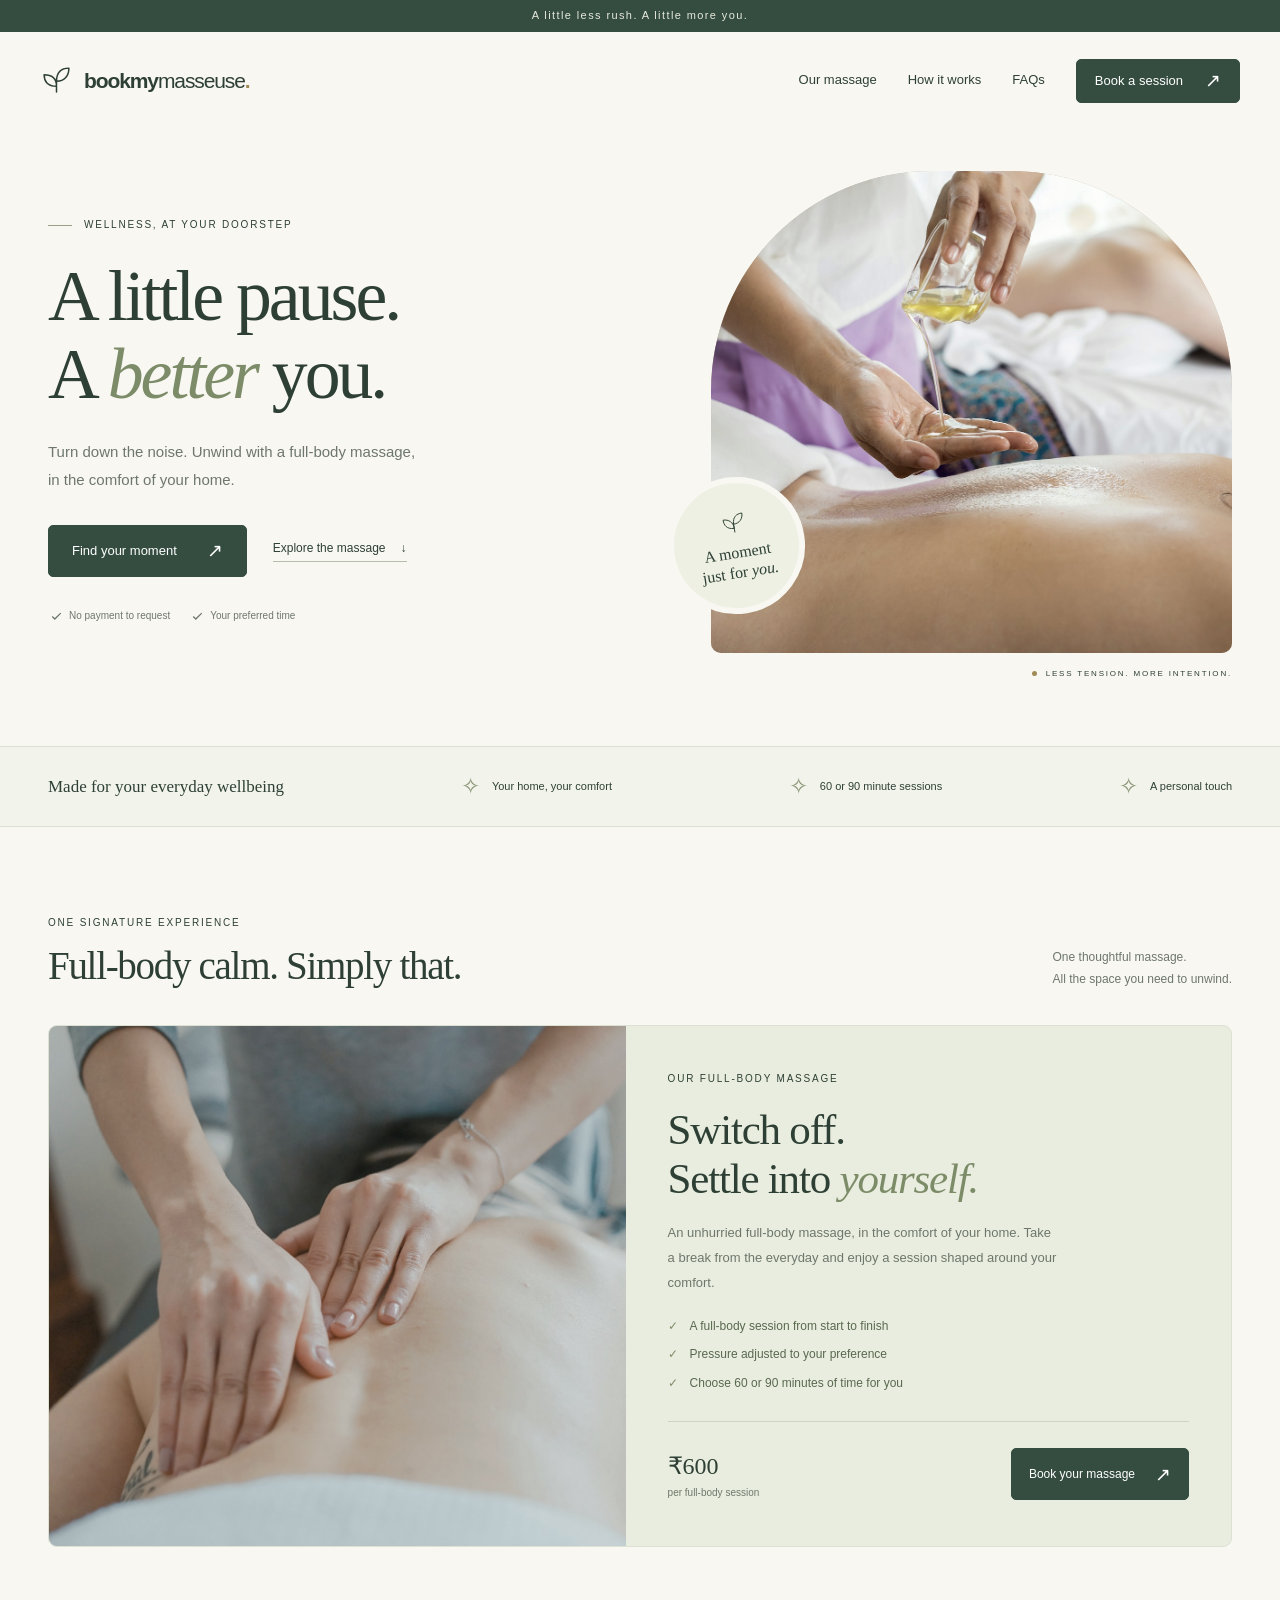
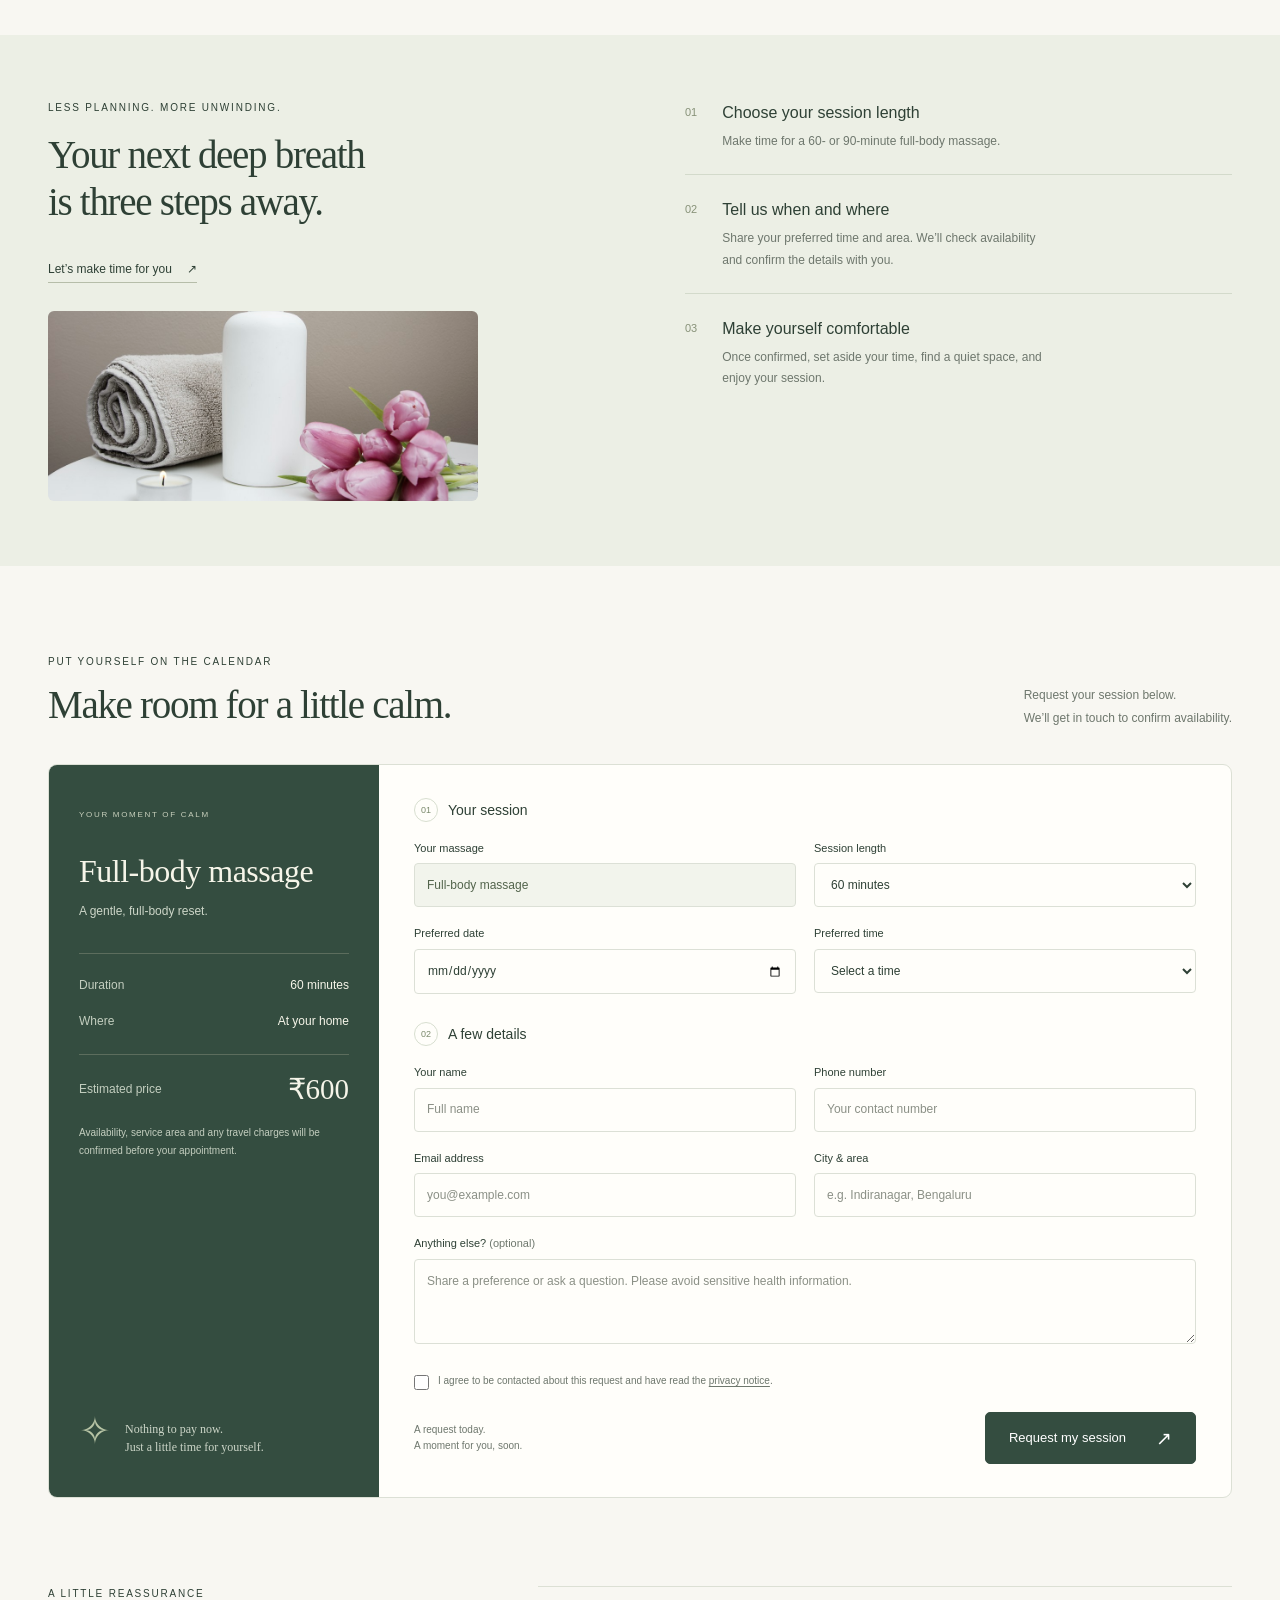
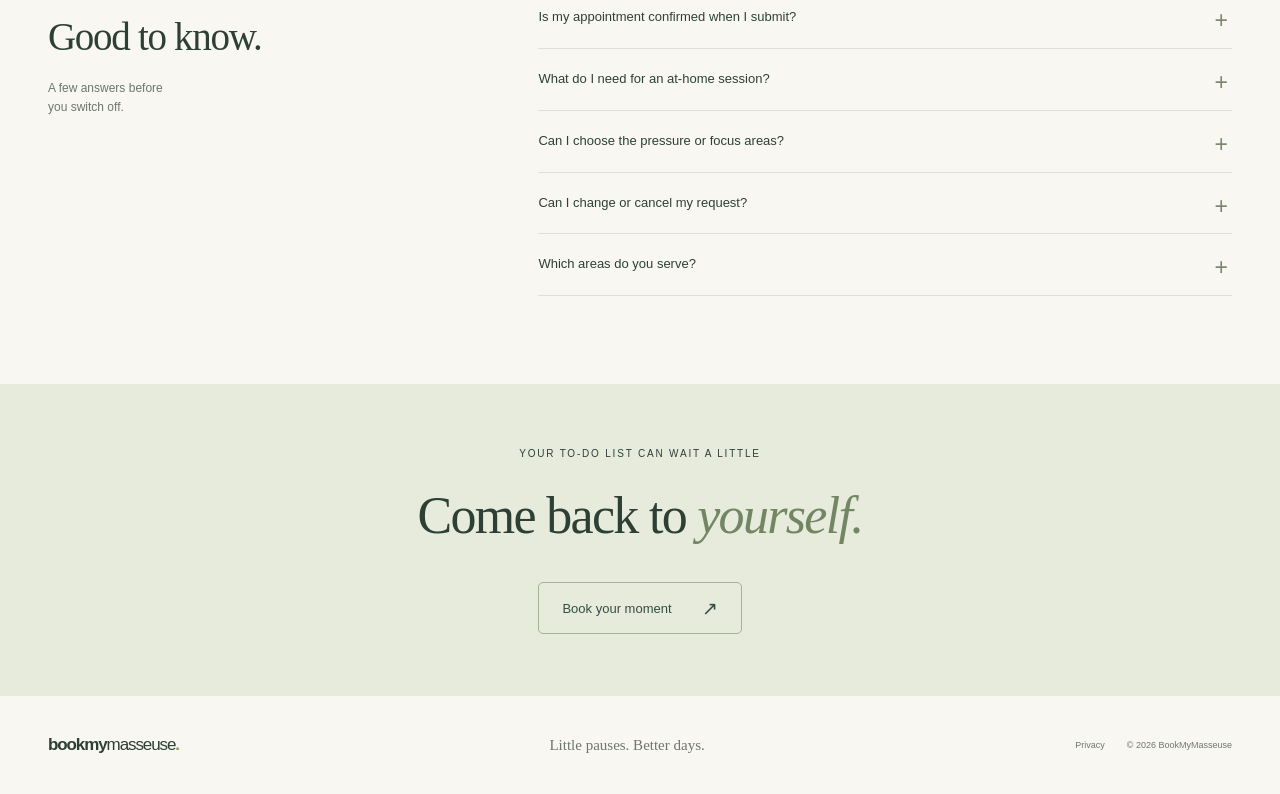
==== index.html @ 455a2125 "Initial commit via Netlify [skip ci]" ====
<!doctype html>
<html lang="en">
<head>
  <meta charset="utf-8">
  <meta name="viewport" content="width=device-width, initial-scale=1">
  <meta name="theme-color" content="#344d40">
  <meta name="description" content="Make room for a little calm. Enjoy a relaxing full-body massage and request an at-home appointment with BookMyMasseuse.">
  <title>BookMyMasseuse — Make time for yourself</title>
  <link rel="icon" href="assets/favicon.svg" type="image/svg+xml">
  <link rel="stylesheet" href="styles.css">
  <script src="script.js" defer></script>
</head>
<body>
  <a class="skip-link" href="#main">Skip to content</a>
  <div class="announcement">A little less rush. A little more you.</div>
  <header class="site-header">
    <a class="brand" href="./" aria-label="BookMyMasseuse home">
      <svg class="brand-mark" viewBox="0 0 40 40" fill="none" aria-hidden="true"><path d="M20 34V18m0 9C9 27 5 21 5 13c9 0 15 4 15 14Zm0-6C20 10 26 5 35 5c0 9-5 16-15 16Z" stroke="currentColor" stroke-width="1.8" stroke-linecap="round" stroke-linejoin="round"/></svg>
      <span>bookmy<span class="brand-light">masseuse</span><span class="brand-dot">.</span></span>
    </a>
    <button class="menu-toggle" aria-controls="navigation" aria-expanded="false" aria-label="Open navigation"><span></span><span></span></button>
    <nav id="navigation" aria-label="Main navigation">
      <a href="#services">Our massage</a><a href="#how-it-works">How it works</a><a href="#questions">FAQs</a>
      <a class="button button-small" href="#booking">Book a session <span aria-hidden="true">↗</span></a>
    </nav>
  </header>
  <main id="main">
    <section class="hero container" aria-labelledby="hero-title">
      <div class="hero-copy">
        <p class="eyebrow"><span class="little-line"></span> WELLNESS, AT YOUR DOORSTEP</p>
        <h1 id="hero-title">A little pause.<br>A <em>better</em> you.</h1>
        <p class="hero-description">Turn down the noise. Unwind with a full-body massage, in the comfort of your home.</p>
        <div class="hero-actions"><a class="button" href="#booking">Find your moment <span aria-hidden="true">↗</span></a><a class="text-link" href="#services">Explore the massage <span aria-hidden="true">↓</span></a></div>
        <div class="hero-notes"><span><svg viewBox="0 0 20 20" fill="none" aria-hidden="true"><path d="m5 10 3 3 7-7" stroke="currentColor" stroke-width="1.5"/></svg>No payment to request</span><span><svg viewBox="0 0 20 20" fill="none" aria-hidden="true"><path d="m5 10 3 3 7-7" stroke="currentColor" stroke-width="1.5"/></svg>Your preferred time</span></div>
      </div>
      <div class="hero-visual">
        <div class="image-frame"><img src="assets/massage.jpg" alt="A relaxing back massage in a warmly lit spa setting" width="1600" height="1067" fetchpriority="high"></div>
        <div class="calm-badge"><svg viewBox="0 0 40 40" fill="none" aria-hidden="true"><path d="M20 32V17m0 9C9 26 6 19 6 12c8 0 14 5 14 14Zm0-6C20 10 26 6 34 6c0 8-5 14-14 14Z" stroke="currentColor" stroke-width="1.3"/></svg><span>A moment<br>just for <em>you.</em></span></div>
        <div class="photo-caption"><span class="caption-dot"></span> LESS TENSION. MORE INTENTION.</div>
      </div>
    </section>
    <section class="benefits" aria-label="What to expect"><div class="container benefits-inner"><span>Made for your everyday wellbeing</span><p><span aria-hidden="true">✧</span> Your home, your comfort</p><p><span aria-hidden="true">✧</span> 60 or 90 minute sessions</p><p><span aria-hidden="true">✧</span> A personal touch</p></div></section>
    <section id="services" class="section container" aria-labelledby="services-title">
      <div class="section-heading"><div><p class="eyebrow">ONE SIGNATURE EXPERIENCE</p><h2 id="services-title">Full-body calm. Simply that.</h2></div><p>One thoughtful massage.<br>All the space you need to unwind.</p></div>
      <article class="signature-card">
        <div class="signature-image"><img src="assets/full-body-massage.jpg" alt="Therapist giving a hands-on back massage" width="1200" height="1800" loading="lazy"></div>
        <div class="signature-copy"><p class="eyebrow">OUR FULL-BODY MASSAGE</p><h3>Switch off.<br>Settle into <em>yourself.</em></h3><p>An unhurried full-body massage, in the comfort of your home. Take a break from the everyday and enjoy a session shaped around your comfort.</p><ul class="signature-details"><li>A full-body session from start to finish</li><li>Pressure adjusted to your preference</li><li>Choose 60 or 90 minutes of time for you</li></ul><div class="signature-booking"><div><span><strong data-massage-price>₹600</strong></span><small>per full-body session</small></div><a href="#booking" class="button">Book your massage <span aria-hidden="true">↗</span></a></div></div>
      </article>
    </section>
    <section id="how-it-works" class="how-section" aria-labelledby="how-title"><div class="container how-layout">
      <div class="how-intro"><p class="eyebrow">LESS PLANNING. MORE UNWINDING.</p><h2 id="how-title">Your next deep breath<br>is three steps away.</h2><a class="text-link" href="#booking">Let’s make time for you <span aria-hidden="true">↗</span></a><img class="how-photo" src="assets/spa-ritual.jpg" alt="Fresh towels, a candle and flowers beside massage lotion" width="1000" height="667" loading="lazy"></div>
      <div class="steps"><article><span>01</span><div><h3>Choose your session length</h3><p>Make time for a 60- or 90-minute full-body massage.</p></div></article><article><span>02</span><div><h3>Tell us when and where</h3><p>Share your preferred time and area. We’ll check availability and confirm the details with you.</p></div></article><article><span>03</span><div><h3>Make yourself comfortable</h3><p>Once confirmed, set aside your time, find a quiet space, and enjoy your session.</p></div></article></div>
    </div></section>
    <section id="booking" class="section container" aria-labelledby="booking-title">
      <div class="section-heading booking-heading"><div><p class="eyebrow">PUT YOURSELF ON THE CALENDAR</p><h2 id="booking-title">Make room for a little calm.</h2></div><p>Request your session below.<br>We’ll get in touch to confirm availability.</p></div>
      <div class="booking-layout">
        <aside class="booking-summary" aria-label="Session summary"><div><span class="summary-label">YOUR MOMENT OF CALM</span><h3 id="summary-service">Full-body massage</h3><p id="summary-description">A gentle, full-body reset.</p><div class="summary-rule"></div><dl><div><dt>Duration</dt><dd id="summary-duration">60 minutes</dd></div><div><dt>Where</dt><dd>At your home</dd></div><div><dt>Estimated price</dt><dd id="summary-price">₹600</dd></div></dl><p class="summary-footnote">Availability, service area and any travel charges will be confirmed before your appointment.</p></div><div class="summary-bottom"><span aria-hidden="true">✧</span><p>Nothing to pay now.<br>Just a little time for yourself.</p></div></aside>
        <form id="booking-form" name="massage-booking" method="POST" action="/thank-you.html" data-netlify="true" netlify-honeypot="bot-field">
          <input type="hidden" name="form-name" value="massage-booking">
          <input type="hidden" name="estimated-price" id="estimated-price" value="INR 600">
          <p class="hidden" aria-hidden="true"><label>Leave this empty <input name="bot-field" tabindex="-1" autocomplete="off"></label></p>
          <fieldset><legend><span>01</span> Your session</legend><div class="form-grid">
            <div class="field"><label for="service">Your massage</label><input id="service" name="service" value="Full-body massage" readonly></div>
            <div class="field"><label for="duration">Session length</label><select id="duration" name="duration" required><option value="60">60 minutes</option><option value="90">90 minutes</option></select></div>
            <div class="field"><label for="date">Preferred date</label><input id="date" name="preferred-date" type="date" required></div>
            <div class="field"><label for="time">Preferred time</label><select id="time" name="preferred-time" required><option value="">Select a time</option><option>9:00 AM</option><option>10:30 AM</option><option>12:00 PM</option><option>1:30 PM</option><option>3:00 PM</option><option>4:30 PM</option><option>6:00 PM</option><option>7:30 PM</option></select></div>
          </div></fieldset>
          <fieldset><legend><span>02</span> A few details</legend><div class="form-grid">
            <div class="field"><label for="name">Your name</label><input id="name" name="name" autocomplete="name" placeholder="Full name" maxlength="100" required></div>
            <div class="field"><label for="phone">Phone number</label><input id="phone" name="phone" type="tel" autocomplete="tel" placeholder="Your contact number" pattern="(?=.*[0-9])[+0-9\(\) .\-]{7,25}" maxlength="25" title="Use 7–25 characters: numbers, spaces, +, parentheses or hyphens." required></div>
            <div class="field"><label for="email">Email address</label><input id="email" name="email" type="email" autocomplete="email" placeholder="you@example.com" maxlength="150" required></div>
            <div class="field"><label for="area">City &amp; area</label><input id="area" name="area" autocomplete="address-level2" placeholder="e.g. Indiranagar, Bengaluru" maxlength="150" required></div>
            <div class="field field-full"><label for="notes">Anything else? <span>(optional)</span></label><textarea id="notes" name="notes" placeholder="Share a preference or ask a question. Please avoid sensitive health information." rows="3" maxlength="1000"></textarea></div>
          </div></fieldset>
          <label class="consent"><input type="checkbox" id="consent" name="contact-consent" value="yes" required><span>I agree to be contacted about this request and have read the <a href="privacy.html">privacy notice</a>.</span></label>
          <p class="form-status" id="form-status" role="status" aria-live="polite" hidden></p>
          <div class="form-submit"><p>A request today.<br>A moment for you, soon.</p><button class="button" type="submit" id="submit-booking">Request my session <span aria-hidden="true">↗</span></button></div>
          <noscript><p class="form-help">A full-body massage is ₹600 for either session length. Your final quote will be confirmed with you.</p></noscript>
        </form>
      </div>
    </section>
    <section id="questions" class="faq-section section container" aria-labelledby="faq-title"><div><p class="eyebrow">A LITTLE REASSURANCE</p><h2 id="faq-title">Good to know.</h2><p>A few answers before<br>you switch off.</p></div><div class="faqs">
      <details><summary>Is my appointment confirmed when I submit?</summary><p>Your form sends a booking request. We’ll contact you to confirm the therapist, service area, time and final price before the appointment is booked.</p></details>
      <details><summary>What do I need for an at-home session?</summary><p>A quiet, comfortable space with room to move around. We’ll confirm what equipment and supplies are included, and what you need to prepare, when arranging your session.</p></details>
      <details><summary>Can I choose the pressure or focus areas?</summary><p>Yes. Share your preferences when we confirm your appointment, and discuss comfortable pressure with your therapist before the session begins.</p></details>
      <details><summary>Can I change or cancel my request?</summary><p>Yes. Reply to the team using the contact details provided when we reach out. Any cancellation terms will be shared before you confirm your appointment.</p></details>
      <details><summary>Which areas do you serve?</summary><p>Add your city and area to the booking form. We’ll confirm whether a therapist is available at your location before accepting your appointment.</p></details>
    </div></section>
    <section class="closing"><p class="eyebrow">YOUR TO-DO LIST CAN WAIT A LITTLE</p><h2>Come back to <em>yourself.</em></h2><a class="button button-cream" href="#booking">Book your moment <span aria-hidden="true">↗</span></a></section>
  </main>
  <footer class="site-footer container"><a class="brand" href="./">bookmy<span class="brand-light">masseuse</span><span class="brand-dot">.</span></a><p>Little pauses. Better days.</p><div><a href="privacy.html">Privacy</a><span>© <span data-year>2026</span> BookMyMasseuse</span></div></footer>
</body>
</html>
---- styles.css ----
@charset "UTF-8";
:root{--cream:#f8f7f2;--paper:#fffefa;--ink:#2e4035;--green:#344d40;--muted:#6e776d;--line:#dce0d5;--sage:#e8eddf;--serif:Georgia,'Times New Roman',serif;--sans:Arial,Helvetica,sans-serif}
*{box-sizing:border-box}html{scroll-behavior:smooth;scroll-padding-top:100px}body{margin:0;background:var(--cream);color:var(--ink);font-family:var(--sans);font-size:15px;line-height:1.6;-webkit-font-smoothing:antialiased}a{color:inherit}button,input,select,textarea{font:inherit}button,a,input,select,textarea,summary{-webkit-tap-highlight-color:transparent}button{cursor:pointer}img{max-width:100%;display:block}a{text-decoration:none}button:focus-visible,a:focus-visible,summary:focus-visible{outline:3px solid #9c662f;outline-offset:5px}input:focus-visible,select:focus-visible,textarea:focus-visible{outline:2px solid #758a6a;outline-offset:2px}h1,h2,h3,p{margin:0}h1,h2,h3{font-weight:400}h1,h2{font-family:var(--serif)}em{font-weight:400}::selection{background:#d7dfc9}.container{width:min(1200px,calc(100% - 96px));margin-inline:auto}.announcement{background:var(--green);color:#e8eadc;text-align:center;font-size:11px;letter-spacing:1.4px;padding:7px 20px}.site-header{width:min(1320px,calc(100% - 80px));margin:auto;height:98px;display:flex;align-items:center;justify-content:space-between;gap:24px}.brand{display:flex;align-items:center;font-size:21px;font-weight:600;letter-spacing:-1.1px;white-space:nowrap}.brand-mark{width:33px;height:39px;margin-right:11px}.brand-light{font-weight:400}.brand-dot{color:#a08a56}.site-header nav{display:flex;align-items:center;gap:31px}.site-header nav>a:not(.button){font-size:13px}.site-header nav>a:not(.button):hover,.site-footer a:hover{text-decoration:underline;text-underline-offset:6px}.button{display:inline-flex;align-items:center;justify-content:space-between;gap:30px;min-height:52px;padding:14px 23px;background:var(--green);color:white;border:1px solid var(--green);border-radius:5px;font-size:13px;font-weight:500;line-height:1.5;transition:background .2s,transform .2s}.button:hover{background:#223a2d;transform:translateY(-2px)}.button:disabled{opacity:.7;cursor:wait;transform:none}.button span{font-size:19px;font-weight:400;line-height:1}.button-small{min-height:44px;padding:10px 18px;gap:22px}.menu-toggle{display:none}.hero{display:grid;grid-template-columns:1.06fr 1fr;gap:70px;align-items:center;padding-top:32px;padding-bottom:66px}.eyebrow{font-size:10px;font-weight:500;letter-spacing:1.8px;line-height:1.6}.hero-copy>.eyebrow{display:flex;align-items:center;gap:12px}.little-line{height:1px;background:#9b9f84;width:24px}.hero h1{font-size:clamp(55px,5.6vw,80px);line-height:1.08;letter-spacing:-3px;margin:25px 0 25px}.hero h1 em{color:#7d8c68}.hero-description{max-width:370px;color:var(--muted);font-size:15px;line-height:1.85}.hero-actions{display:flex;align-items:center;gap:26px;margin-top:31px}.text-link{display:inline-flex;align-items:center;gap:15px;font-size:12px;border-bottom:1px solid #b6bda9;padding-bottom:3px}.text-link:hover{border-color:var(--ink)}.hero-notes{display:flex;gap:19px;margin-top:31px;color:var(--muted);font-size:10px}.hero-notes>span{display:flex;align-items:center;gap:4px}.hero-notes svg{width:17px;height:17px}.hero-visual{position:relative;padding:9px 0 0 20px}.image-frame{height:482px;overflow:hidden;border-radius:220px 220px 10px 10px;background:#c3b7a4}.image-frame img{width:100%;height:100%;object-fit:cover;object-position:56% center;filter:saturate(.65)}.calm-badge{position:absolute;left:-23px;bottom:66px;background:#edf0e3;border:6px solid var(--cream);border-radius:80px;width:137px;height:137px;display:flex;flex-direction:column;align-items:center;justify-content:center;transform:rotate(-9deg);text-align:center}.calm-badge svg{width:28px;height:30px;margin-bottom:4px}.calm-badge span{font-family:var(--serif);font-size:16px;line-height:1.2}.photo-caption{display:flex;align-items:center;justify-content:flex-end;gap:9px;font-size:8px;letter-spacing:1.8px;padding-top:15px}.caption-dot{width:5px;height:5px;border-radius:100%;background:#a08a56}.benefits{border-top:1px solid var(--line);border-bottom:1px solid var(--line);background:#f2f3eb}.benefits-inner{display:flex;justify-content:space-between;align-items:center;gap:20px;min-height:79px}.benefits-inner>span{font-family:var(--serif);font-size:17px}.benefits p{font-size:11px;display:flex;gap:12px;align-items:center}.benefits p>span{font-size:23px;color:#8b9678}.section{padding-block:88px}.section-heading{display:flex;align-items:flex-end;justify-content:space-between;gap:24px;margin-bottom:35px}.section-heading h2,.how-intro h2,.faq-section h2{font-size:39px;line-height:1.2;letter-spacing:-1.3px;margin-top:12px}.section-heading>p{color:var(--muted);font-size:12px;line-height:1.85}.how-section{background:#ecefe5;padding-block:65px}.how-layout{display:grid;grid-template-columns:1fr 1fr;gap:90px}.how-intro h2{margin:16px 0 30px}.steps article{display:flex;gap:25px;border-bottom:1px solid #d3dacb;padding:22px 0}.steps article:first-child{padding-top:0}.steps article:last-child{padding-bottom:0;border:0}.steps article>span{font-size:11px;color:#879178;padding-top:4px}.steps h3{font-size:16px;margin-bottom:5px}.steps p{font-size:12px;color:var(--muted);line-height:1.8;max-width:330px}.booking-layout{display:grid;grid-template-columns:330px 1fr;border:1px solid var(--line);border-radius:9px;overflow:hidden;background:var(--paper)}.booking-summary{padding:35px 30px;background:var(--green);color:#f6f5e9;display:flex;flex-direction:column;justify-content:space-between}.summary-label{font-size:8px;letter-spacing:1.7px;color:#c8d0bc}.booking-summary h3{font-size:32px;font-family:var(--serif);line-height:1.2;margin-top:28px;letter-spacing:-.5px}.booking-summary>div>p:not(.summary-footnote){font-size:12px;color:#cdd6c8;margin-top:12px}.summary-rule{height:1px;background:#5c6d5d;margin:32px 0 22px}.booking-summary dl{margin:0}.booking-summary dl>div{display:flex;justify-content:space-between;gap:10px;font-size:12px;margin-bottom:16px}.booking-summary dt{color:#c3cebf}.booking-summary dd{margin:0;text-align:right}.booking-summary dl>div:last-child{border-top:1px solid #5c6d5d;padding-top:20px;margin-top:23px;align-items:center}.booking-summary dl>div:last-child dd{font-family:var(--serif);font-size:29px;line-height:1}.summary-footnote{font-size:10px;line-height:1.8;color:#c4cebf;margin-top:20px}.summary-bottom{display:flex;align-items:center;gap:14px;margin-top:50px}.summary-bottom>span{font-size:38px;color:#b7c4a5}.summary-bottom p{font-family:var(--serif);font-size:16px;line-height:1.5}#booking-form{padding:33px 35px}fieldset{border:0;padding:0;margin:0 0 28px;min-width:0}legend{padding:0;margin-bottom:18px;font-size:14px;width:100%;display:flex;align-items:center;gap:10px}legend>span{font-size:9px;border:1px solid #d8dfd0;border-radius:50%;width:24px;height:24px;display:inline-grid;place-items:center;color:#7a896c}.form-grid{display:grid;grid-template-columns:1fr 1fr;gap:18px}.field{display:flex;flex-direction:column;gap:6px;min-width:0}.field label{font-size:11px}.field label span{color:var(--muted)}.field input,.field select,.field textarea{width:100%;max-width:100%;border:1px solid #dce0d6;border-radius:4px;background:#fffefa;color:var(--ink);padding:11px 12px;font-size:12px;min-height:44px}.field input::placeholder,.field textarea::placeholder{color:#8b9086;opacity:1}.field textarea{resize:vertical;line-height:1.7}.field-full{grid-column:1/-1}.consent{display:flex;align-items:flex-start;gap:9px;color:var(--muted);font-size:10px;line-height:1.7}.consent input{accent-color:var(--green);margin:3px 0 0;min-width:15px;height:15px}.consent a{text-decoration:underline;text-underline-offset:2px}.form-submit{display:flex;align-items:center;justify-content:space-between;gap:18px;margin-top:22px}.form-submit>p{font-size:10px;color:var(--muted);line-height:1.6}.form-status{background:#f4ead8;color:#634921;border:1px solid #e6cda9;border-radius:4px;padding:12px;font-size:12px;line-height:1.7;margin-top:20px}.form-help{font-size:11px;color:var(--muted);margin-top:15px}.hidden,[hidden]{display:none!important}.faq-section{display:grid;grid-template-columns:1fr 1.65fr;gap:70px;padding-top:0}.faq-section>div>p:last-child{font-size:12px;color:var(--muted);margin-top:18px}.faqs details{border-bottom:1px solid var(--line)}.faqs details:first-child{border-top:1px solid var(--line)}summary{list-style:none;cursor:pointer;font-size:13px;padding:20px 30px 20px 0;position:relative}summary::-webkit-details-marker{display:none}summary:after{content:'+';position:absolute;right:4px;top:15px;font-size:23px;font-weight:300;color:#7b886e}details[open] summary:after{content:'−'}.faqs details p{font-size:12px;color:var(--muted);line-height:1.9;padding:0 26px 20px 0;max-width:570px}.closing{text-align:center;background:#e6ebdc;padding:62px 24px}.closing h2{font-size:52px;letter-spacing:-1.7px;margin:12px 0 25px}.closing h2 em{color:#738663}.button-cream{background:transparent;color:var(--green);border-color:#a4b296}.button-cream:hover{background:var(--green);color:white}.site-footer{padding-block:35px;display:flex;justify-content:space-between;align-items:center;gap:20px}.site-footer .brand{font-size:17px}.site-footer p{font-family:var(--serif);font-size:15px;color:var(--muted)}.site-footer>div{display:flex;gap:22px;font-size:9px;color:var(--muted)}.skip-link{position:absolute;left:16px;top:-100px;z-index:10;background:var(--paper);padding:12px}.skip-link:focus{top:12px}.legal-page{max-width:720px;padding:65px 0 100px}.legal-page h1{font-size:48px;line-height:1.15;margin:15px 0 25px;letter-spacing:-1.5px}.legal-page h2{font-size:25px;margin:30px 0 10px}.legal-page p{font-size:14px;color:var(--muted);margin-bottom:15px}.legal-page .button{margin-top:20px}.success-symbol{height:65px;width:65px;display:grid;place-items:center;background:var(--sage);border-radius:50%;font-size:30px;margin-bottom:30px}
@media(min-width:1500px){.hero{padding-top:45px;padding-bottom:80px}.image-frame{height:530px}.hero h1{font-size:84px}}
@media(max-width:1100px){.container{width:calc(100% - 64px)}.hero{gap:35px}.hero h1{font-size:64px}.hero-actions{gap:18px;flex-wrap:wrap}.image-frame{height:450px}.booking-layout{grid-template-columns:285px 1fr}.booking-summary{padding:30px 25px}#booking-form{padding:30px 25px}.how-layout{gap:50px}.benefits-inner>span{font-size:15px}.benefits p{font-size:10px;gap:6px}.site-header nav{gap:22px}.site-footer{flex-wrap:wrap}.hero-notes{gap:10px;font-size:9px}}
@media(max-width:800px){.container{width:calc(100% - 40px)}.site-header{width:calc(100% - 40px);height:80px}.brand{font-size:19px}.brand-mark{width:29px;margin-right:8px}.menu-toggle{display:flex;flex-direction:column;justify-content:center;gap:6px;width:42px;height:42px;padding:9px;border:1px solid #d0d9c8;border-radius:5px;background:transparent}.menu-toggle span{display:block;width:22px;height:1px;background:var(--green)}.site-header nav{display:none;position:absolute;left:20px;right:20px;top:104px;z-index:5;background:var(--paper);border:1px solid var(--line);border-radius:6px;padding:22px;box-shadow:0 12px 30px #2e403514;align-items:stretch}.site-header nav.open{display:flex;flex-direction:column;gap:20px}.hero{gap:25px;padding-top:18px;padding-bottom:40px}.hero h1{font-size:52px;letter-spacing:-2px;margin:20px 0}.hero-description{font-size:13px}.hero-actions{margin-top:24px;gap:18px}.hero-actions .button{padding:12px 16px;gap:20px;min-height:48px;font-size:12px}.hero-actions .text-link{font-size:11px}.hero-notes{flex-direction:column;gap:6px;margin-top:20px}.image-frame{height:400px}.hero-visual{padding-left:5px}.calm-badge{width:110px;height:110px;left:-12px;bottom:50px}.calm-badge span{font-size:14px}.photo-caption{font-size:6px;letter-spacing:1.2px}.benefits-inner{display:grid;grid-template-columns:1fr 1fr;padding-block:18px;gap:7px 20px}.benefits-inner>span{font-size:16px}.section{padding-block:60px}.section-heading h2,.how-intro h2,.faq-section h2{font-size:33px}.section-heading>p{font-size:11px}.how-layout{grid-template-columns:1fr;gap:34px}.how-intro h2 br{display:none}.how-intro h2{margin-bottom:20px}.steps p{max-width:none}.how-section{padding-block:50px}.booking-heading{display:block}.booking-heading>p{margin-top:15px}.booking-heading>p br{display:none}.booking-layout{grid-template-columns:1fr}.booking-summary{padding:27px;display:block}.booking-summary h3{margin-top:13px;font-size:29px}.booking-summary .summary-rule{margin:20px 0}.booking-summary dl{display:flex;gap:25px;justify-content:space-between;flex-wrap:wrap}.booking-summary dl>div{display:block;margin:0}.booking-summary dd{text-align:left;margin-top:5px}.booking-summary dl>div:last-child{margin:0;padding:0;border:0}.booking-summary dl>div:last-child dd{font-size:25px}.summary-footnote{max-width:480px;margin-top:20px}.summary-bottom{display:none}.faq-section{grid-template-columns:1fr 1.5fr;gap:30px;padding-top:0}.closing h2{font-size:42px}.site-footer p{display:none}}
@media(max-width:560px){.announcement{font-size:9px;padding:6px 10px}.hero{grid-template-columns:1fr;gap:30px;padding-top:22px}.hero h1{font-size:63px;max-width:400px}.hero-description{max-width:330px;font-size:14px}.hero-actions{flex-wrap:nowrap;gap:25px}.hero-notes{flex-direction:row;gap:16px;font-size:9px;margin-top:22px}.hero-visual{width:100%;padding:0 12px 0 26px;max-width:430px;margin:0 auto}.image-frame{height:360px;border-radius:180px 180px 8px 8px}.image-frame img{object-position:60% center}.calm-badge{left:0;bottom:50px;width:116px;height:116px}.photo-caption{font-size:7px}.benefits-inner{gap:10px 15px}.benefits-inner>span{font-size:15px;grid-column:1/-1;margin-bottom:5px}.benefits p{font-size:10px}.benefits p:last-child{grid-column:1/-1}.section-heading{display:block;margin-bottom:26px}.section-heading h2,.how-intro h2,.faq-section h2{font-size:34px}.section-heading>p{font-size:12px;margin-top:15px}.section-heading>p br{display:none}.how-intro .eyebrow{font-size:9px}.how-intro h2{line-height:1.25}.steps article{gap:18px}.booking-summary{padding:25px 22px}.booking-summary dl{gap:18px}.booking-summary dl>div{font-size:11px}.booking-summary dl>div:last-child dd{font-size:24px}#booking-form{padding:26px 21px}.form-grid{gap:16px 12px}.field input,.field select,.field textarea{font-size:16px;padding:11px 9px}.field label{font-size:10px}.field input::placeholder,.field textarea::placeholder{font-size:12px}.field:has(#name),.field:has(#email),.field:has(#phone),.field:has(#area){grid-column:1/-1}.consent{font-size:10px;gap:8px}.form-submit{align-items:stretch;flex-direction:column}.form-submit>p{display:none}.form-submit .button{width:100%}.faq-section{grid-template-columns:1fr;gap:25px}.faq-section>div>p:last-child br{display:none}.faqs summary{font-size:12px;padding-right:25px}.closing{padding:50px 20px}.closing .eyebrow{font-size:8px}.closing h2{font-size:37px}.site-footer{flex-direction:column;align-items:flex-start;gap:15px;padding-block:28px}.site-footer>div{justify-content:space-between;width:100%;font-size:9px}.legal-page{padding-top:35px}.legal-page h1{font-size:39px}}
@media(prefers-reduced-motion:reduce){html{scroll-behavior:auto}*,*:before,*:after{animation:none!important;transition:none!important}}

/* One signature massage, with photography taking the place of service cards. */
.signature-card{display:grid;grid-template-columns:1fr 1.05fr;background:#e9eddf;border:1px solid #dce1d4;border-radius:9px;overflow:hidden}
.signature-image{min-height:440px;position:relative;background:#d7dcd1}
.signature-image img{position:absolute;width:100%;height:100%;object-fit:cover;object-position:center 55%;filter:saturate(.65)}
.signature-copy{padding:45px 42px;align-self:center}
.signature-copy h3{font-family:var(--serif);font-size:43px;line-height:1.14;letter-spacing:-1.2px;margin:18px 0}
.signature-copy h3 em{color:#7d8c68}
.signature-copy>p:not(.eyebrow){font-size:13px;line-height:1.9;color:var(--muted);max-width:390px}
.signature-details{list-style:none;padding:0;margin:22px 0 28px;font-size:12px;color:#59684f}
.signature-details li{position:relative;padding-left:22px;margin:9px 0}
.signature-details li:before{content:'✓';position:absolute;left:0;color:#7d8c68}
.signature-booking{display:flex;gap:20px;justify-content:space-between;align-items:center;border-top:1px solid #cdd3c2;padding-top:25px}
.signature-booking>div{font-size:11px;white-space:nowrap}
.signature-booking strong{font-size:24px;font-weight:400;font-family:var(--serif)}
.signature-booking small{display:block;font-size:10px;color:var(--muted)}
.signature-booking .button{gap:20px;padding:13px 17px;font-size:12px}
.how-photo{width:100%;max-width:430px;height:190px;object-fit:cover;object-position:center 64%;border-radius:6px;margin-top:28px;filter:saturate(.65)}
.field input[readonly]{background:#f2f4ec;color:#53644c;cursor:default}
@media(max-width:1100px){.signature-copy{padding:32px 28px}.signature-copy h3{font-size:38px}.signature-booking{gap:14px;flex-wrap:wrap}}
@media(max-width:800px){.signature-copy{padding:30px 25px}.signature-copy h3{font-size:34px}.signature-image{min-height:470px}.how-photo{max-width:none;height:240px}.signature-booking .button{width:100%}}
@media(max-width:560px){.signature-card{grid-template-columns:1fr}.signature-image{min-height:300px}.signature-image img{object-position:center 57%}.signature-copy{padding:30px 24px}.signature-copy h3{font-size:38px}.signature-copy>p:not(.eyebrow){font-size:12px}.signature-details{font-size:11px}.signature-booking{gap:20px}.signature-booking .button{width:auto}.signature-booking strong{font-size:25px}.how-photo{height:205px}}
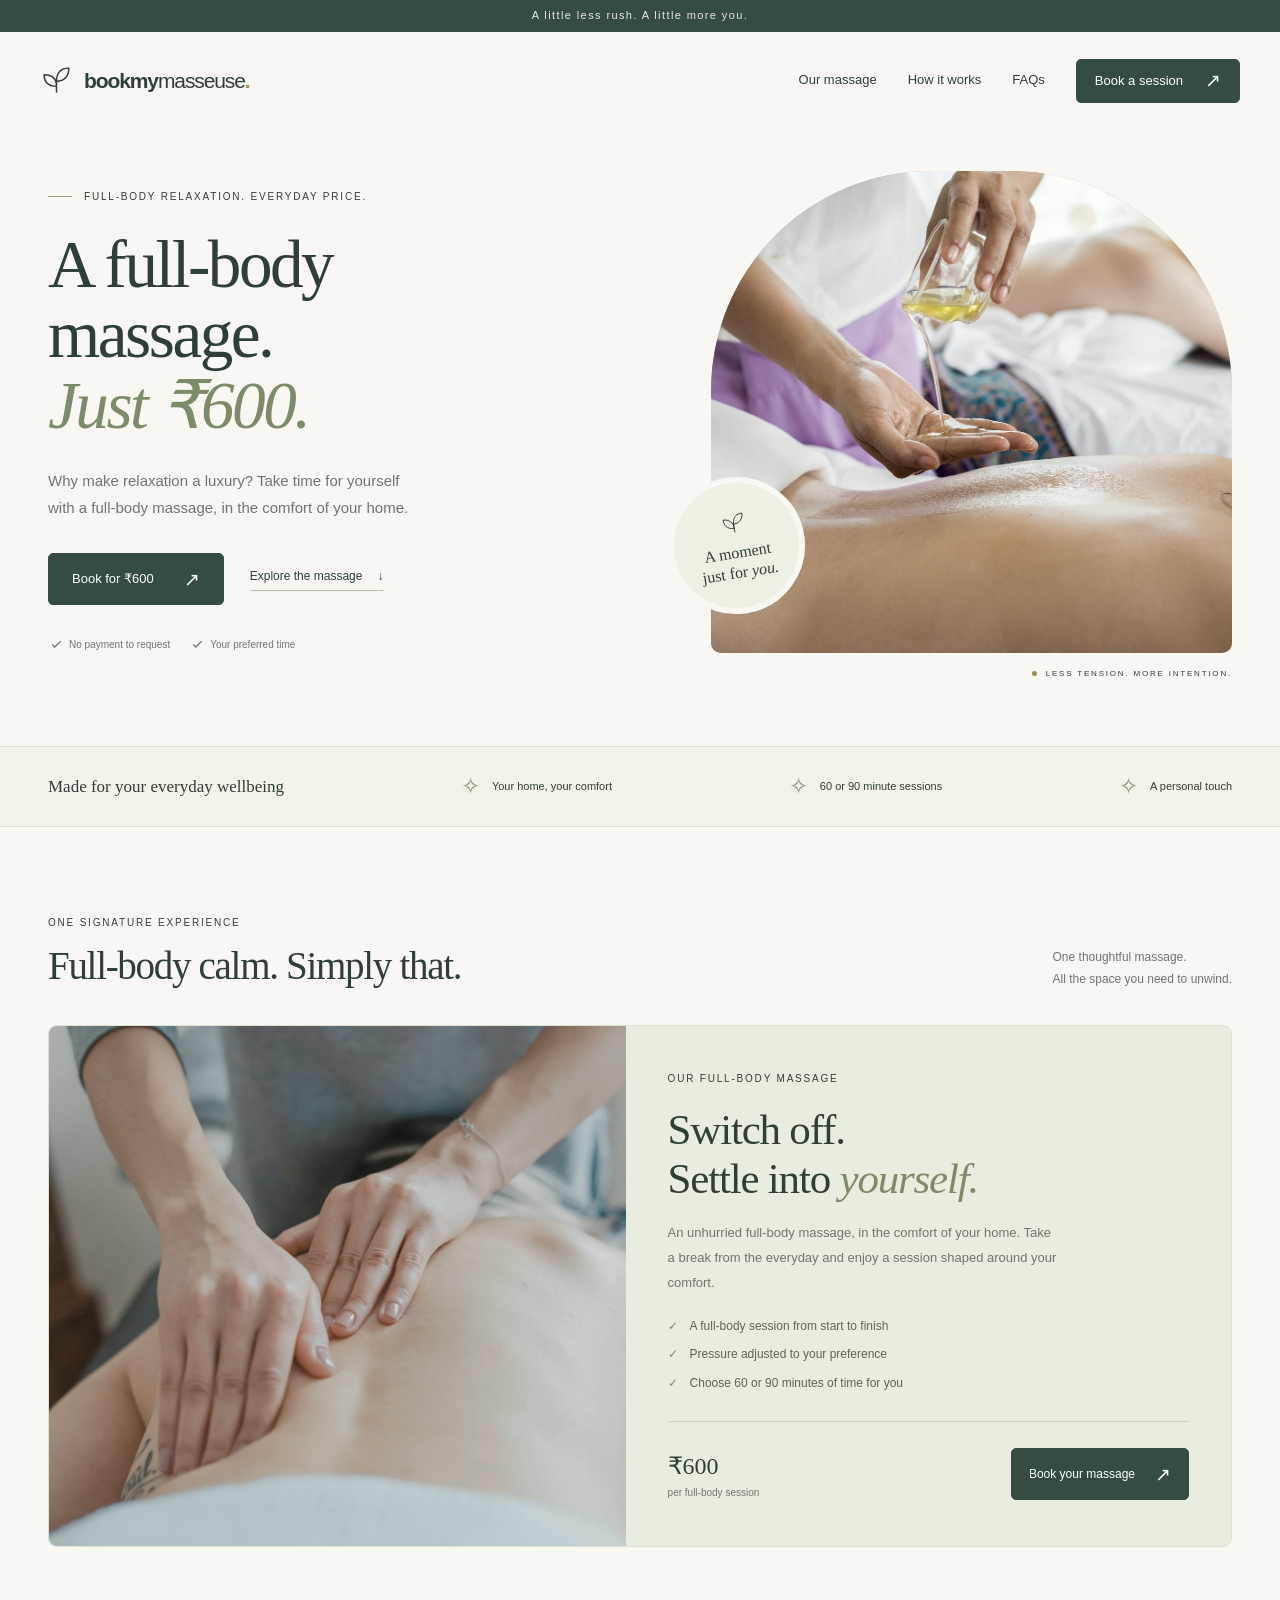
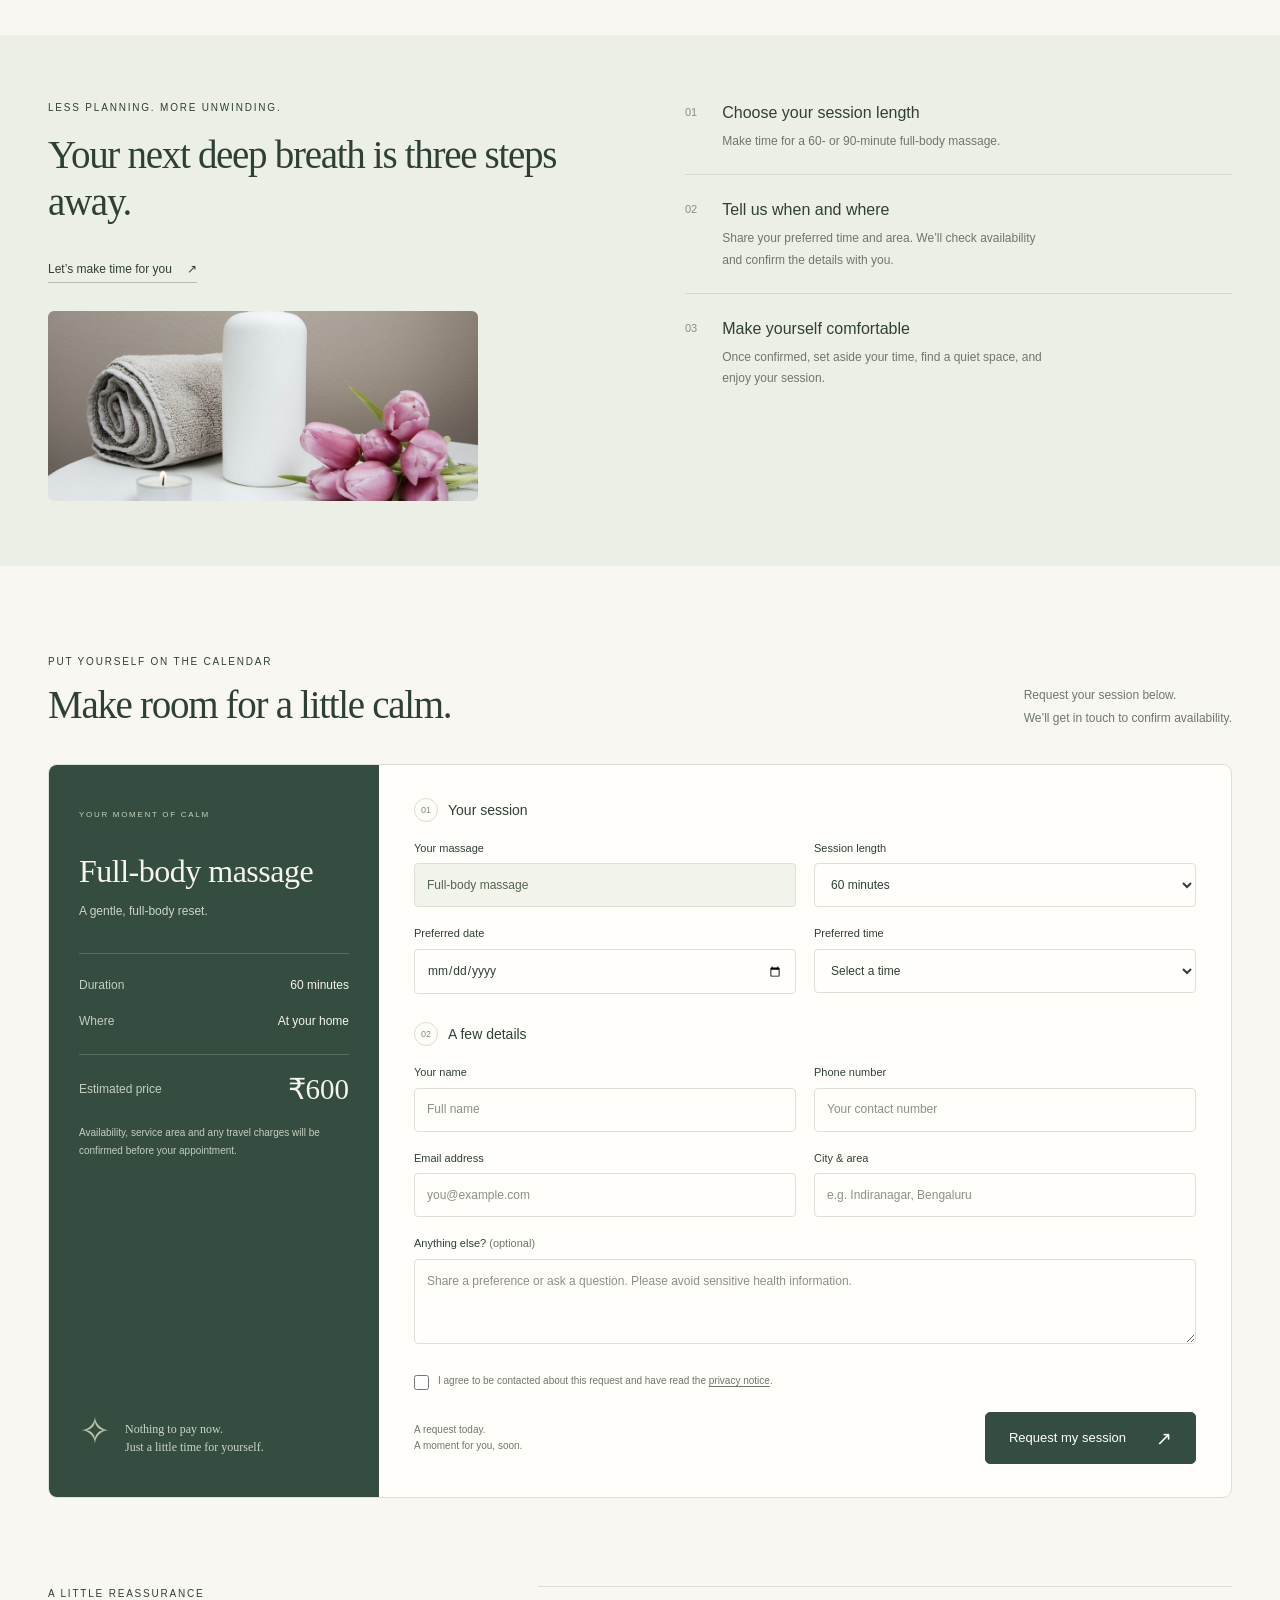
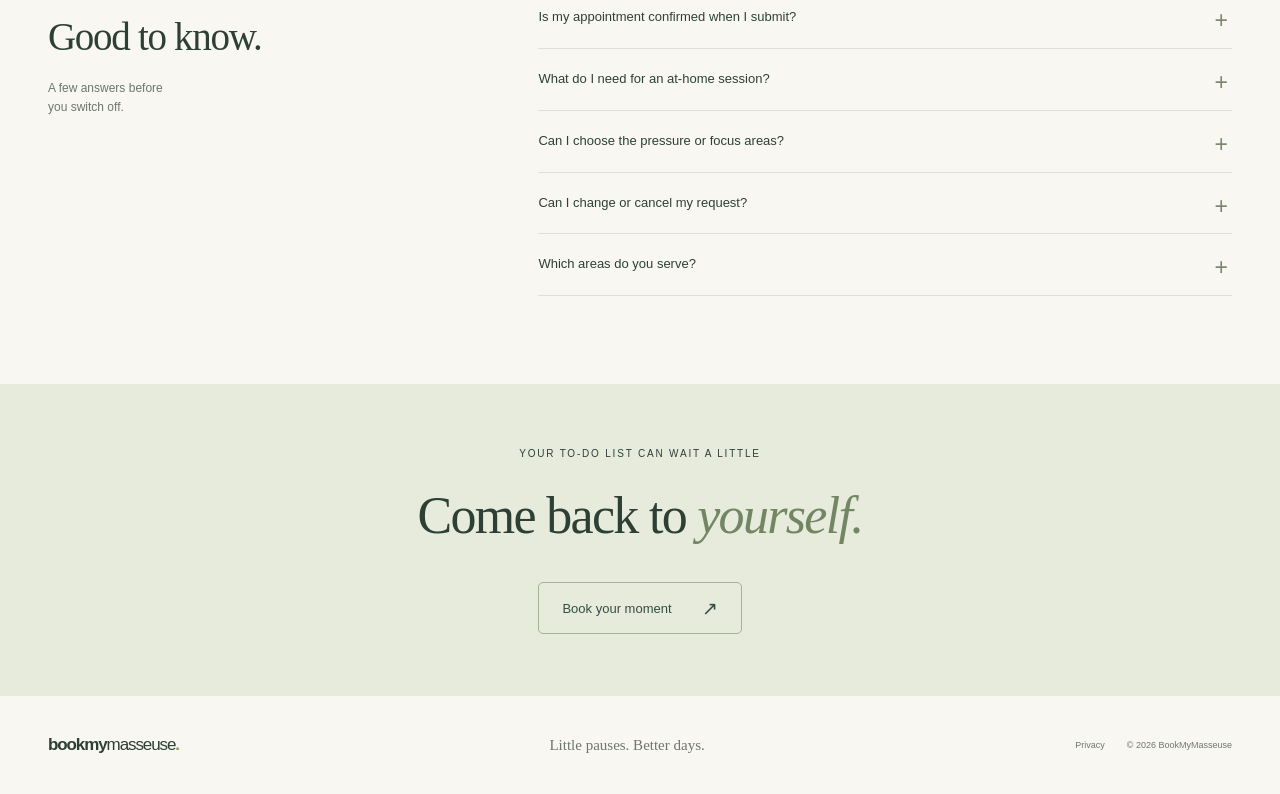
==== commit 472ba471: "Lead with ₹600 full-body massage offer and fix heading spacing" ====
--- a/index.html
+++ b/index.html
@@ -27,10 +27,10 @@
   <main id="main">
     <section class="hero container" aria-labelledby="hero-title">
       <div class="hero-copy">
-        <p class="eyebrow"><span class="little-line"></span> WELLNESS, AT YOUR DOORSTEP</p>
-        <h1 id="hero-title">A little pause.<br>A <em>better</em> you.</h1>
-        <p class="hero-description">Turn down the noise. Unwind with a full-body massage, in the comfort of your home.</p>
-        <div class="hero-actions"><a class="button" href="#booking">Find your moment <span aria-hidden="true">↗</span></a><a class="text-link" href="#services">Explore the massage <span aria-hidden="true">↓</span></a></div>
+        <p class="eyebrow"><span class="little-line"></span> FULL-BODY RELAXATION. EVERYDAY PRICE.</p>
+        <h1 id="hero-title">A full-body<br> massage.<br> <em>Just ₹600.</em></h1>
+        <p class="hero-description">Why make relaxation a luxury? Take time for yourself with a full-body massage, in the comfort of your home.</p>
+        <div class="hero-actions"><a class="button" href="#booking">Book for ₹600 <span aria-hidden="true">↗</span></a><a class="text-link" href="#services">Explore the massage <span aria-hidden="true">↓</span></a></div>
         <div class="hero-notes"><span><svg viewBox="0 0 20 20" fill="none" aria-hidden="true"><path d="m5 10 3 3 7-7" stroke="currentColor" stroke-width="1.5"/></svg>No payment to request</span><span><svg viewBox="0 0 20 20" fill="none" aria-hidden="true"><path d="m5 10 3 3 7-7" stroke="currentColor" stroke-width="1.5"/></svg>Your preferred time</span></div>
       </div>
       <div class="hero-visual">
@@ -48,7 +48,7 @@
       </article>
     </section>
     <section id="how-it-works" class="how-section" aria-labelledby="how-title"><div class="container how-layout">
-      <div class="how-intro"><p class="eyebrow">LESS PLANNING. MORE UNWINDING.</p><h2 id="how-title">Your next deep breath<br>is three steps away.</h2><a class="text-link" href="#booking">Let’s make time for you <span aria-hidden="true">↗</span></a><img class="how-photo" src="assets/spa-ritual.jpg" alt="Fresh towels, a candle and flowers beside massage lotion" width="1000" height="667" loading="lazy"></div>
+      <div class="how-intro"><p class="eyebrow">LESS PLANNING. MORE UNWINDING.</p><h2 id="how-title">Your next deep breath is three steps away.</h2><a class="text-link" href="#booking">Let’s make time for you <span aria-hidden="true">↗</span></a><img class="how-photo" src="assets/spa-ritual.jpg" alt="Fresh towels, a candle and flowers beside massage lotion" width="1000" height="667" loading="lazy"></div>
       <div class="steps"><article><span>01</span><div><h3>Choose your session length</h3><p>Make time for a 60- or 90-minute full-body massage.</p></div></article><article><span>02</span><div><h3>Tell us when and where</h3><p>Share your preferred time and area. We’ll check availability and confirm the details with you.</p></div></article><article><span>03</span><div><h3>Make yourself comfortable</h3><p>Once confirmed, set aside your time, find a quiet space, and enjoy your session.</p></div></article></div>
     </div></section>
     <section id="booking" class="section container" aria-labelledby="booking-title">
--- a/styles.css
+++ b/styles.css
@@ -28,3 +28,7 @@
 @media(max-width:1100px){.signature-copy{padding:32px 28px}.signature-copy h3{font-size:38px}.signature-booking{gap:14px;flex-wrap:wrap}}
 @media(max-width:800px){.signature-copy{padding:30px 25px}.signature-copy h3{font-size:34px}.signature-image{min-height:470px}.how-photo{max-width:none;height:240px}.signature-booking .button{width:100%}}
 @media(max-width:560px){.signature-card{grid-template-columns:1fr}.signature-image{min-height:300px}.signature-image img{object-position:center 57%}.signature-copy{padding:30px 24px}.signature-copy h3{font-size:38px}.signature-copy>p:not(.eyebrow){font-size:12px}.signature-details{font-size:11px}.signature-booking{gap:20px}.signature-booking .button{width:auto}.signature-booking strong{font-size:25px}.how-photo{height:205px}}
+
+.hero h1{font-size:clamp(48px,5.25vw,74px);line-height:1.05;letter-spacing:-2.5px}
+@media(max-width:800px){.hero h1{font-size:clamp(42px,6.8vw,54px);letter-spacing:-1.8px}.hero-copy>.eyebrow{font-size:9px;letter-spacing:1.3px}}
+@media(max-width:560px){.hero h1{font-size:clamp(46px,14vw,62px)}}
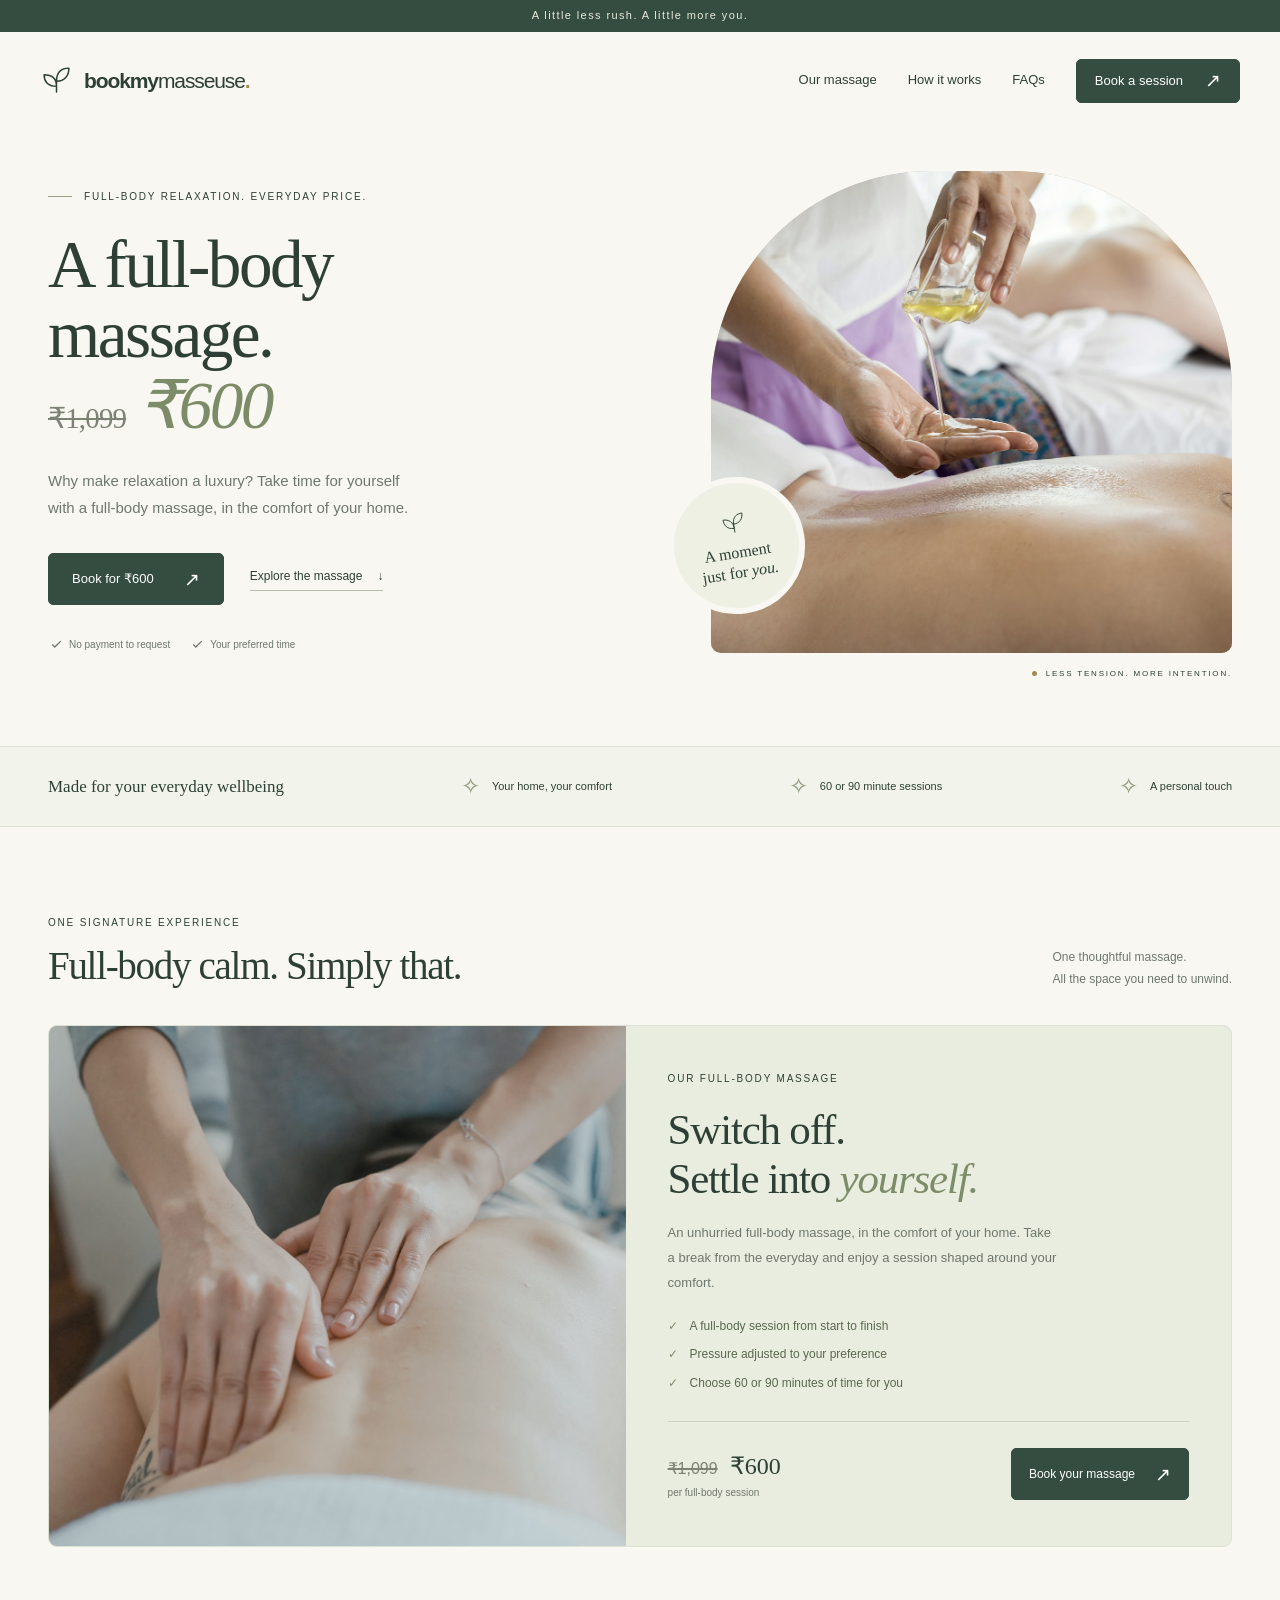
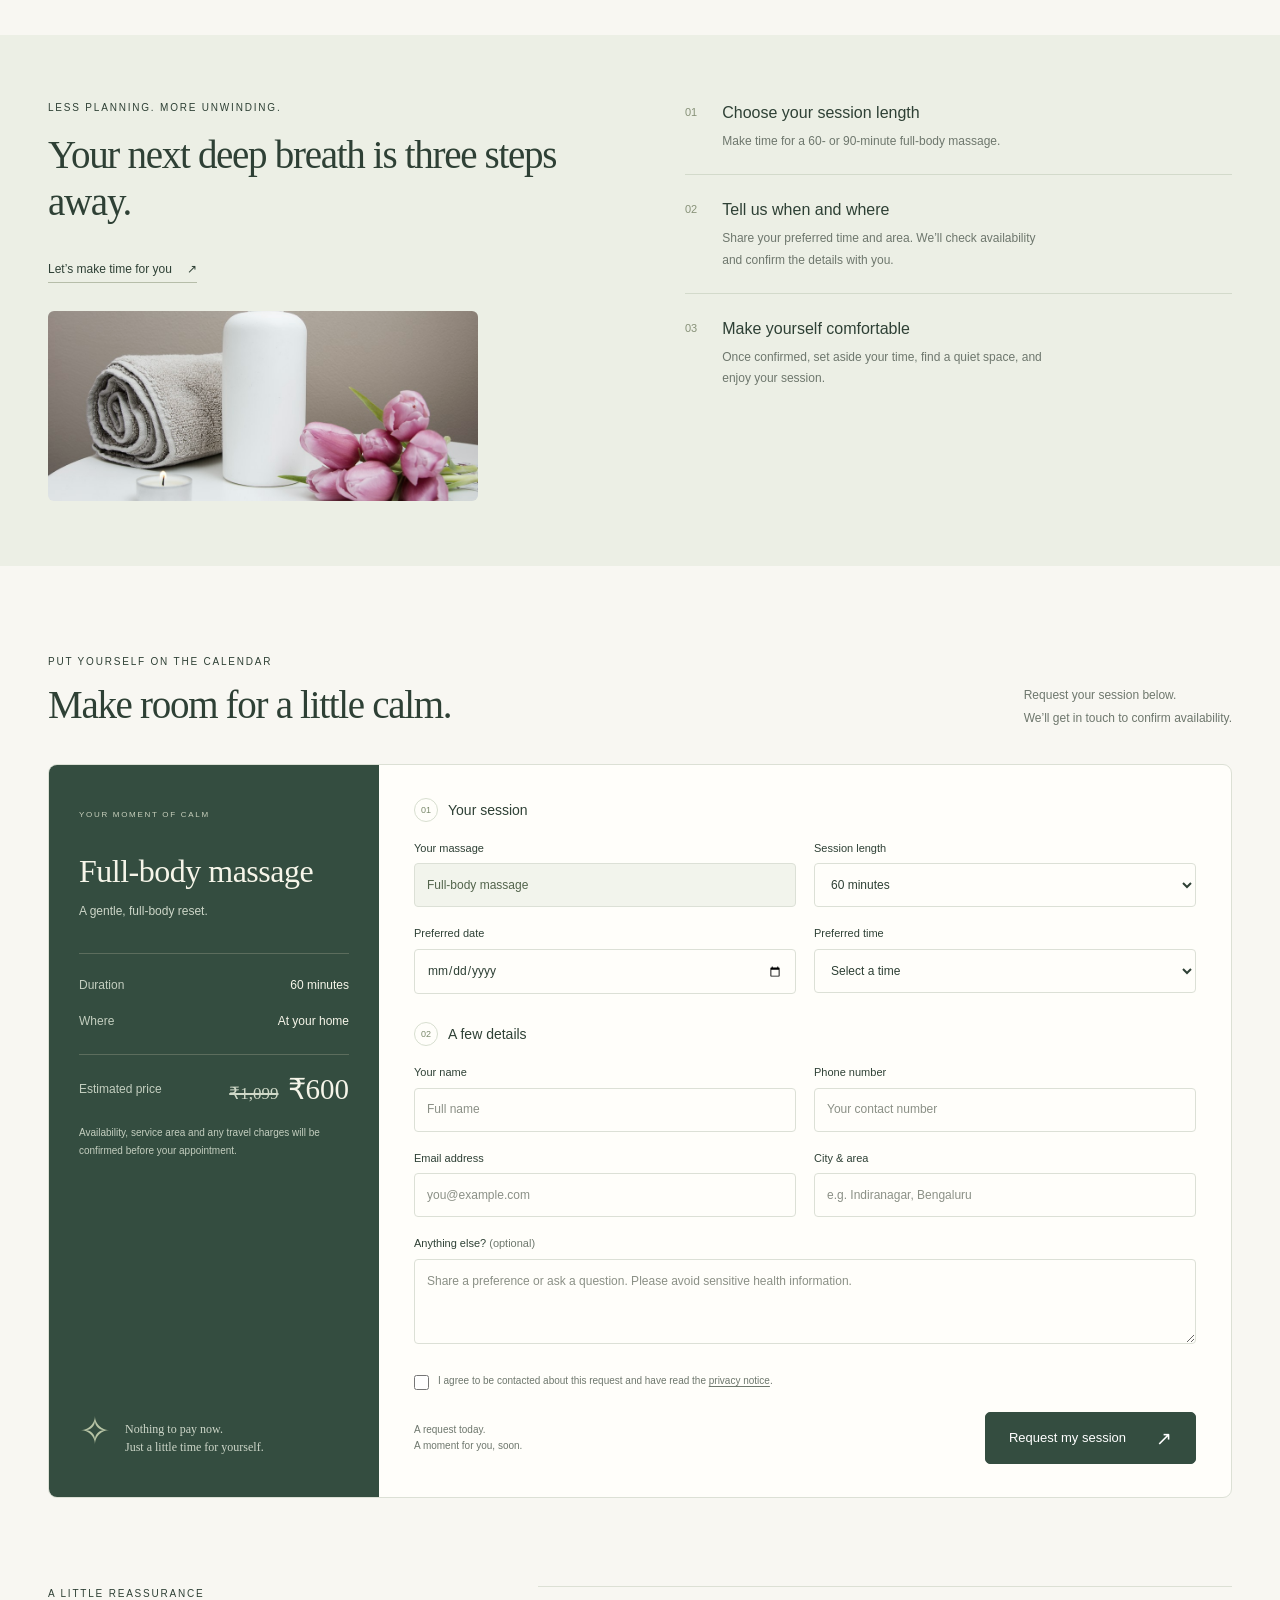
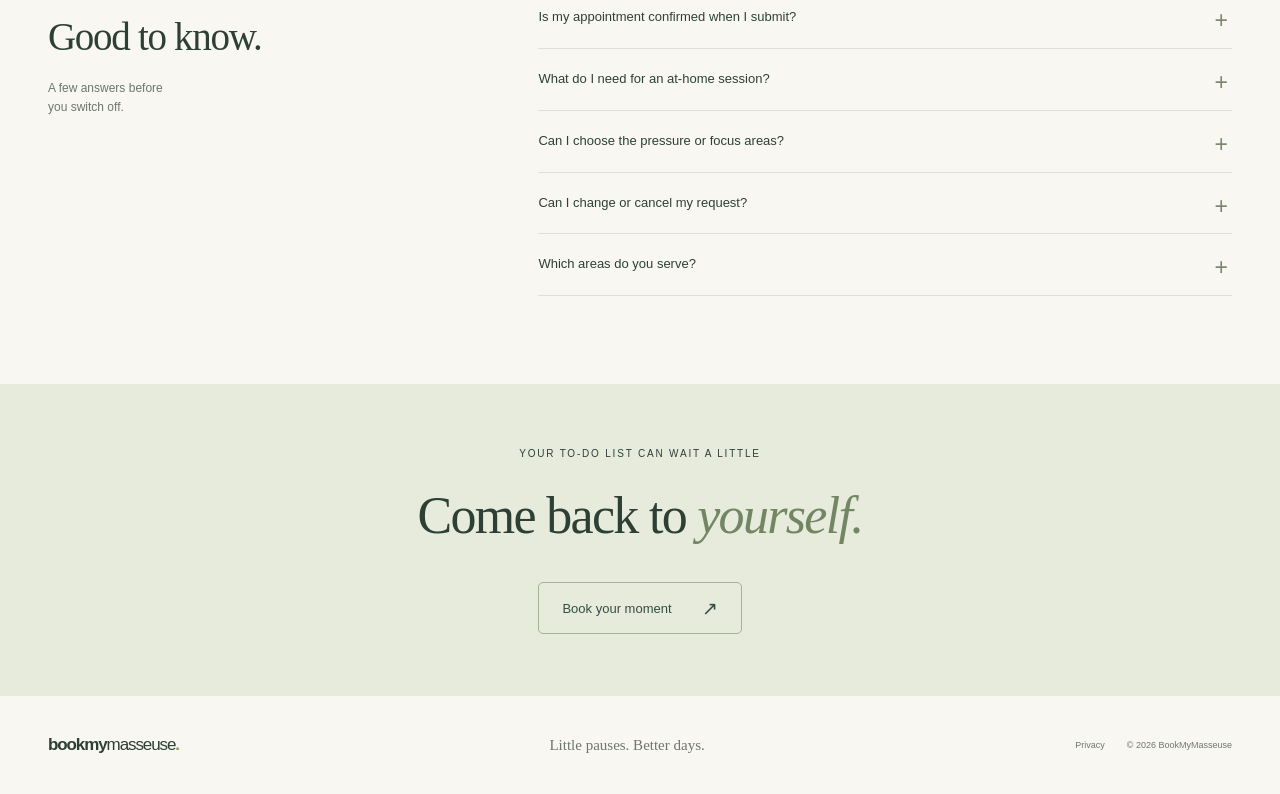
==== commit c34d987f: "Show massage discount and clarify specialist confirmation timing" ====
--- a/index.html
+++ b/index.html
@@ -28,7 +28,7 @@
     <section class="hero container" aria-labelledby="hero-title">
       <div class="hero-copy">
         <p class="eyebrow"><span class="little-line"></span> FULL-BODY RELAXATION. EVERYDAY PRICE.</p>
-        <h1 id="hero-title">A full-body<br> massage.<br> <em>Just ₹600.</em></h1>
+        <h1 id="hero-title">A full-body<br> massage.<br> <em class="hero-pricing"><s class="original-price" aria-label="Regular price 1,099 rupees">₹1,099</s> <span aria-label="Offer price 600 rupees">₹600</span></em></h1>
         <p class="hero-description">Why make relaxation a luxury? Take time for yourself with a full-body massage, in the comfort of your home.</p>
         <div class="hero-actions"><a class="button" href="#booking">Book for ₹600 <span aria-hidden="true">↗</span></a><a class="text-link" href="#services">Explore the massage <span aria-hidden="true">↓</span></a></div>
         <div class="hero-notes"><span><svg viewBox="0 0 20 20" fill="none" aria-hidden="true"><path d="m5 10 3 3 7-7" stroke="currentColor" stroke-width="1.5"/></svg>No payment to request</span><span><svg viewBox="0 0 20 20" fill="none" aria-hidden="true"><path d="m5 10 3 3 7-7" stroke="currentColor" stroke-width="1.5"/></svg>Your preferred time</span></div>
@@ -44,7 +44,7 @@
       <div class="section-heading"><div><p class="eyebrow">ONE SIGNATURE EXPERIENCE</p><h2 id="services-title">Full-body calm. Simply that.</h2></div><p>One thoughtful massage.<br>All the space you need to unwind.</p></div>
       <article class="signature-card">
         <div class="signature-image"><img src="assets/full-body-massage.jpg" alt="Therapist giving a hands-on back massage" width="1200" height="1800" loading="lazy"></div>
-        <div class="signature-copy"><p class="eyebrow">OUR FULL-BODY MASSAGE</p><h3>Switch off.<br>Settle into <em>yourself.</em></h3><p>An unhurried full-body massage, in the comfort of your home. Take a break from the everyday and enjoy a session shaped around your comfort.</p><ul class="signature-details"><li>A full-body session from start to finish</li><li>Pressure adjusted to your preference</li><li>Choose 60 or 90 minutes of time for you</li></ul><div class="signature-booking"><div><span><strong data-massage-price>₹600</strong></span><small>per full-body session</small></div><a href="#booking" class="button">Book your massage <span aria-hidden="true">↗</span></a></div></div>
+        <div class="signature-copy"><p class="eyebrow">OUR FULL-BODY MASSAGE</p><h3>Switch off.<br>Settle into <em>yourself.</em></h3><p>An unhurried full-body massage, in the comfort of your home. Take a break from the everyday and enjoy a session shaped around your comfort.</p><ul class="signature-details"><li>A full-body session from start to finish</li><li>Pressure adjusted to your preference</li><li>Choose 60 or 90 minutes of time for you</li></ul><div class="signature-booking"><div><span class="price-pair"><s class="original-price" aria-label="Regular price 1,099 rupees">₹1,099</s> <strong data-massage-price aria-label="Offer price 600 rupees">₹600</strong></span><small>per full-body session</small></div><a href="#booking" class="button">Book your massage <span aria-hidden="true">↗</span></a></div></div>
       </article>
     </section>
     <section id="how-it-works" class="how-section" aria-labelledby="how-title"><div class="container how-layout">
@@ -54,7 +54,7 @@
     <section id="booking" class="section container" aria-labelledby="booking-title">
       <div class="section-heading booking-heading"><div><p class="eyebrow">PUT YOURSELF ON THE CALENDAR</p><h2 id="booking-title">Make room for a little calm.</h2></div><p>Request your session below.<br>We’ll get in touch to confirm availability.</p></div>
       <div class="booking-layout">
-        <aside class="booking-summary" aria-label="Session summary"><div><span class="summary-label">YOUR MOMENT OF CALM</span><h3 id="summary-service">Full-body massage</h3><p id="summary-description">A gentle, full-body reset.</p><div class="summary-rule"></div><dl><div><dt>Duration</dt><dd id="summary-duration">60 minutes</dd></div><div><dt>Where</dt><dd>At your home</dd></div><div><dt>Estimated price</dt><dd id="summary-price">₹600</dd></div></dl><p class="summary-footnote">Availability, service area and any travel charges will be confirmed before your appointment.</p></div><div class="summary-bottom"><span aria-hidden="true">✧</span><p>Nothing to pay now.<br>Just a little time for yourself.</p></div></aside>
+        <aside class="booking-summary" aria-label="Session summary"><div><span class="summary-label">YOUR MOMENT OF CALM</span><h3 id="summary-service">Full-body massage</h3><p id="summary-description">A gentle, full-body reset.</p><div class="summary-rule"></div><dl><div><dt>Duration</dt><dd id="summary-duration">60 minutes</dd></div><div><dt>Where</dt><dd>At your home</dd></div><div><dt>Estimated price</dt><dd class="price-pair"><s class="original-price" aria-label="Regular price 1,099 rupees">₹1,099</s> <span id="summary-price" aria-label="Offer price 600 rupees">₹600</span></dd></div></dl><p class="summary-footnote">Availability, service area and any travel charges will be confirmed before your appointment.</p></div><div class="summary-bottom"><span aria-hidden="true">✧</span><p>Nothing to pay now.<br>Just a little time for yourself.</p></div></aside>
         <form id="booking-form" name="massage-booking" method="POST" action="/thank-you.html" data-netlify="true" netlify-honeypot="bot-field">
           <input type="hidden" name="form-name" value="massage-booking">
           <input type="hidden" name="estimated-price" id="estimated-price" value="INR 600">
@@ -75,7 +75,7 @@
           <label class="consent"><input type="checkbox" id="consent" name="contact-consent" value="yes" required><span>I agree to be contacted about this request and have read the <a href="privacy.html">privacy notice</a>.</span></label>
           <p class="form-status" id="form-status" role="status" aria-live="polite" hidden></p>
           <div class="form-submit"><p>A request today.<br>A moment for you, soon.</p><button class="button" type="submit" id="submit-booking">Request my session <span aria-hidden="true">↗</span></button></div>
-          <noscript><p class="form-help">A full-body massage is ₹600 for either session length. Your final quote will be confirmed with you.</p></noscript>
+          <noscript><p class="form-help">A full-body massage is now ₹600, reduced from ₹1,099, for either session length. Your final quote will be confirmed with you.</p></noscript>
         </form>
       </div>
     </section>
--- a/styles.css
+++ b/styles.css
@@ -32,3 +32,13 @@
 .hero h1{font-size:clamp(48px,5.25vw,74px);line-height:1.05;letter-spacing:-2.5px}
 @media(max-width:800px){.hero h1{font-size:clamp(42px,6.8vw,54px);letter-spacing:-1.8px}.hero-copy>.eyebrow{font-size:9px;letter-spacing:1.3px}}
 @media(max-width:560px){.hero h1{font-size:clamp(46px,14vw,62px)}}
+
+.price-pair,.hero-pricing{display:inline-flex;align-items:baseline;gap:12px;flex-wrap:wrap}
+.original-price{font-style:normal;font-weight:400;text-decoration-thickness:1.5px;color:#7c8375}
+.hero-pricing .original-price{font-size:.43em;letter-spacing:-.8px}
+.signature-booking .original-price{font-size:16px}
+.booking-summary .original-price{font-size:17px;color:#d0d9c8}
+.booking-summary dd.price-pair{justify-content:flex-end;gap:9px}
+.confirmation-wait{display:inline-block;background:var(--sage);border:1px solid var(--line);border-radius:6px;padding:12px 16px}
+.legal-page .confirmation-wait{color:var(--green);font-size:14px;margin-top:6px}
+@media(max-width:800px){.booking-summary dd.price-pair{justify-content:flex-start}}
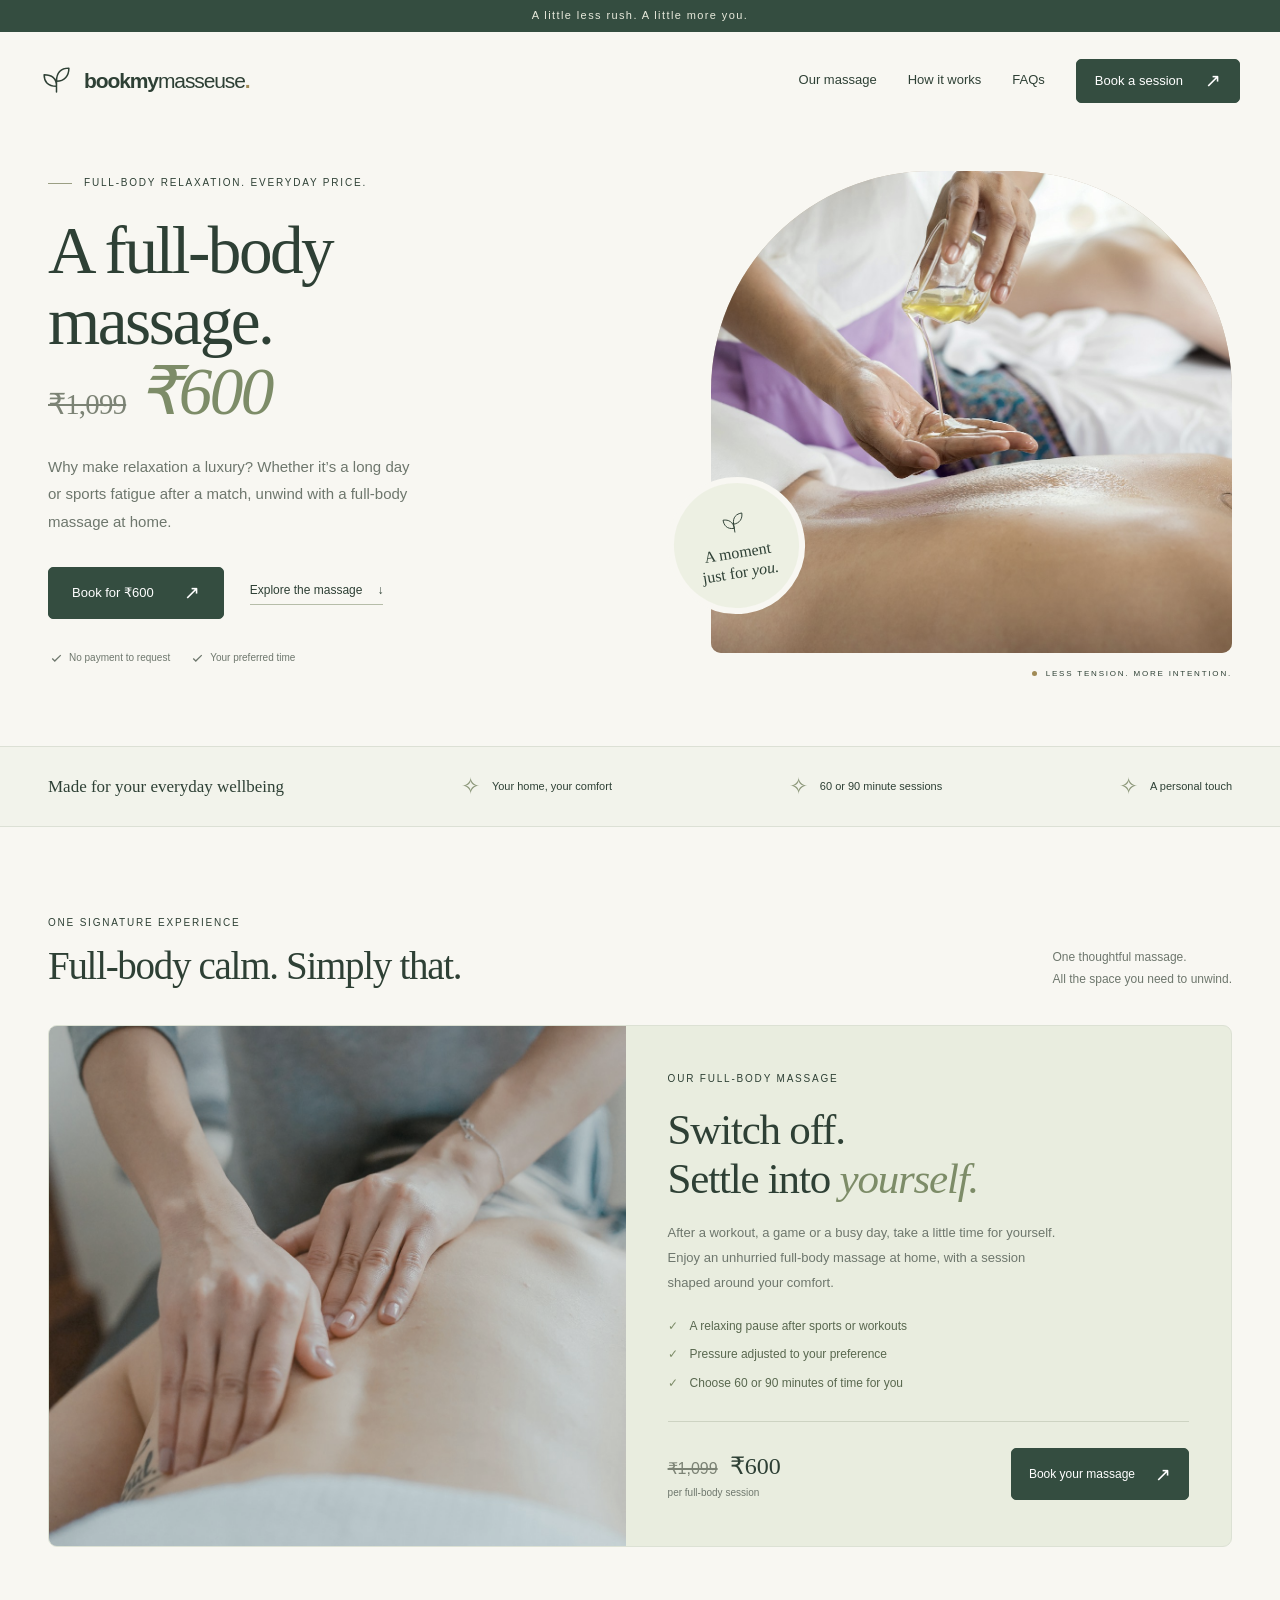
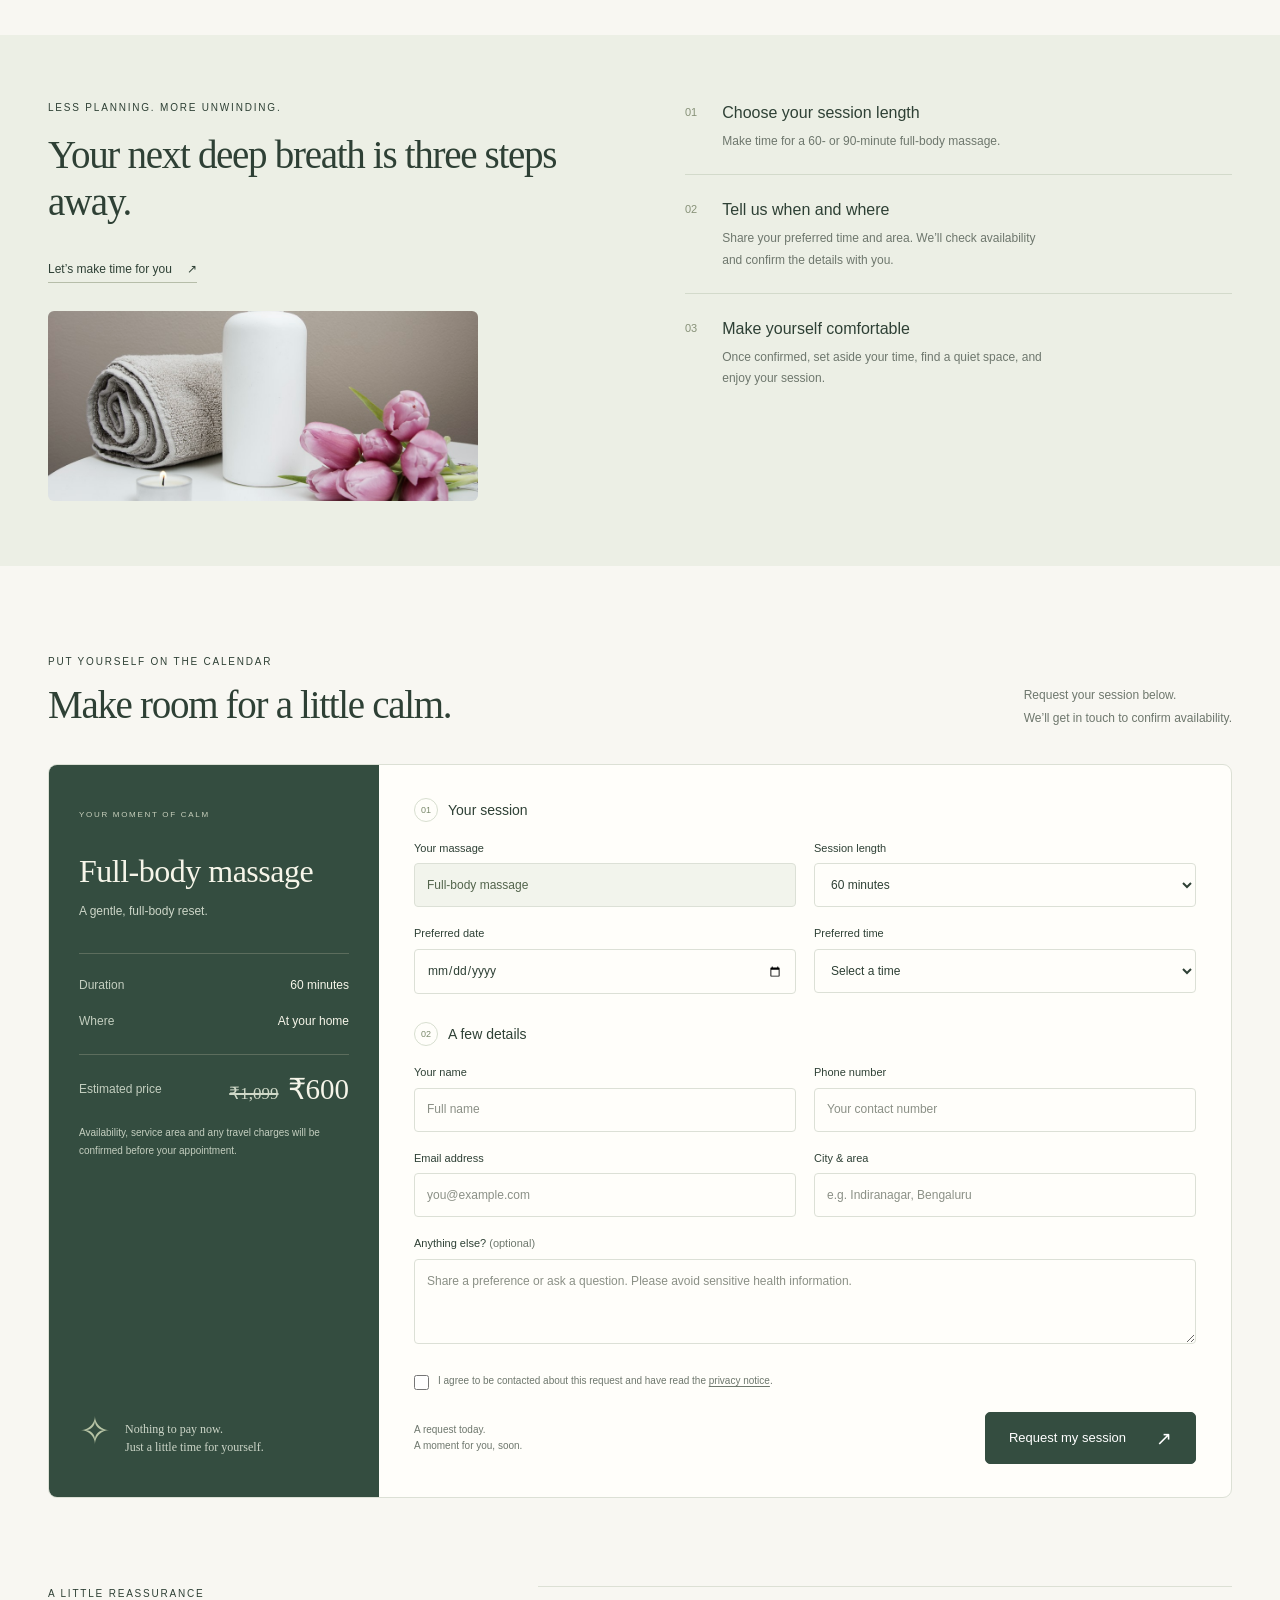
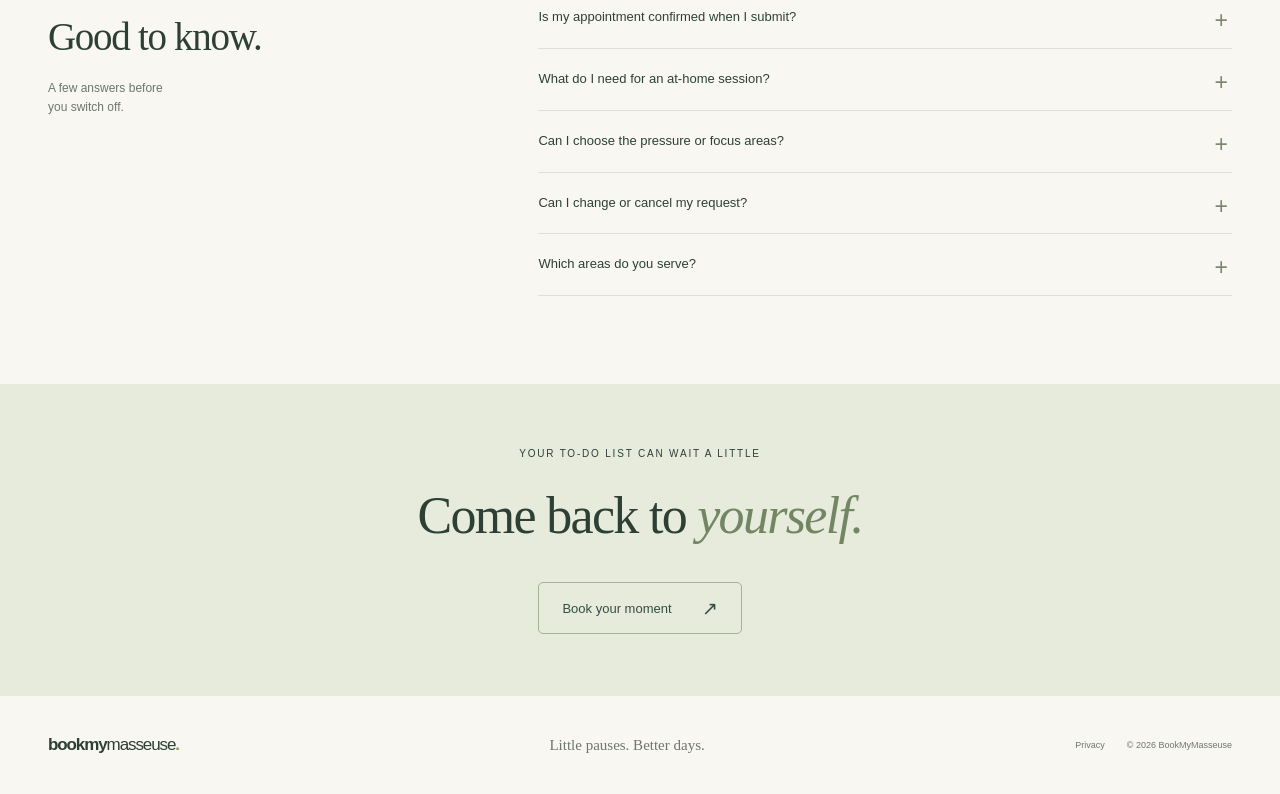
==== commit 116caad5: "Mention sports fatigue and post-workout relaxation" ====
--- a/index.html
+++ b/index.html
@@ -29,7 +29,7 @@
       <div class="hero-copy">
         <p class="eyebrow"><span class="little-line"></span> FULL-BODY RELAXATION. EVERYDAY PRICE.</p>
         <h1 id="hero-title">A full-body<br> massage.<br> <em class="hero-pricing"><s class="original-price" aria-label="Regular price 1,099 rupees">₹1,099</s> <span aria-label="Offer price 600 rupees">₹600</span></em></h1>
-        <p class="hero-description">Why make relaxation a luxury? Take time for yourself with a full-body massage, in the comfort of your home.</p>
+        <p class="hero-description">Why make relaxation a luxury? Whether it’s a long day or sports fatigue after a match, unwind with a full-body massage at home.</p>
         <div class="hero-actions"><a class="button" href="#booking">Book for ₹600 <span aria-hidden="true">↗</span></a><a class="text-link" href="#services">Explore the massage <span aria-hidden="true">↓</span></a></div>
         <div class="hero-notes"><span><svg viewBox="0 0 20 20" fill="none" aria-hidden="true"><path d="m5 10 3 3 7-7" stroke="currentColor" stroke-width="1.5"/></svg>No payment to request</span><span><svg viewBox="0 0 20 20" fill="none" aria-hidden="true"><path d="m5 10 3 3 7-7" stroke="currentColor" stroke-width="1.5"/></svg>Your preferred time</span></div>
       </div>
@@ -44,7 +44,7 @@
       <div class="section-heading"><div><p class="eyebrow">ONE SIGNATURE EXPERIENCE</p><h2 id="services-title">Full-body calm. Simply that.</h2></div><p>One thoughtful massage.<br>All the space you need to unwind.</p></div>
       <article class="signature-card">
         <div class="signature-image"><img src="assets/full-body-massage.jpg" alt="Therapist giving a hands-on back massage" width="1200" height="1800" loading="lazy"></div>
-        <div class="signature-copy"><p class="eyebrow">OUR FULL-BODY MASSAGE</p><h3>Switch off.<br>Settle into <em>yourself.</em></h3><p>An unhurried full-body massage, in the comfort of your home. Take a break from the everyday and enjoy a session shaped around your comfort.</p><ul class="signature-details"><li>A full-body session from start to finish</li><li>Pressure adjusted to your preference</li><li>Choose 60 or 90 minutes of time for you</li></ul><div class="signature-booking"><div><span class="price-pair"><s class="original-price" aria-label="Regular price 1,099 rupees">₹1,099</s> <strong data-massage-price aria-label="Offer price 600 rupees">₹600</strong></span><small>per full-body session</small></div><a href="#booking" class="button">Book your massage <span aria-hidden="true">↗</span></a></div></div>
+        <div class="signature-copy"><p class="eyebrow">OUR FULL-BODY MASSAGE</p><h3>Switch off.<br>Settle into <em>yourself.</em></h3><p>After a workout, a game or a busy day, take a little time for yourself. Enjoy an unhurried full-body massage at home, with a session shaped around your comfort.</p><ul class="signature-details"><li>A relaxing pause after sports or workouts</li><li>Pressure adjusted to your preference</li><li>Choose 60 or 90 minutes of time for you</li></ul><div class="signature-booking"><div><span class="price-pair"><s class="original-price" aria-label="Regular price 1,099 rupees">₹1,099</s> <strong data-massage-price aria-label="Offer price 600 rupees">₹600</strong></span><small>per full-body session</small></div><a href="#booking" class="button">Book your massage <span aria-hidden="true">↗</span></a></div></div>
       </article>
     </section>
     <section id="how-it-works" class="how-section" aria-labelledby="how-title"><div class="container how-layout">
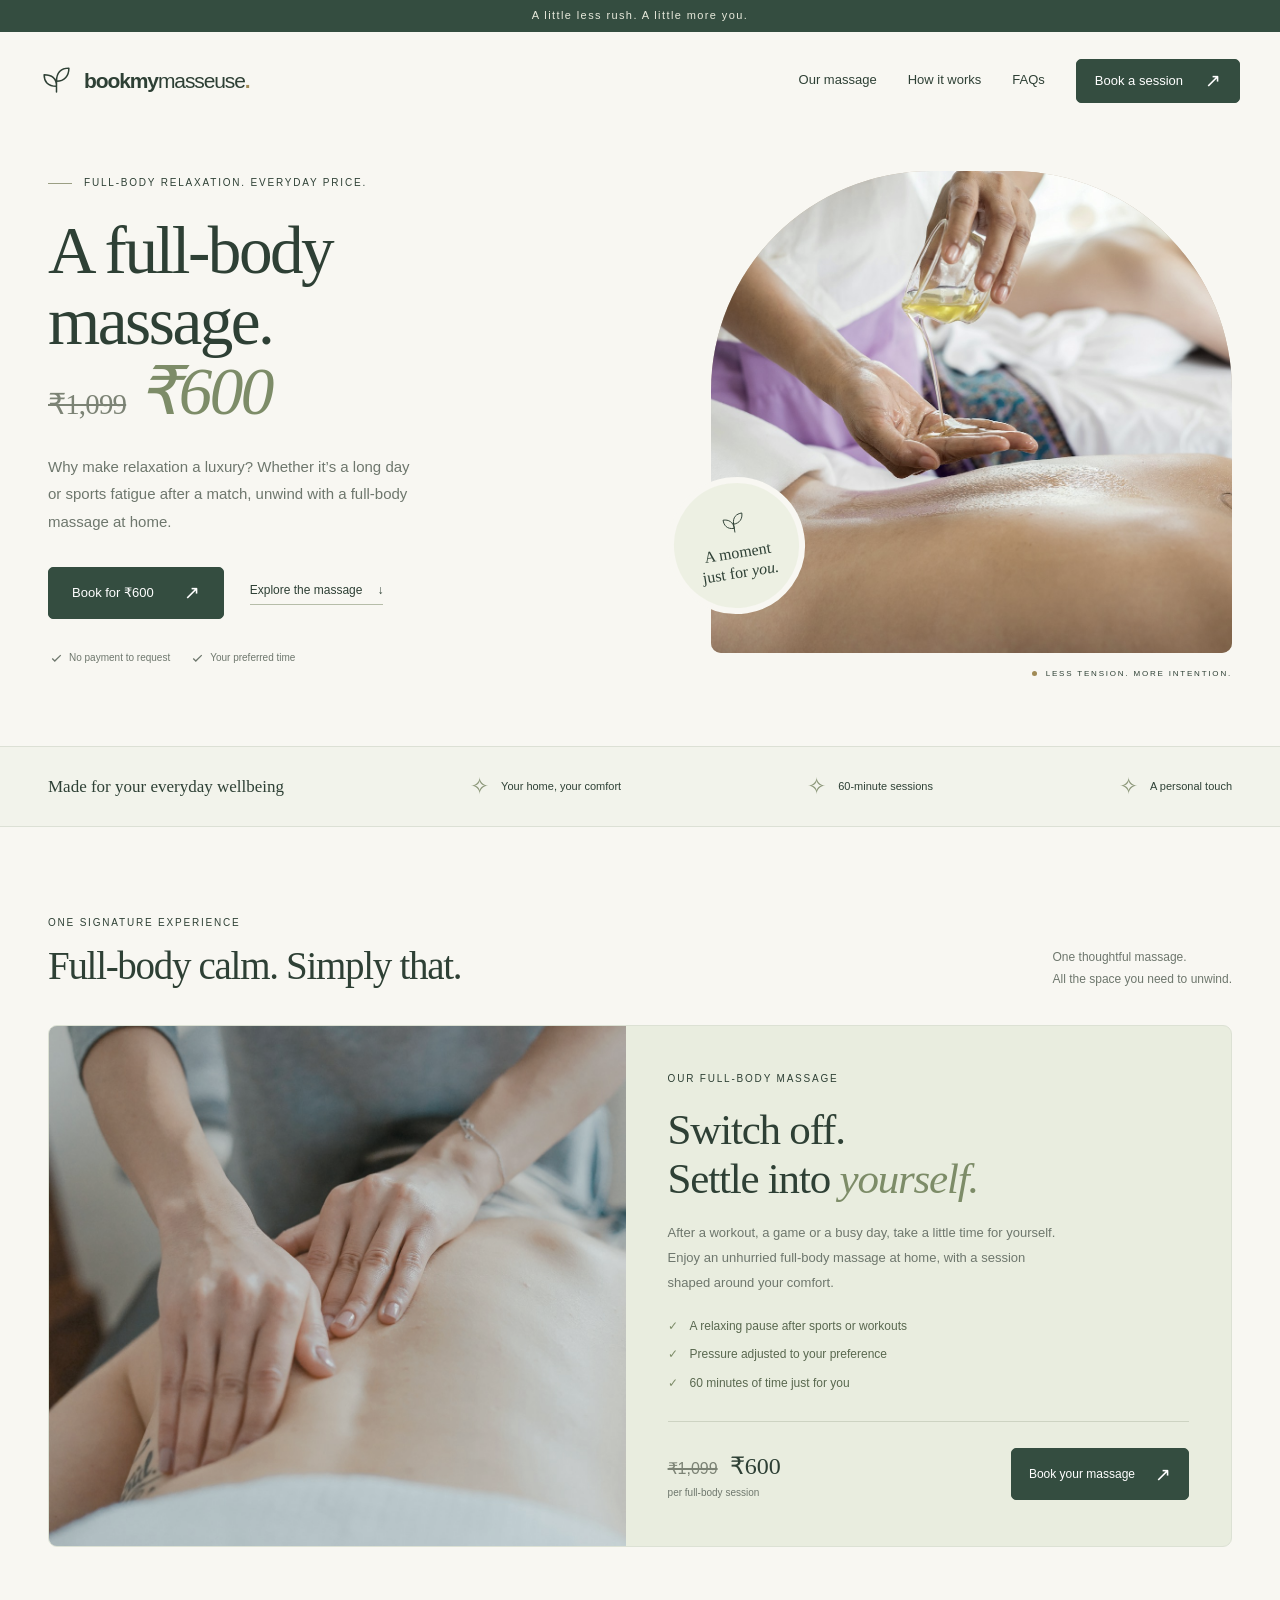
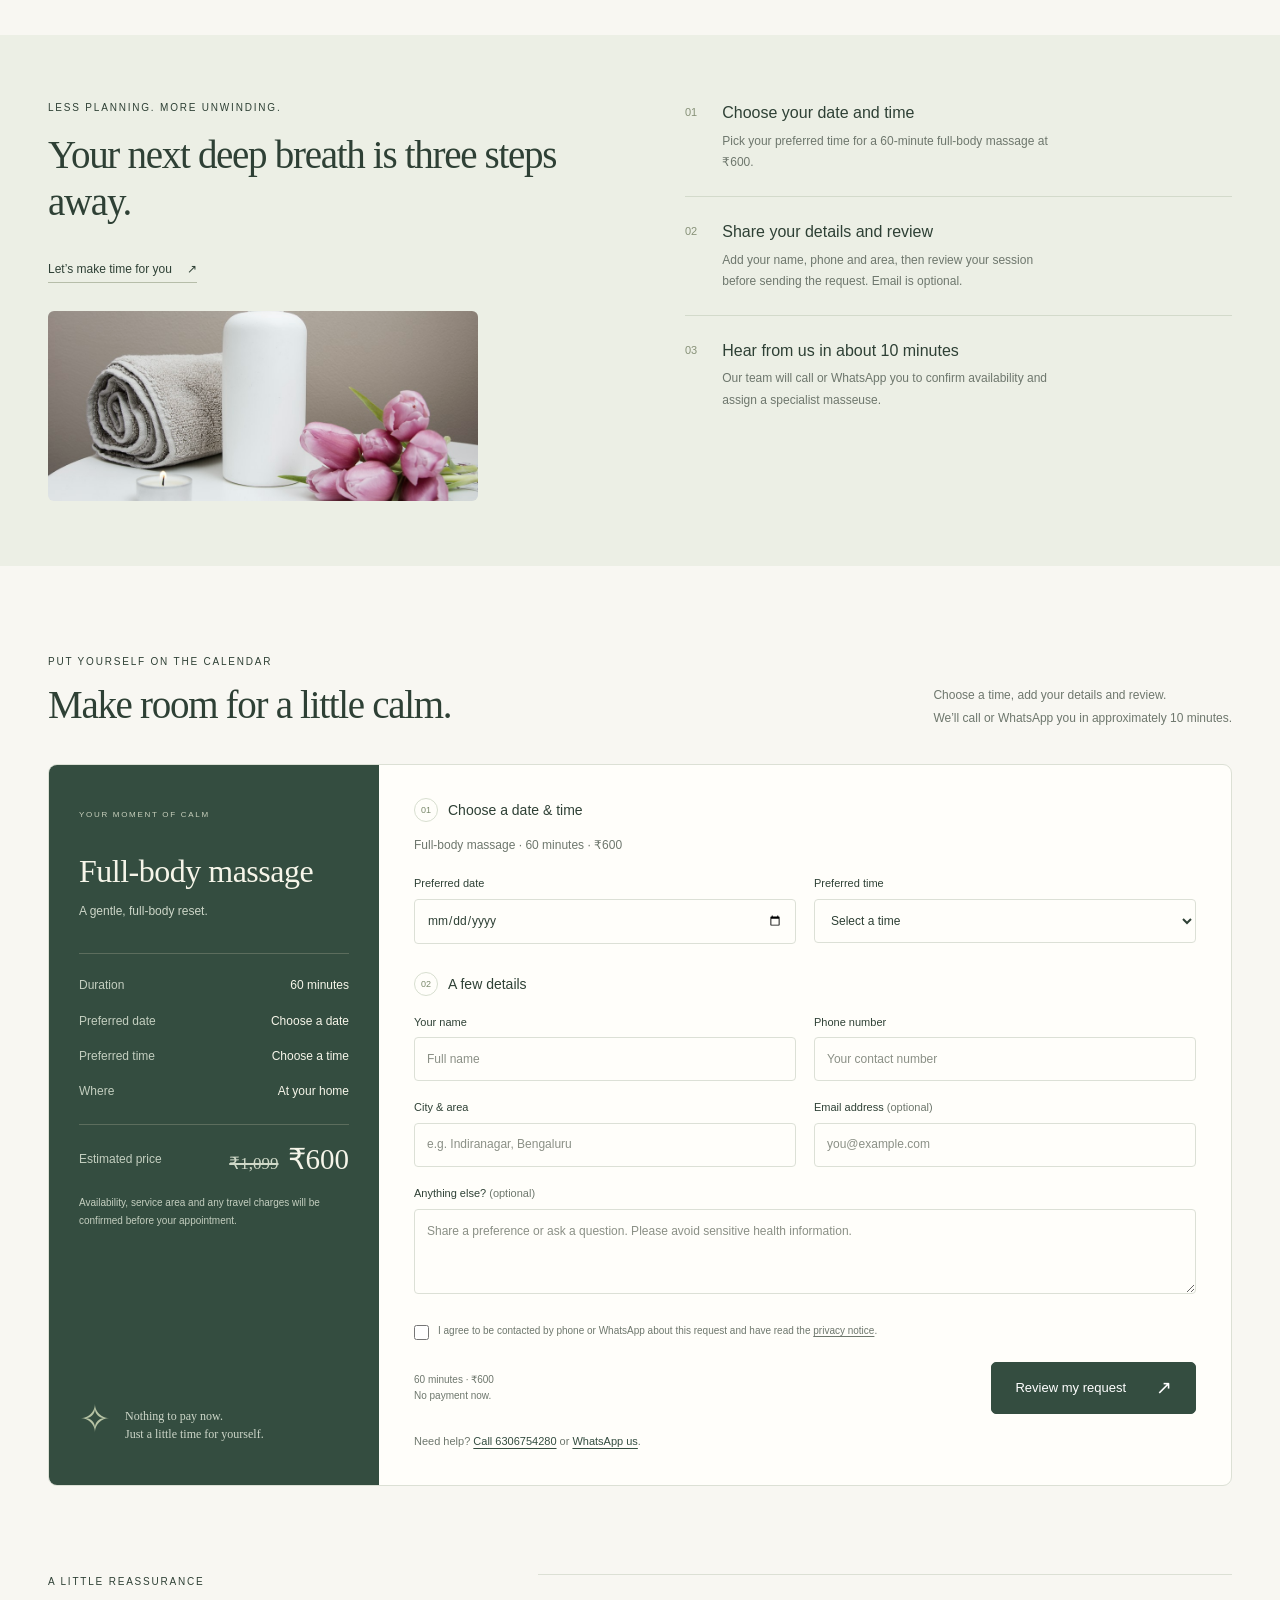
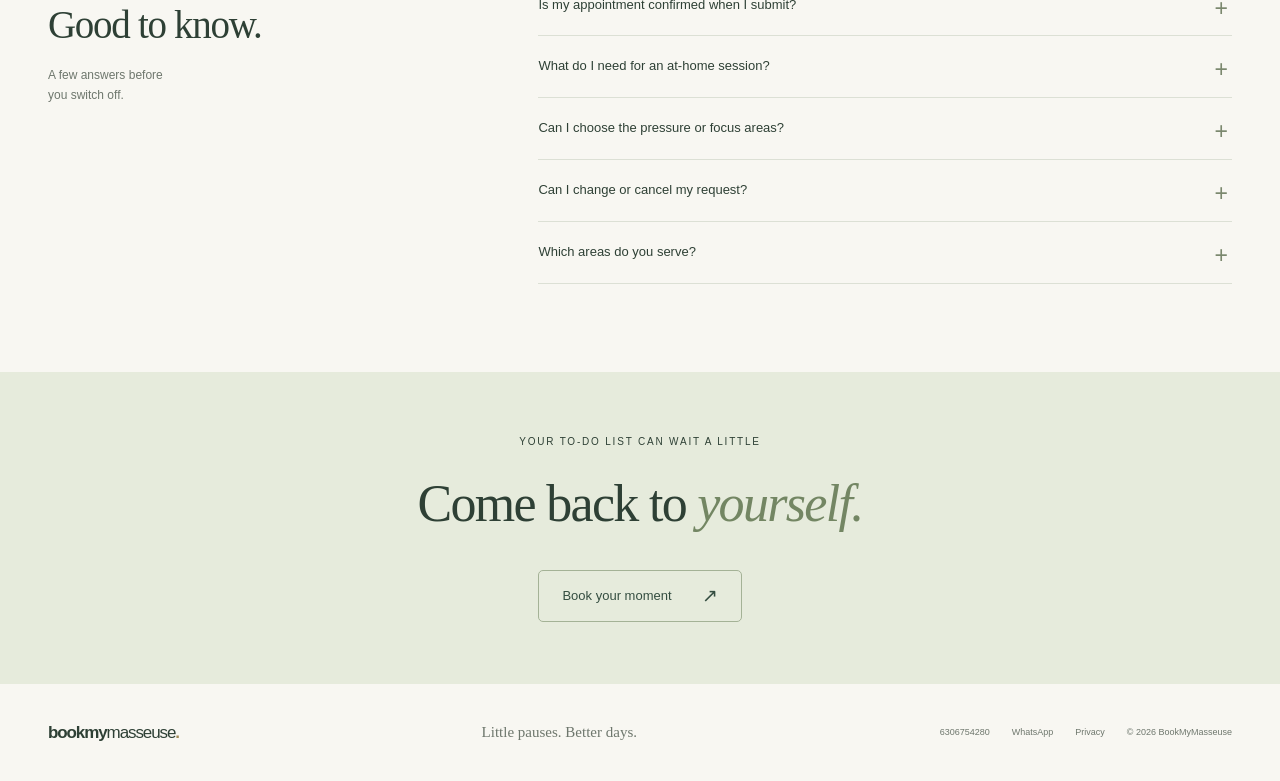
==== commit b9ff199d: "Simplify booking with review and direct support" ====
--- a/index.html
+++ b/index.html
@@ -7,8 +7,8 @@
   <meta name="description" content="Make room for a little calm. Enjoy a relaxing full-body massage and request an at-home appointment with BookMyMasseuse.">
   <title>BookMyMasseuse — Make time for yourself</title>
   <link rel="icon" href="assets/favicon.svg" type="image/svg+xml">
-  <link rel="stylesheet" href="styles.css">
-  <script src="script.js" defer></script>
+  <link rel="stylesheet" href="styles.css?v=booking-review-1">
+  <script src="script.js?v=booking-review-1" defer></script>
 </head>
 <body>
   <a class="skip-link" href="#main">Skip to content</a>
@@ -39,55 +39,78 @@
         <div class="photo-caption"><span class="caption-dot"></span> LESS TENSION. MORE INTENTION.</div>
       </div>
     </section>
-    <section class="benefits" aria-label="What to expect"><div class="container benefits-inner"><span>Made for your everyday wellbeing</span><p><span aria-hidden="true">✧</span> Your home, your comfort</p><p><span aria-hidden="true">✧</span> 60 or 90 minute sessions</p><p><span aria-hidden="true">✧</span> A personal touch</p></div></section>
+    <section class="benefits" aria-label="What to expect"><div class="container benefits-inner"><span>Made for your everyday wellbeing</span><p><span aria-hidden="true">✧</span> Your home, your comfort</p><p><span aria-hidden="true">✧</span> 60-minute sessions</p><p><span aria-hidden="true">✧</span> A personal touch</p></div></section>
     <section id="services" class="section container" aria-labelledby="services-title">
       <div class="section-heading"><div><p class="eyebrow">ONE SIGNATURE EXPERIENCE</p><h2 id="services-title">Full-body calm. Simply that.</h2></div><p>One thoughtful massage.<br>All the space you need to unwind.</p></div>
       <article class="signature-card">
         <div class="signature-image"><img src="assets/full-body-massage.jpg" alt="Therapist giving a hands-on back massage" width="1200" height="1800" loading="lazy"></div>
-        <div class="signature-copy"><p class="eyebrow">OUR FULL-BODY MASSAGE</p><h3>Switch off.<br>Settle into <em>yourself.</em></h3><p>After a workout, a game or a busy day, take a little time for yourself. Enjoy an unhurried full-body massage at home, with a session shaped around your comfort.</p><ul class="signature-details"><li>A relaxing pause after sports or workouts</li><li>Pressure adjusted to your preference</li><li>Choose 60 or 90 minutes of time for you</li></ul><div class="signature-booking"><div><span class="price-pair"><s class="original-price" aria-label="Regular price 1,099 rupees">₹1,099</s> <strong data-massage-price aria-label="Offer price 600 rupees">₹600</strong></span><small>per full-body session</small></div><a href="#booking" class="button">Book your massage <span aria-hidden="true">↗</span></a></div></div>
+        <div class="signature-copy"><p class="eyebrow">OUR FULL-BODY MASSAGE</p><h3>Switch off.<br>Settle into <em>yourself.</em></h3><p>After a workout, a game or a busy day, take a little time for yourself. Enjoy an unhurried full-body massage at home, with a session shaped around your comfort.</p><ul class="signature-details"><li>A relaxing pause after sports or workouts</li><li>Pressure adjusted to your preference</li><li>60 minutes of time just for you</li></ul><div class="signature-booking"><div><span class="price-pair"><s class="original-price" aria-label="Regular price 1,099 rupees">₹1,099</s> <strong data-massage-price aria-label="Offer price 600 rupees">₹600</strong></span><small>per full-body session</small></div><a href="#booking" class="button">Book your massage <span aria-hidden="true">↗</span></a></div></div>
       </article>
     </section>
     <section id="how-it-works" class="how-section" aria-labelledby="how-title"><div class="container how-layout">
       <div class="how-intro"><p class="eyebrow">LESS PLANNING. MORE UNWINDING.</p><h2 id="how-title">Your next deep breath is three steps away.</h2><a class="text-link" href="#booking">Let’s make time for you <span aria-hidden="true">↗</span></a><img class="how-photo" src="assets/spa-ritual.jpg" alt="Fresh towels, a candle and flowers beside massage lotion" width="1000" height="667" loading="lazy"></div>
-      <div class="steps"><article><span>01</span><div><h3>Choose your session length</h3><p>Make time for a 60- or 90-minute full-body massage.</p></div></article><article><span>02</span><div><h3>Tell us when and where</h3><p>Share your preferred time and area. We’ll check availability and confirm the details with you.</p></div></article><article><span>03</span><div><h3>Make yourself comfortable</h3><p>Once confirmed, set aside your time, find a quiet space, and enjoy your session.</p></div></article></div>
+      <div class="steps"><article><span>01</span><div><h3>Choose your date and time</h3><p>Pick your preferred time for a 60-minute full-body massage at ₹600.</p></div></article><article><span>02</span><div><h3>Share your details and review</h3><p>Add your name, phone and area, then review your session before sending the request. Email is optional.</p></div></article><article><span>03</span><div><h3>Hear from us in about 10 minutes</h3><p>Our team will call or WhatsApp you to confirm availability and assign a specialist masseuse.</p></div></article></div>
     </div></section>
     <section id="booking" class="section container" aria-labelledby="booking-title">
-      <div class="section-heading booking-heading"><div><p class="eyebrow">PUT YOURSELF ON THE CALENDAR</p><h2 id="booking-title">Make room for a little calm.</h2></div><p>Request your session below.<br>We’ll get in touch to confirm availability.</p></div>
+      <div class="section-heading booking-heading"><div><p class="eyebrow">PUT YOURSELF ON THE CALENDAR</p><h2 id="booking-title">Make room for a little calm.</h2></div><p>Choose a time, add your details and review.<br>We’ll call or WhatsApp you in approximately 10 minutes.</p></div>
       <div class="booking-layout">
-        <aside class="booking-summary" aria-label="Session summary"><div><span class="summary-label">YOUR MOMENT OF CALM</span><h3 id="summary-service">Full-body massage</h3><p id="summary-description">A gentle, full-body reset.</p><div class="summary-rule"></div><dl><div><dt>Duration</dt><dd id="summary-duration">60 minutes</dd></div><div><dt>Where</dt><dd>At your home</dd></div><div><dt>Estimated price</dt><dd class="price-pair"><s class="original-price" aria-label="Regular price 1,099 rupees">₹1,099</s> <span id="summary-price" aria-label="Offer price 600 rupees">₹600</span></dd></div></dl><p class="summary-footnote">Availability, service area and any travel charges will be confirmed before your appointment.</p></div><div class="summary-bottom"><span aria-hidden="true">✧</span><p>Nothing to pay now.<br>Just a little time for yourself.</p></div></aside>
+        <aside class="booking-summary" aria-label="Session summary"><div><span class="summary-label">YOUR MOMENT OF CALM</span><h3 id="summary-service">Full-body massage</h3><p id="summary-description">A gentle, full-body reset.</p><div class="summary-rule"></div><dl><div><dt>Duration</dt><dd id="summary-duration">60 minutes</dd></div><div><dt>Preferred date</dt><dd id="summary-date">Choose a date</dd></div><div><dt>Preferred time</dt><dd id="summary-time">Choose a time</dd></div><div><dt>Where</dt><dd>At your home</dd></div><div><dt>Estimated price</dt><dd class="price-pair"><s class="original-price" aria-label="Regular price 1,099 rupees">₹1,099</s> <span id="summary-price" aria-label="Offer price 600 rupees">₹600</span></dd></div></dl><p class="summary-footnote">Availability, service area and any travel charges will be confirmed before your appointment.</p></div><div class="summary-bottom"><span aria-hidden="true">✧</span><p>Nothing to pay now.<br>Just a little time for yourself.</p></div></aside>
         <form id="booking-form" name="massage-booking" method="POST" action="/thank-you.html" data-netlify="true" netlify-honeypot="bot-field">
           <input type="hidden" name="form-name" value="massage-booking">
           <input type="hidden" name="estimated-price" id="estimated-price" value="INR 600">
           <p class="hidden" aria-hidden="true"><label>Leave this empty <input name="bot-field" tabindex="-1" autocomplete="off"></label></p>
-          <fieldset><legend><span>01</span> Your session</legend><div class="form-grid">
-            <div class="field"><label for="service">Your massage</label><input id="service" name="service" value="Full-body massage" readonly></div>
-            <div class="field"><label for="duration">Session length</label><select id="duration" name="duration" required><option value="60">60 minutes</option><option value="90">90 minutes</option></select></div>
+          <input type="hidden" id="service" name="service" value="Full-body massage">
+          <input type="hidden" id="duration" name="duration" value="60">
+          <fieldset><legend><span>01</span> Choose a date &amp; time</legend><p class="session-caption">Full-body massage · 60 minutes · ₹600</p><div class="form-grid">
             <div class="field"><label for="date">Preferred date</label><input id="date" name="preferred-date" type="date" required></div>
             <div class="field"><label for="time">Preferred time</label><select id="time" name="preferred-time" required><option value="">Select a time</option><option>9:00 AM</option><option>10:30 AM</option><option>12:00 PM</option><option>1:30 PM</option><option>3:00 PM</option><option>4:30 PM</option><option>6:00 PM</option><option>7:30 PM</option></select></div>
           </div></fieldset>
           <fieldset><legend><span>02</span> A few details</legend><div class="form-grid">
             <div class="field"><label for="name">Your name</label><input id="name" name="name" autocomplete="name" placeholder="Full name" maxlength="100" required></div>
             <div class="field"><label for="phone">Phone number</label><input id="phone" name="phone" type="tel" autocomplete="tel" placeholder="Your contact number" pattern="(?=.*[0-9])[+0-9\(\) .\-]{7,25}" maxlength="25" title="Use 7–25 characters: numbers, spaces, +, parentheses or hyphens." required></div>
-            <div class="field"><label for="email">Email address</label><input id="email" name="email" type="email" autocomplete="email" placeholder="you@example.com" maxlength="150" required></div>
             <div class="field"><label for="area">City &amp; area</label><input id="area" name="area" autocomplete="address-level2" placeholder="e.g. Indiranagar, Bengaluru" maxlength="150" required></div>
+            <div class="field"><label for="email">Email address <span>(optional)</span></label><input id="email" name="email" type="email" autocomplete="email" placeholder="you@example.com" maxlength="150"></div>
             <div class="field field-full"><label for="notes">Anything else? <span>(optional)</span></label><textarea id="notes" name="notes" placeholder="Share a preference or ask a question. Please avoid sensitive health information." rows="3" maxlength="1000"></textarea></div>
           </div></fieldset>
-          <label class="consent"><input type="checkbox" id="consent" name="contact-consent" value="yes" required><span>I agree to be contacted about this request and have read the <a href="privacy.html">privacy notice</a>.</span></label>
+          <label class="consent"><input type="checkbox" id="consent" name="contact-consent" value="yes" required><span>I agree to be contacted by phone or WhatsApp about this request and have read the <a href="privacy.html">privacy notice</a>.</span></label>
           <p class="form-status" id="form-status" role="status" aria-live="polite" hidden></p>
-          <div class="form-submit"><p>A request today.<br>A moment for you, soon.</p><button class="button" type="submit" id="submit-booking">Request my session <span aria-hidden="true">↗</span></button></div>
-          <noscript><p class="form-help">A full-body massage is now ₹600, reduced from ₹1,099, for either session length. Your final quote will be confirmed with you.</p></noscript>
+          <div class="form-submit"><p>60 minutes · ₹600<br>No payment now.</p><button class="button" type="submit" id="submit-booking">Request my session <span aria-hidden="true">↗</span></button></div>
+          <noscript><p class="form-help">Your full-body massage is 60 minutes for ₹600, reduced from ₹1,099. Check the details above before sending your request. Your final quote will be confirmed with you.</p></noscript>
+          <p class="booking-help">Need help? <a href="tel:+916306754280">Call 6306754280</a> or <a href="https://wa.me/916306754280" target="_blank" rel="noopener noreferrer">WhatsApp us</a>.</p>
         </form>
       </div>
     </section>
+
+    <dialog id="booking-review" aria-labelledby="review-title" aria-describedby="review-intro">
+      <div class="review-header"><p class="eyebrow">03 / ONE LAST LOOK</p><button type="button" id="close-review" class="review-close" aria-label="Close review and edit details">×</button></div>
+      <h2 id="review-title" tabindex="-1">Review your request.</h2>
+      <p id="review-intro">Check your details before we arrange your full-body massage.</p>
+      <dl class="review-details">
+        <div><dt>Massage</dt><dd>Full-body massage</dd></div>
+        <div><dt>Duration</dt><dd>60 minutes</dd></div>
+        <div><dt>Preferred date</dt><dd id="review-date"></dd></div>
+        <div><dt>Preferred time</dt><dd id="review-time"></dd></div>
+        <div><dt>Name</dt><dd id="review-name"></dd></div>
+        <div><dt>Phone</dt><dd id="review-phone"></dd></div>
+        <div><dt>City &amp; area</dt><dd id="review-area"></dd></div>
+        <div id="review-email-row" hidden><dt>Email</dt><dd id="review-email"></dd></div>
+        <div id="review-notes-row" hidden><dt>Your notes</dt><dd id="review-notes"></dd></div>
+        <div class="review-total"><dt>Session price</dt><dd><s class="original-price">₹1,099</s> <strong>₹600</strong></dd></div>
+      </dl>
+      <p class="review-note">Your preferred time is subject to availability. Any travel charges will be agreed with you before confirmation. We’ll call or WhatsApp you in approximately 10 minutes.</p>
+      <p id="review-status" class="form-status" role="status" aria-live="polite" hidden></p>
+      <div class="review-actions"><button type="button" id="edit-request" class="button button-cream">Edit details</button><button type="button" id="confirm-request" class="button">Send my request <span aria-hidden="true">↗</span></button></div>
+      <p class="booking-help">Need help? <a href="tel:+916306754280">Call 6306754280</a> or <a href="https://wa.me/916306754280" target="_blank" rel="noopener noreferrer">WhatsApp us</a>.</p>
+    </dialog>
     <section id="questions" class="faq-section section container" aria-labelledby="faq-title"><div><p class="eyebrow">A LITTLE REASSURANCE</p><h2 id="faq-title">Good to know.</h2><p>A few answers before<br>you switch off.</p></div><div class="faqs">
-      <details><summary>Is my appointment confirmed when I submit?</summary><p>Your form sends a booking request. We’ll contact you to confirm the therapist, service area, time and final price before the appointment is booked.</p></details>
+      <details><summary>Is my appointment confirmed when I submit?</summary><p>Your form sends a booking request. Our team will call or WhatsApp you in approximately 10 minutes to confirm availability, the final price and your specialist masseuse. Your appointment is booked once we confirm these details with you.</p></details>
       <details><summary>What do I need for an at-home session?</summary><p>A quiet, comfortable space with room to move around. We’ll confirm what equipment and supplies are included, and what you need to prepare, when arranging your session.</p></details>
       <details><summary>Can I choose the pressure or focus areas?</summary><p>Yes. Share your preferences when we confirm your appointment, and discuss comfortable pressure with your therapist before the session begins.</p></details>
-      <details><summary>Can I change or cancel my request?</summary><p>Yes. Reply to the team using the contact details provided when we reach out. Any cancellation terms will be shared before you confirm your appointment.</p></details>
+      <details><summary>Can I change or cancel my request?</summary><p>Yes. Call <a href="tel:+916306754280">6306754280</a> or <a href="https://wa.me/916306754280" target="_blank" rel="noopener noreferrer">WhatsApp us</a> to change or cancel your request. Any cancellation terms will be shared before you confirm your appointment.</p></details>
       <details><summary>Which areas do you serve?</summary><p>Add your city and area to the booking form. We’ll confirm whether a therapist is available at your location before accepting your appointment.</p></details>
     </div></section>
     <section class="closing"><p class="eyebrow">YOUR TO-DO LIST CAN WAIT A LITTLE</p><h2>Come back to <em>yourself.</em></h2><a class="button button-cream" href="#booking">Book your moment <span aria-hidden="true">↗</span></a></section>
   </main>
-  <footer class="site-footer container"><a class="brand" href="./">bookmy<span class="brand-light">masseuse</span><span class="brand-dot">.</span></a><p>Little pauses. Better days.</p><div><a href="privacy.html">Privacy</a><span>© <span data-year>2026</span> BookMyMasseuse</span></div></footer>
+  <footer class="site-footer container"><a class="brand" href="./">bookmy<span class="brand-light">masseuse</span><span class="brand-dot">.</span></a><p>Little pauses. Better days.</p><div><a href="tel:+916306754280">6306754280</a><a href="https://wa.me/916306754280" target="_blank" rel="noopener noreferrer">WhatsApp</a><a href="privacy.html">Privacy</a><span>© <span data-year>2026</span> BookMyMasseuse</span></div></footer>
 </body>
 </html>
--- a/styles.css
+++ b/styles.css
@@ -42,3 +42,29 @@
 .confirmation-wait{display:inline-block;background:var(--sage);border:1px solid var(--line);border-radius:6px;padding:12px 16px}
 .legal-page .confirmation-wait{color:var(--green);font-size:14px;margin-top:6px}
 @media(max-width:800px){.booking-summary dd.price-pair{justify-content:flex-start}}
+
+/* Booking review and direct support. */
+.session-caption{font-size:12px;color:var(--muted);margin:-4px 0 20px}
+.booking-help{font-size:11px;line-height:1.8;color:var(--muted);margin-top:18px}
+.booking-help a,.confirmation-contact p a{color:var(--green);text-decoration:underline;text-underline-offset:3px}
+.review-open{overflow:hidden}
+#booking-review{width:min(560px,calc(100% - 32px));max-height:90vh;max-height:90dvh;padding:30px;border:1px solid var(--line);border-radius:12px;background:var(--paper);color:var(--ink);box-shadow:0 24px 90px #182d2640;overflow-y:auto;overscroll-behavior:contain}
+#booking-review::backdrop{background:#182d267a;backdrop-filter:blur(3px)}
+.review-header{display:flex;align-items:center;justify-content:space-between;gap:16px}
+.review-close{display:grid;place-items:center;width:36px;height:36px;border:1px solid var(--line);border-radius:50%;background:transparent;color:var(--ink);font-size:24px}
+#review-title{font-size:36px;line-height:1.2;letter-spacing:-1px;margin:12px 0}
+#review-intro,.review-note{font-size:12px;color:var(--muted);line-height:1.8}
+.review-details{margin:23px 0;display:grid;gap:12px}
+.review-details>div{display:grid;grid-template-columns:125px minmax(0,1fr);gap:18px;font-size:13px}
+.review-details dt{color:var(--muted)}
+.review-details dd{margin:0;text-align:right;overflow-wrap:anywhere;white-space:pre-wrap}
+.review-details .review-total{border-top:1px solid var(--line);padding-top:20px;margin-top:6px;align-items:center}
+.review-total strong{font-size:26px;font-family:var(--serif);font-weight:400;margin-left:8px}
+.review-actions{display:flex;gap:12px;justify-content:space-between;margin-top:24px}
+.review-actions .button{min-height:48px;font-size:12px}
+.confirmation-contact{border-top:1px solid var(--line);margin:26px 0;padding-top:4px}
+.contact-actions{display:flex;flex-wrap:wrap;gap:12px;margin:0 0 30px}
+.legal-page .contact-actions .button{margin-top:8px}
+.site-footer>div{flex-wrap:wrap}
+@media(max-width:800px){.booking-summary dl{display:grid;grid-template-columns:1fr 1fr;gap:18px}.booking-summary dl>div:last-child{grid-column:1/-1}}
+@media(max-width:560px){#booking-review{padding:22px 20px}#review-title{font-size:30px}.review-details>div{grid-template-columns:100px minmax(0,1fr);gap:12px;font-size:12px}.review-actions{flex-direction:column-reverse}.review-actions .button{width:100%}.contact-actions{flex-direction:column}.contact-actions .button{width:100%}}
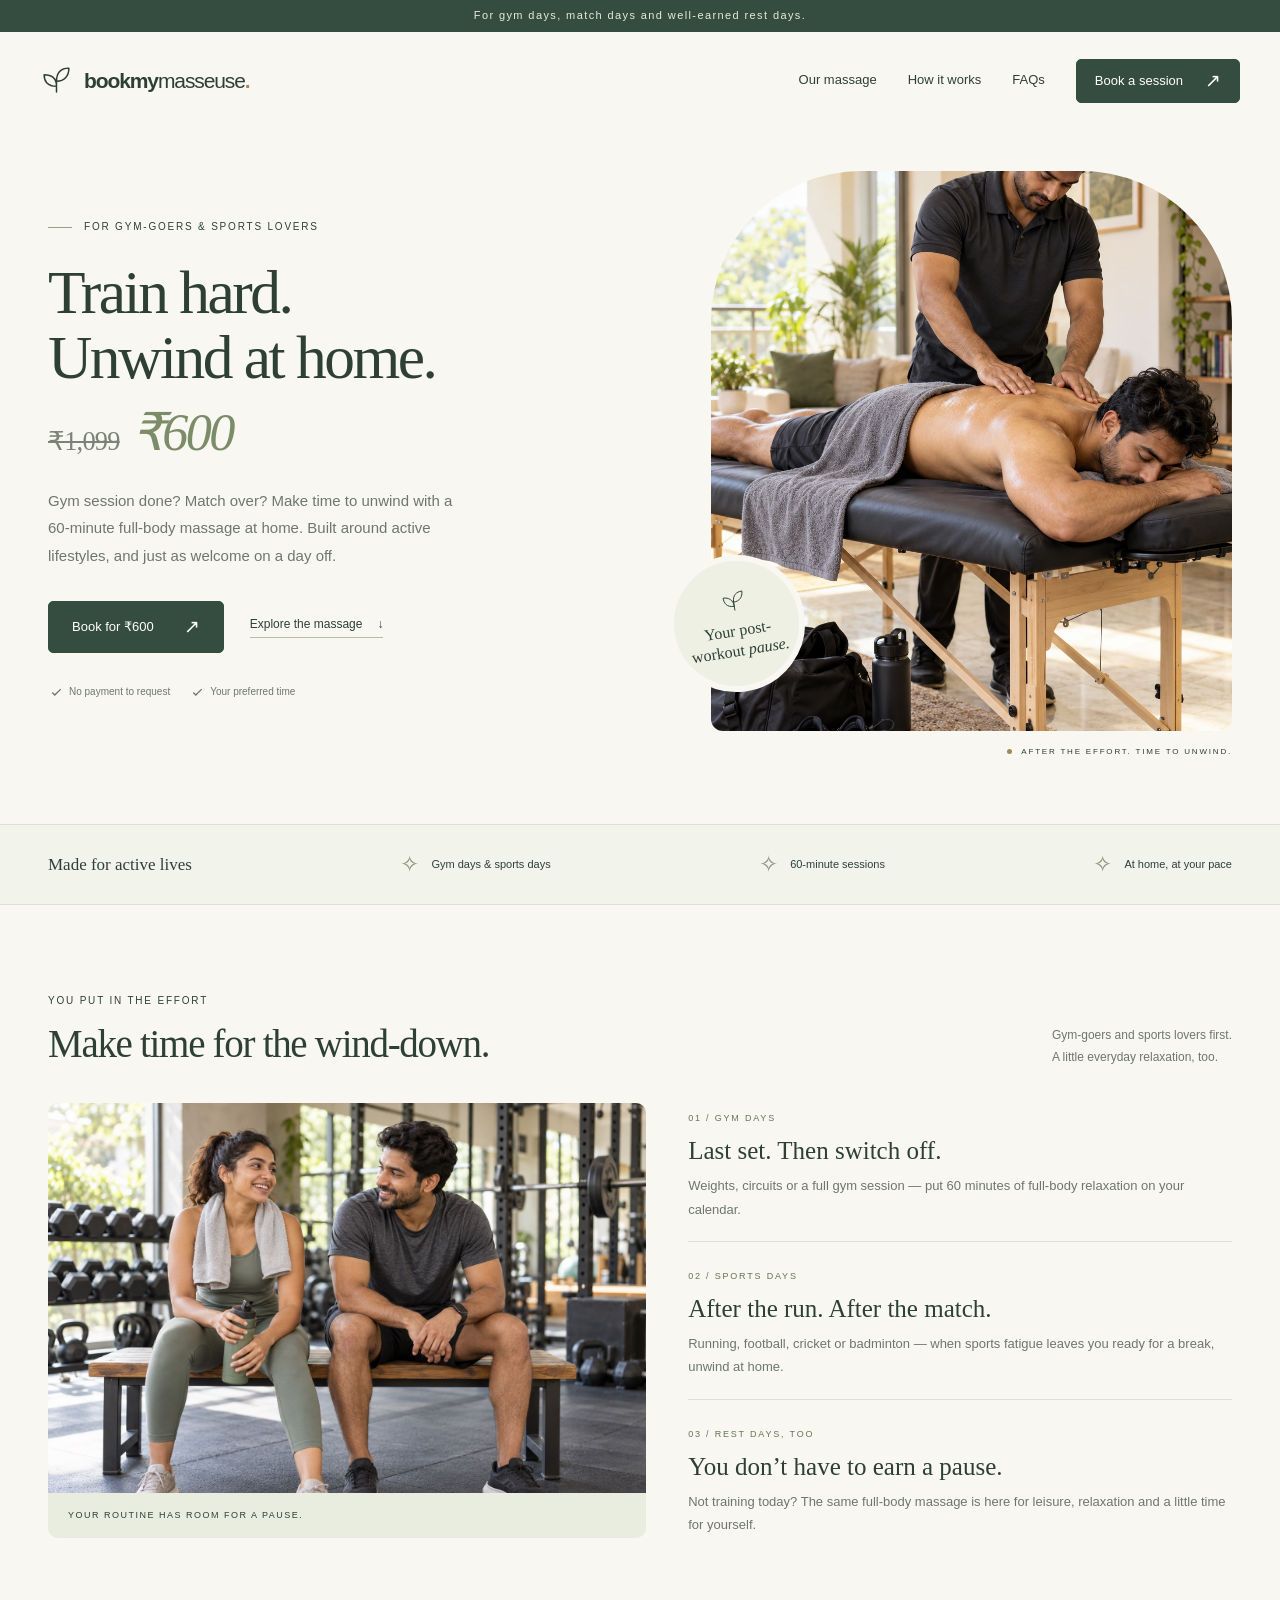
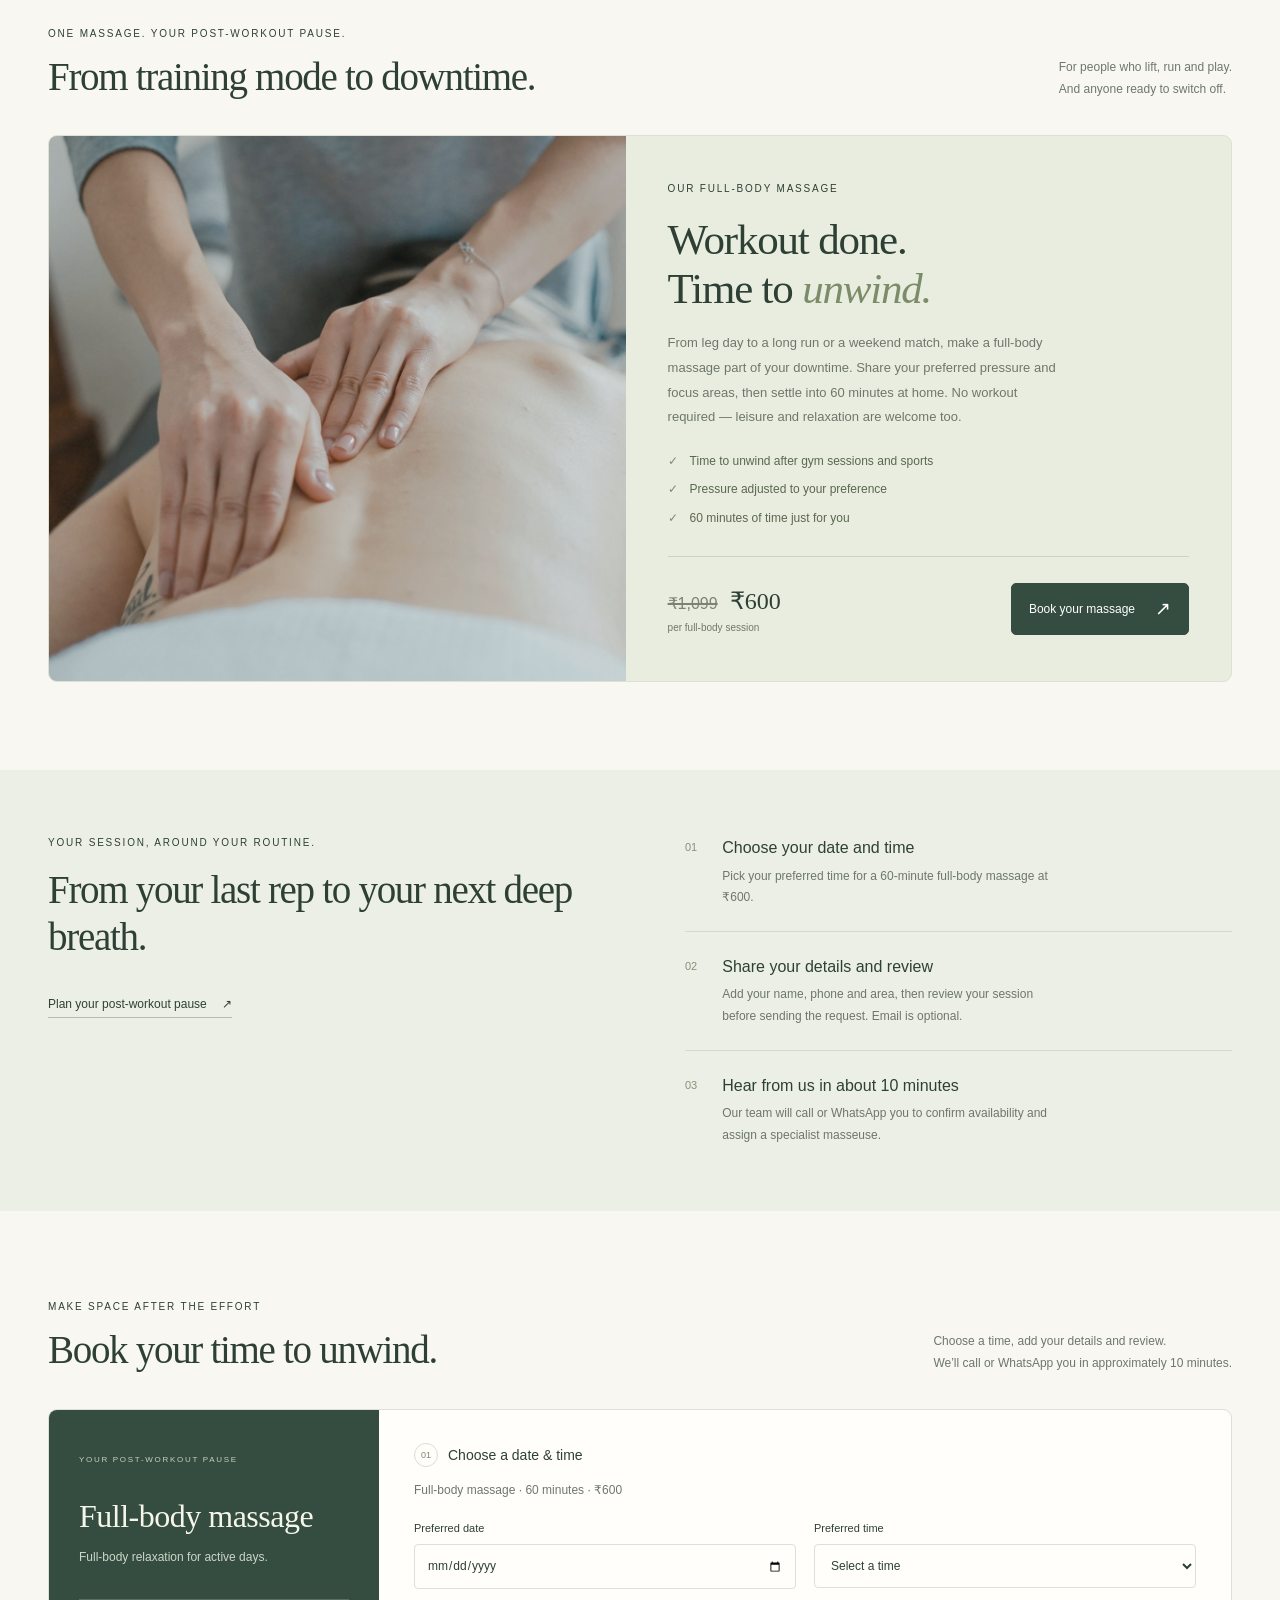
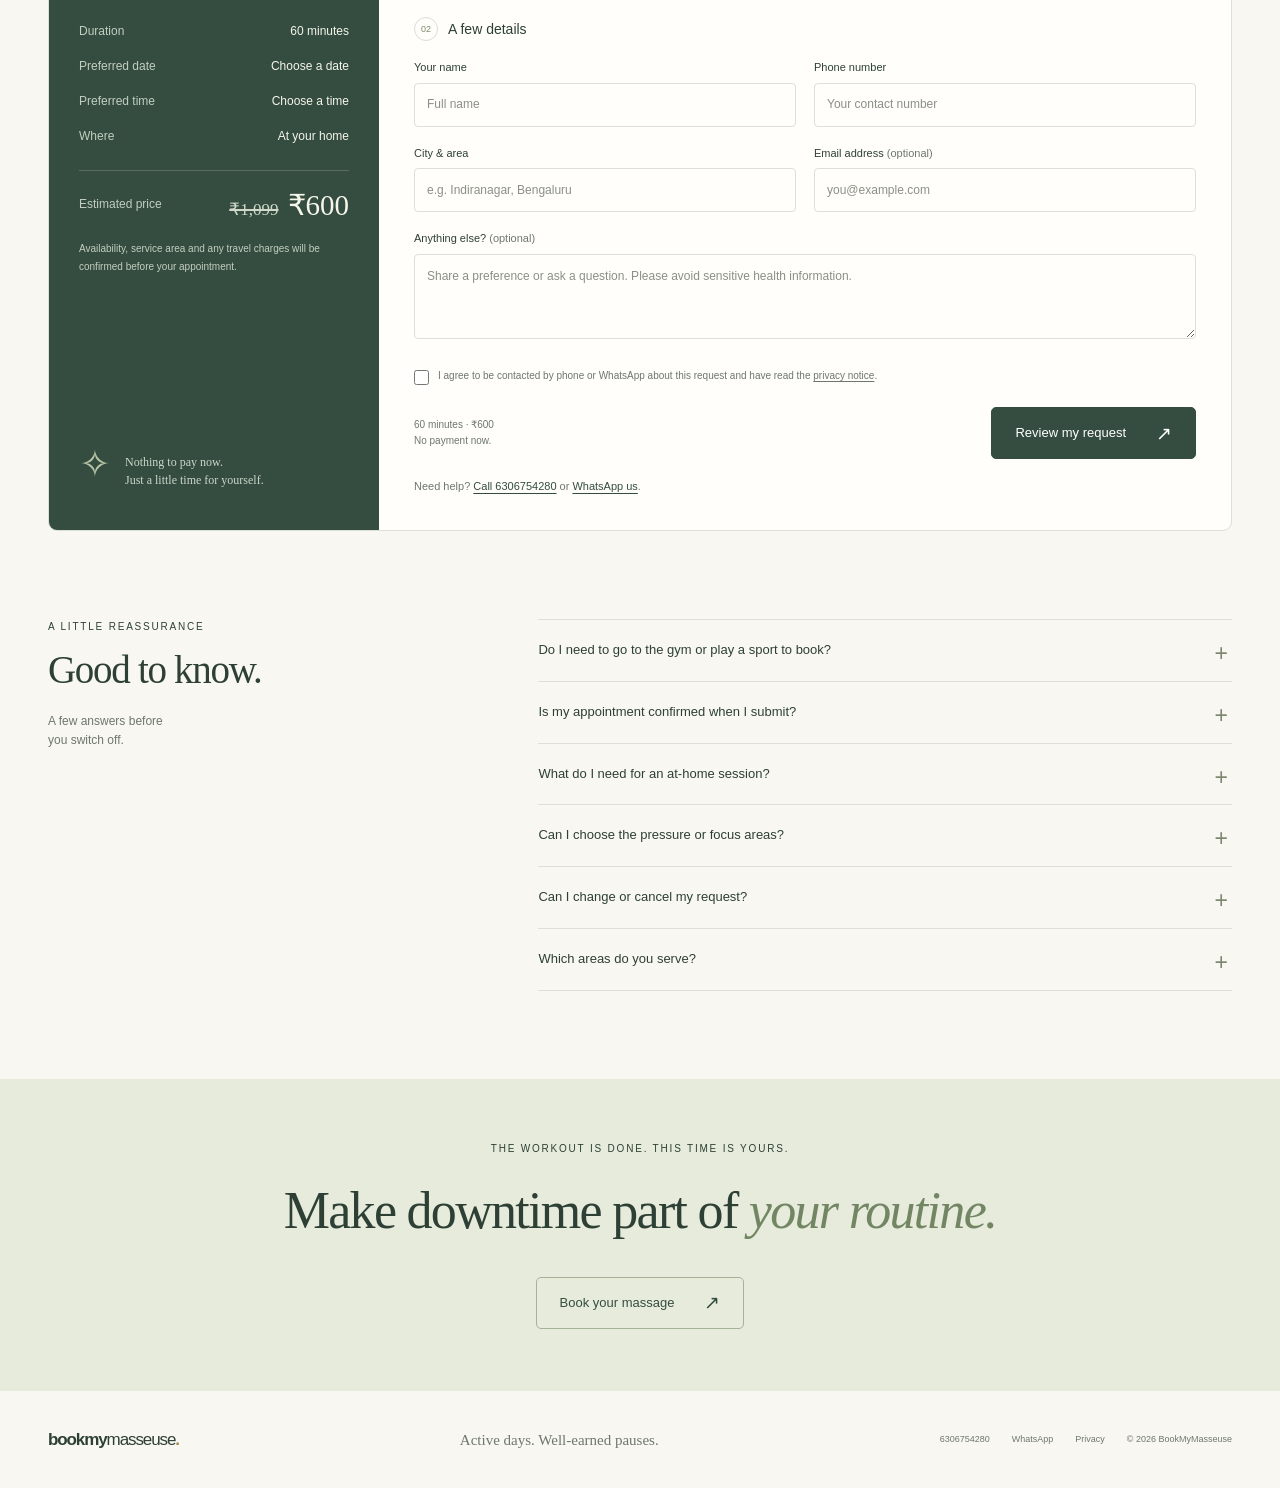
==== commit 632079b5: "Focus homepage on gym and sports audiences" ====
--- a/index.html
+++ b/index.html
@@ -4,15 +4,15 @@
   <meta charset="utf-8">
   <meta name="viewport" content="width=device-width, initial-scale=1">
   <meta name="theme-color" content="#344d40">
-  <meta name="description" content="Make room for a little calm. Enjoy a relaxing full-body massage and request an at-home appointment with BookMyMasseuse.">
-  <title>BookMyMasseuse — Make time for yourself</title>
+  <meta name="description" content="Full-body massage at home for gym-goers and sports lovers. Unwind after training with a 60-minute session for ₹600. Leisure and relaxation welcome too.">
+  <title>BookMyMasseuse — Post-workout massage at home</title>
   <link rel="icon" href="assets/favicon.svg" type="image/svg+xml">
-  <link rel="stylesheet" href="styles.css?v=booking-review-1">
-  <script src="script.js?v=booking-review-1" defer></script>
+  <link rel="stylesheet" href="styles.css?v=fitness-focus-1">
+  <script src="script.js?v=fitness-focus-1" defer></script>
 </head>
 <body>
   <a class="skip-link" href="#main">Skip to content</a>
-  <div class="announcement">A little less rush. A little more you.</div>
+  <div class="announcement">For gym days, match days and well-earned rest days.</div>
   <header class="site-header">
     <a class="brand" href="./" aria-label="BookMyMasseuse home">
       <svg class="brand-mark" viewBox="0 0 40 40" fill="none" aria-hidden="true"><path d="M20 34V18m0 9C9 27 5 21 5 13c9 0 15 4 15 14Zm0-6C20 10 26 5 35 5c0 9-5 16-15 16Z" stroke="currentColor" stroke-width="1.8" stroke-linecap="round" stroke-linejoin="round"/></svg>
@@ -27,34 +27,45 @@
   <main id="main">
     <section class="hero container" aria-labelledby="hero-title">
       <div class="hero-copy">
-        <p class="eyebrow"><span class="little-line"></span> FULL-BODY RELAXATION. EVERYDAY PRICE.</p>
-        <h1 id="hero-title">A full-body<br> massage.<br> <em class="hero-pricing"><s class="original-price" aria-label="Regular price 1,099 rupees">₹1,099</s> <span aria-label="Offer price 600 rupees">₹600</span></em></h1>
-        <p class="hero-description">Why make relaxation a luxury? Whether it’s a long day or sports fatigue after a match, unwind with a full-body massage at home.</p>
+        <p class="eyebrow"><span class="little-line"></span> FOR GYM-GOERS &amp; SPORTS LOVERS</p>
+        <h1 id="hero-title">Train hard.<br> Unwind at home.<br> <em class="hero-pricing"><s class="original-price" aria-label="Regular price 1,099 rupees">₹1,099</s> <span aria-label="Offer price 600 rupees">₹600</span></em></h1>
+        <p class="hero-description">Gym session done? Match over? Make time to unwind with a 60-minute full-body massage at home. Built around active lifestyles, and just as welcome on a day off.</p>
         <div class="hero-actions"><a class="button" href="#booking">Book for ₹600 <span aria-hidden="true">↗</span></a><a class="text-link" href="#services">Explore the massage <span aria-hidden="true">↓</span></a></div>
         <div class="hero-notes"><span><svg viewBox="0 0 20 20" fill="none" aria-hidden="true"><path d="m5 10 3 3 7-7" stroke="currentColor" stroke-width="1.5"/></svg>No payment to request</span><span><svg viewBox="0 0 20 20" fill="none" aria-hidden="true"><path d="m5 10 3 3 7-7" stroke="currentColor" stroke-width="1.5"/></svg>Your preferred time</span></div>
       </div>
       <div class="hero-visual">
-        <div class="image-frame"><img src="assets/massage.jpg" alt="A relaxing back massage in a warmly lit spa setting" width="1600" height="1067" fetchpriority="high"></div>
-        <div class="calm-badge"><svg viewBox="0 0 40 40" fill="none" aria-hidden="true"><path d="M20 32V17m0 9C9 26 6 19 6 12c8 0 14 5 14 14Zm0-6C20 10 26 6 34 6c0 8-5 14-14 14Z" stroke="currentColor" stroke-width="1.3"/></svg><span>A moment<br>just for <em>you.</em></span></div>
-        <div class="photo-caption"><span class="caption-dot"></span> LESS TENSION. MORE INTENTION.</div>
+        <div class="image-frame"><img src="assets/post-workout-massage.jpg" alt="Illustration of a gym-goer receiving a massage at home, with trainers and a gym bag beside the table" width="1024" height="1536" fetchpriority="high"></div>
+        <div class="calm-badge"><svg viewBox="0 0 40 40" fill="none" aria-hidden="true"><path d="M20 32V17m0 9C9 26 6 19 6 12c8 0 14 5 14 14Zm0-6C20 10 26 6 34 6c0 8-5 14-14 14Z" stroke="currentColor" stroke-width="1.3"/></svg><span>Your post-<br>workout <em>pause.</em></span></div>
+        <div class="photo-caption"><span class="caption-dot"></span> AFTER THE EFFORT. TIME TO UNWIND.</div>
       </div>
     </section>
-    <section class="benefits" aria-label="What to expect"><div class="container benefits-inner"><span>Made for your everyday wellbeing</span><p><span aria-hidden="true">✧</span> Your home, your comfort</p><p><span aria-hidden="true">✧</span> 60-minute sessions</p><p><span aria-hidden="true">✧</span> A personal touch</p></div></section>
+    <section class="benefits" aria-label="What to expect"><div class="container benefits-inner"><span>Made for active lives</span><p><span aria-hidden="true">✧</span> Gym days &amp; sports days</p><p><span aria-hidden="true">✧</span> 60-minute sessions</p><p><span aria-hidden="true">✧</span> At home, at your pace</p></div></section>
+    <section class="audience-section section container" aria-labelledby="audience-title">
+      <div class="section-heading"><div><p class="eyebrow">YOU PUT IN THE EFFORT</p><h2 id="audience-title">Make time for the wind-down.</h2></div><p>Gym-goers and sports lovers first.<br>A little everyday relaxation, too.</p></div>
+      <div class="audience-layout">
+        <figure class="audience-photo"><img src="assets/gym-wind-down.jpg" alt="Illustration of two gym-goers taking a break after training, beside dumbbells and a squat rack" width="1536" height="1024" loading="lazy"><figcaption>YOUR ROUTINE HAS ROOM FOR A PAUSE.</figcaption></figure>
+        <div class="audience-moments">
+          <article><span class="eyebrow">01 / GYM DAYS</span><h3>Last set. Then switch off.</h3><p>Weights, circuits or a full gym session — put 60 minutes of full-body relaxation on your calendar.</p></article>
+          <article><span class="eyebrow">02 / SPORTS DAYS</span><h3>After the run. After the match.</h3><p>Running, football, cricket or badminton — when sports fatigue leaves you ready for a break, unwind at home.</p></article>
+          <article><span class="eyebrow">03 / REST DAYS, TOO</span><h3>You don’t have to earn a pause.</h3><p>Not training today? The same full-body massage is here for leisure, relaxation and a little time for yourself.</p></article>
+        </div>
+      </div>
+    </section>
     <section id="services" class="section container" aria-labelledby="services-title">
-      <div class="section-heading"><div><p class="eyebrow">ONE SIGNATURE EXPERIENCE</p><h2 id="services-title">Full-body calm. Simply that.</h2></div><p>One thoughtful massage.<br>All the space you need to unwind.</p></div>
+      <div class="section-heading"><div><p class="eyebrow">ONE MASSAGE. YOUR POST-WORKOUT PAUSE.</p><h2 id="services-title">From training mode to downtime.</h2></div><p>For people who lift, run and play.<br>And anyone ready to switch off.</p></div>
       <article class="signature-card">
         <div class="signature-image"><img src="assets/full-body-massage.jpg" alt="Therapist giving a hands-on back massage" width="1200" height="1800" loading="lazy"></div>
-        <div class="signature-copy"><p class="eyebrow">OUR FULL-BODY MASSAGE</p><h3>Switch off.<br>Settle into <em>yourself.</em></h3><p>After a workout, a game or a busy day, take a little time for yourself. Enjoy an unhurried full-body massage at home, with a session shaped around your comfort.</p><ul class="signature-details"><li>A relaxing pause after sports or workouts</li><li>Pressure adjusted to your preference</li><li>60 minutes of time just for you</li></ul><div class="signature-booking"><div><span class="price-pair"><s class="original-price" aria-label="Regular price 1,099 rupees">₹1,099</s> <strong data-massage-price aria-label="Offer price 600 rupees">₹600</strong></span><small>per full-body session</small></div><a href="#booking" class="button">Book your massage <span aria-hidden="true">↗</span></a></div></div>
+        <div class="signature-copy"><p class="eyebrow">OUR FULL-BODY MASSAGE</p><h3>Workout done.<br>Time to <em>unwind.</em></h3><p>From leg day to a long run or a weekend match, make a full-body massage part of your downtime. Share your preferred pressure and focus areas, then settle into 60 minutes at home. No workout required — leisure and relaxation are welcome too.</p><ul class="signature-details"><li>Time to unwind after gym sessions and sports</li><li>Pressure adjusted to your preference</li><li>60 minutes of time just for you</li></ul><div class="signature-booking"><div><span class="price-pair"><s class="original-price" aria-label="Regular price 1,099 rupees">₹1,099</s> <strong data-massage-price aria-label="Offer price 600 rupees">₹600</strong></span><small>per full-body session</small></div><a href="#booking" class="button">Book your massage <span aria-hidden="true">↗</span></a></div></div>
       </article>
     </section>
     <section id="how-it-works" class="how-section" aria-labelledby="how-title"><div class="container how-layout">
-      <div class="how-intro"><p class="eyebrow">LESS PLANNING. MORE UNWINDING.</p><h2 id="how-title">Your next deep breath is three steps away.</h2><a class="text-link" href="#booking">Let’s make time for you <span aria-hidden="true">↗</span></a><img class="how-photo" src="assets/spa-ritual.jpg" alt="Fresh towels, a candle and flowers beside massage lotion" width="1000" height="667" loading="lazy"></div>
+      <div class="how-intro"><p class="eyebrow">YOUR SESSION, AROUND YOUR ROUTINE.</p><h2 id="how-title">From your last rep to your next deep breath.</h2><a class="text-link" href="#booking">Plan your post-workout pause <span aria-hidden="true">↗</span></a></div>
       <div class="steps"><article><span>01</span><div><h3>Choose your date and time</h3><p>Pick your preferred time for a 60-minute full-body massage at ₹600.</p></div></article><article><span>02</span><div><h3>Share your details and review</h3><p>Add your name, phone and area, then review your session before sending the request. Email is optional.</p></div></article><article><span>03</span><div><h3>Hear from us in about 10 minutes</h3><p>Our team will call or WhatsApp you to confirm availability and assign a specialist masseuse.</p></div></article></div>
     </div></section>
     <section id="booking" class="section container" aria-labelledby="booking-title">
-      <div class="section-heading booking-heading"><div><p class="eyebrow">PUT YOURSELF ON THE CALENDAR</p><h2 id="booking-title">Make room for a little calm.</h2></div><p>Choose a time, add your details and review.<br>We’ll call or WhatsApp you in approximately 10 minutes.</p></div>
+      <div class="section-heading booking-heading"><div><p class="eyebrow">MAKE SPACE AFTER THE EFFORT</p><h2 id="booking-title">Book your time to unwind.</h2></div><p>Choose a time, add your details and review.<br>We’ll call or WhatsApp you in approximately 10 minutes.</p></div>
       <div class="booking-layout">
-        <aside class="booking-summary" aria-label="Session summary"><div><span class="summary-label">YOUR MOMENT OF CALM</span><h3 id="summary-service">Full-body massage</h3><p id="summary-description">A gentle, full-body reset.</p><div class="summary-rule"></div><dl><div><dt>Duration</dt><dd id="summary-duration">60 minutes</dd></div><div><dt>Preferred date</dt><dd id="summary-date">Choose a date</dd></div><div><dt>Preferred time</dt><dd id="summary-time">Choose a time</dd></div><div><dt>Where</dt><dd>At your home</dd></div><div><dt>Estimated price</dt><dd class="price-pair"><s class="original-price" aria-label="Regular price 1,099 rupees">₹1,099</s> <span id="summary-price" aria-label="Offer price 600 rupees">₹600</span></dd></div></dl><p class="summary-footnote">Availability, service area and any travel charges will be confirmed before your appointment.</p></div><div class="summary-bottom"><span aria-hidden="true">✧</span><p>Nothing to pay now.<br>Just a little time for yourself.</p></div></aside>
+        <aside class="booking-summary" aria-label="Session summary"><div><span class="summary-label">YOUR POST-WORKOUT PAUSE</span><h3 id="summary-service">Full-body massage</h3><p id="summary-description">Full-body relaxation for active days.</p><div class="summary-rule"></div><dl><div><dt>Duration</dt><dd id="summary-duration">60 minutes</dd></div><div><dt>Preferred date</dt><dd id="summary-date">Choose a date</dd></div><div><dt>Preferred time</dt><dd id="summary-time">Choose a time</dd></div><div><dt>Where</dt><dd>At your home</dd></div><div><dt>Estimated price</dt><dd class="price-pair"><s class="original-price" aria-label="Regular price 1,099 rupees">₹1,099</s> <span id="summary-price" aria-label="Offer price 600 rupees">₹600</span></dd></div></dl><p class="summary-footnote">Availability, service area and any travel charges will be confirmed before your appointment.</p></div><div class="summary-bottom"><span aria-hidden="true">✧</span><p>Nothing to pay now.<br>Just a little time for yourself.</p></div></aside>
         <form id="booking-form" name="massage-booking" method="POST" action="/thank-you.html" data-netlify="true" netlify-honeypot="bot-field">
           <input type="hidden" name="form-name" value="massage-booking">
           <input type="hidden" name="estimated-price" id="estimated-price" value="INR 600">
@@ -103,14 +114,15 @@
       <p class="booking-help">Need help? <a href="tel:+916306754280">Call 6306754280</a> or <a href="https://wa.me/916306754280" target="_blank" rel="noopener noreferrer">WhatsApp us</a>.</p>
     </dialog>
     <section id="questions" class="faq-section section container" aria-labelledby="faq-title"><div><p class="eyebrow">A LITTLE REASSURANCE</p><h2 id="faq-title">Good to know.</h2><p>A few answers before<br>you switch off.</p></div><div class="faqs">
+      <details><summary>Do I need to go to the gym or play a sport to book?</summary><p>No. Our main focus is gym-goers and people who play sports, but the same 60-minute full-body massage is open to anyone looking for leisure and relaxation.</p></details>
       <details><summary>Is my appointment confirmed when I submit?</summary><p>Your form sends a booking request. Our team will call or WhatsApp you in approximately 10 minutes to confirm availability, the final price and your specialist masseuse. Your appointment is booked once we confirm these details with you.</p></details>
       <details><summary>What do I need for an at-home session?</summary><p>A quiet, comfortable space with room to move around. We’ll confirm what equipment and supplies are included, and what you need to prepare, when arranging your session.</p></details>
       <details><summary>Can I choose the pressure or focus areas?</summary><p>Yes. Share your preferences when we confirm your appointment, and discuss comfortable pressure with your therapist before the session begins.</p></details>
       <details><summary>Can I change or cancel my request?</summary><p>Yes. Call <a href="tel:+916306754280">6306754280</a> or <a href="https://wa.me/916306754280" target="_blank" rel="noopener noreferrer">WhatsApp us</a> to change or cancel your request. Any cancellation terms will be shared before you confirm your appointment.</p></details>
       <details><summary>Which areas do you serve?</summary><p>Add your city and area to the booking form. We’ll confirm whether a therapist is available at your location before accepting your appointment.</p></details>
     </div></section>
-    <section class="closing"><p class="eyebrow">YOUR TO-DO LIST CAN WAIT A LITTLE</p><h2>Come back to <em>yourself.</em></h2><a class="button button-cream" href="#booking">Book your moment <span aria-hidden="true">↗</span></a></section>
+    <section class="closing"><p class="eyebrow">THE WORKOUT IS DONE. THIS TIME IS YOURS.</p><h2>Make downtime part of <em>your routine.</em></h2><a class="button button-cream" href="#booking">Book your massage <span aria-hidden="true">↗</span></a></section>
   </main>
-  <footer class="site-footer container"><a class="brand" href="./">bookmy<span class="brand-light">masseuse</span><span class="brand-dot">.</span></a><p>Little pauses. Better days.</p><div><a href="tel:+916306754280">6306754280</a><a href="https://wa.me/916306754280" target="_blank" rel="noopener noreferrer">WhatsApp</a><a href="privacy.html">Privacy</a><span>© <span data-year>2026</span> BookMyMasseuse</span></div></footer>
+  <footer class="site-footer container"><a class="brand" href="./">bookmy<span class="brand-light">masseuse</span><span class="brand-dot">.</span></a><p>Active days. Well-earned pauses.</p><div><a href="tel:+916306754280">6306754280</a><a href="https://wa.me/916306754280" target="_blank" rel="noopener noreferrer">WhatsApp</a><a href="privacy.html">Privacy</a><span>© <span data-year>2026</span> BookMyMasseuse</span></div></footer>
 </body>
 </html>
--- a/styles.css
+++ b/styles.css
@@ -68,3 +68,25 @@
 .site-footer>div{flex-wrap:wrap}
 @media(max-width:800px){.booking-summary dl{display:grid;grid-template-columns:1fr 1fr;gap:18px}.booking-summary dl>div:last-child{grid-column:1/-1}}
 @media(max-width:560px){#booking-review{padding:22px 20px}#review-title{font-size:30px}.review-details>div{grid-template-columns:100px minmax(0,1fr);gap:12px;font-size:12px}.review-actions{flex-direction:column-reverse}.review-actions .button{width:100%}.contact-actions{flex-direction:column}.contact-actions .button{width:100%}}
+
+/* Sports and gym positioning, with clear fitness imagery. */
+.hero h1{font-size:clamp(45px,4.8vw,68px)}
+.hero-description{max-width:410px}
+.image-frame{height:560px;border-radius:150px 150px 12px 12px}
+.image-frame img{object-position:center;filter:none}
+.hero-pricing{margin-top:16px}
+.hero-pricing>span{font-size:.85em}
+.audience-section{padding-bottom:0}
+.audience-layout{display:grid;grid-template-columns:1.1fr 1fr;gap:42px;align-items:center}
+.audience-photo{margin:0;border-radius:10px;overflow:hidden;background:var(--sage)}
+.audience-photo img{width:100%;height:390px;object-fit:cover}
+.audience-photo figcaption{padding:15px 20px;font-size:9px;letter-spacing:1.5px}
+.audience-moments article{padding:20px 0;border-bottom:1px solid var(--line)}
+.audience-moments article:first-child{padding-top:0}
+.audience-moments article:last-child{border-bottom:0;padding-bottom:0}
+.audience-moments .eyebrow{font-size:9px;color:#647553}
+.audience-moments h3{font-family:var(--serif);font-size:25px;line-height:1.2;margin:8px 0}
+.audience-moments p{font-size:13px;color:var(--muted);line-height:1.8}
+@media(max-width:1100px){.hero{gap:30px}.image-frame{height:510px}.audience-layout{gap:28px}.audience-photo img{height:420px}}
+@media(max-width:800px){.hero h1{font-size:clamp(38px,5.7vw,46px)}.image-frame{height:470px;border-radius:100px 100px 10px 10px}.audience-layout{grid-template-columns:1fr}.audience-photo img{height:auto}.audience-moments{display:grid;grid-template-columns:1fr 1fr;gap:22px}.audience-moments article,.audience-moments article:first-child,.audience-moments article:last-child{padding:0;border:0}.audience-moments article:last-child{grid-column:1/-1}.closing h2{max-width:650px;margin-inline:auto}}
+@media(max-width:560px){.hero h1{font-size:clamp(42px,10.8vw,60px)}.hero-visual{max-width:380px;padding:0 8px 0 16px}.image-frame{height:490px;border-radius:120px 120px 10px 10px}.hero-copy>.eyebrow{font-size:9px;letter-spacing:1px}.audience-moments{grid-template-columns:1fr;gap:0}.audience-moments article,.audience-moments article:first-child{padding:20px 0;border-bottom:1px solid var(--line)}.audience-moments article:last-child{padding-top:20px}.audience-moments h3{font-size:26px}}
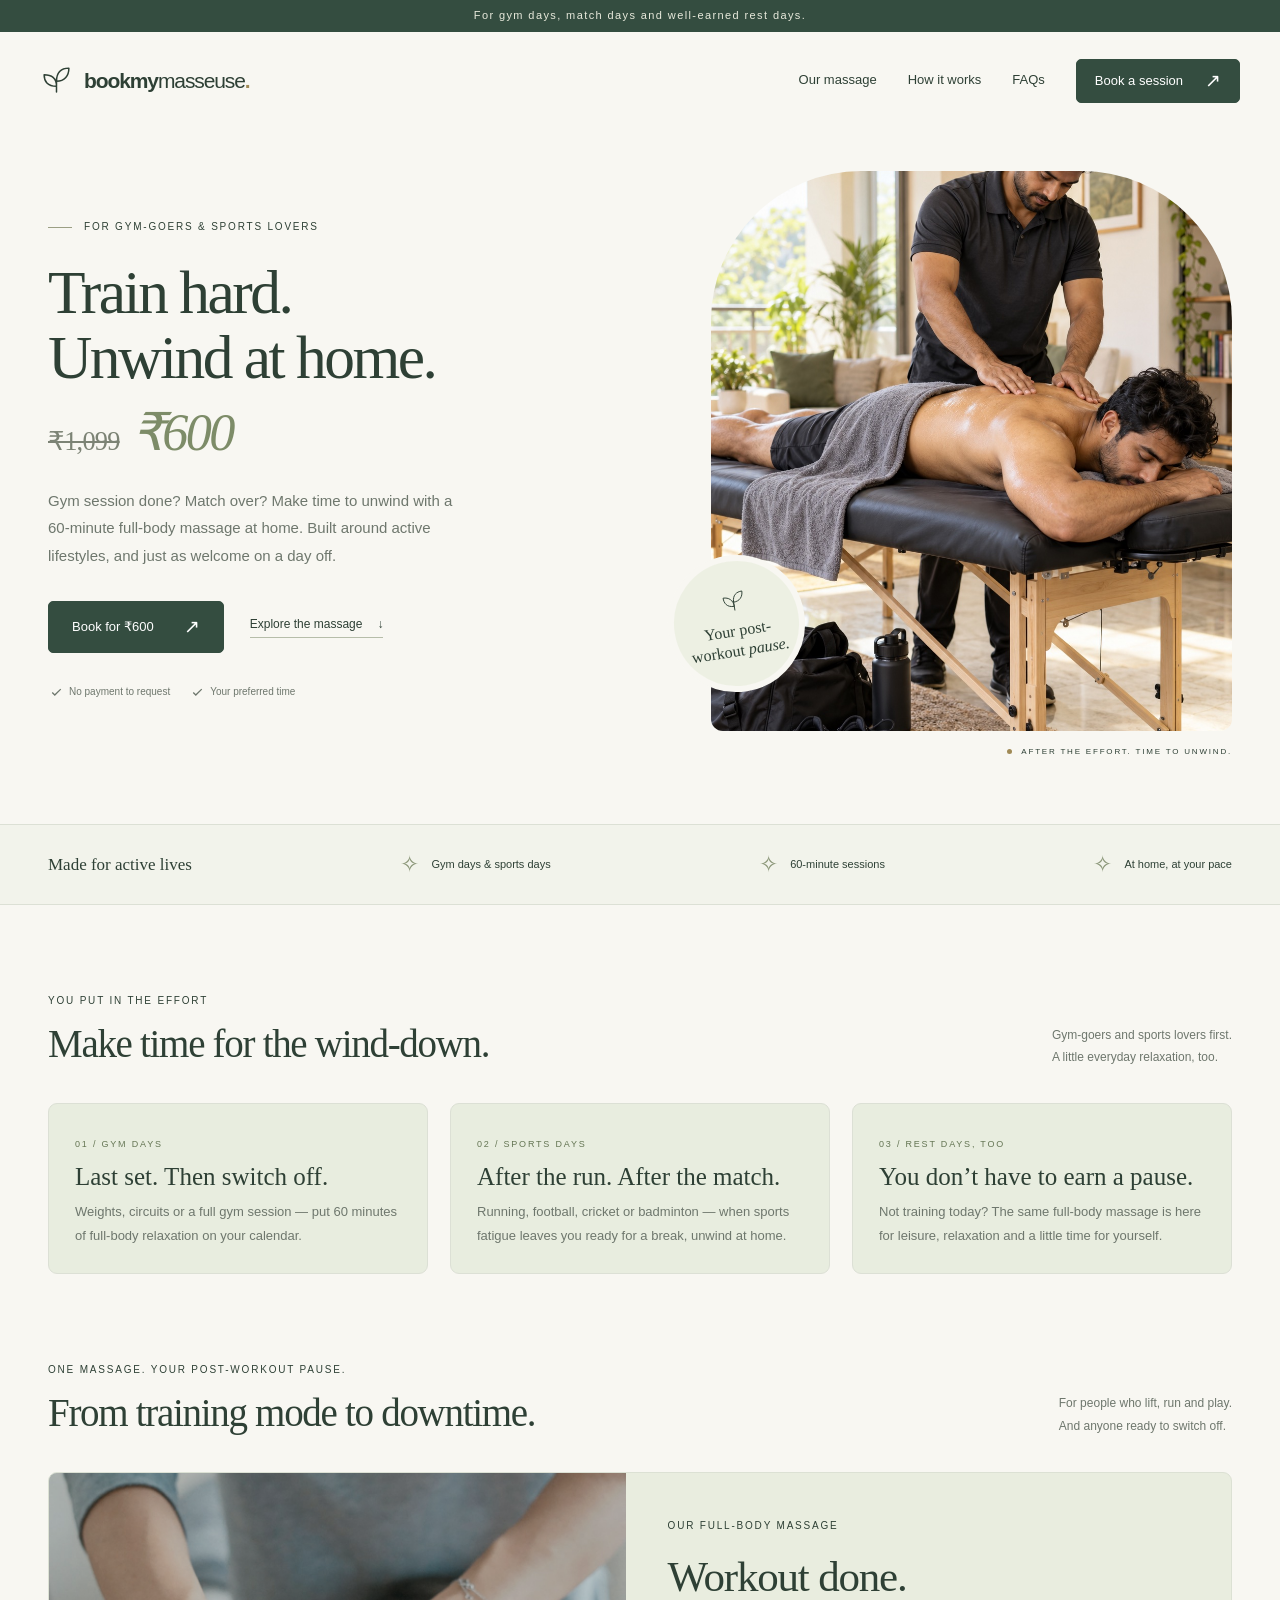
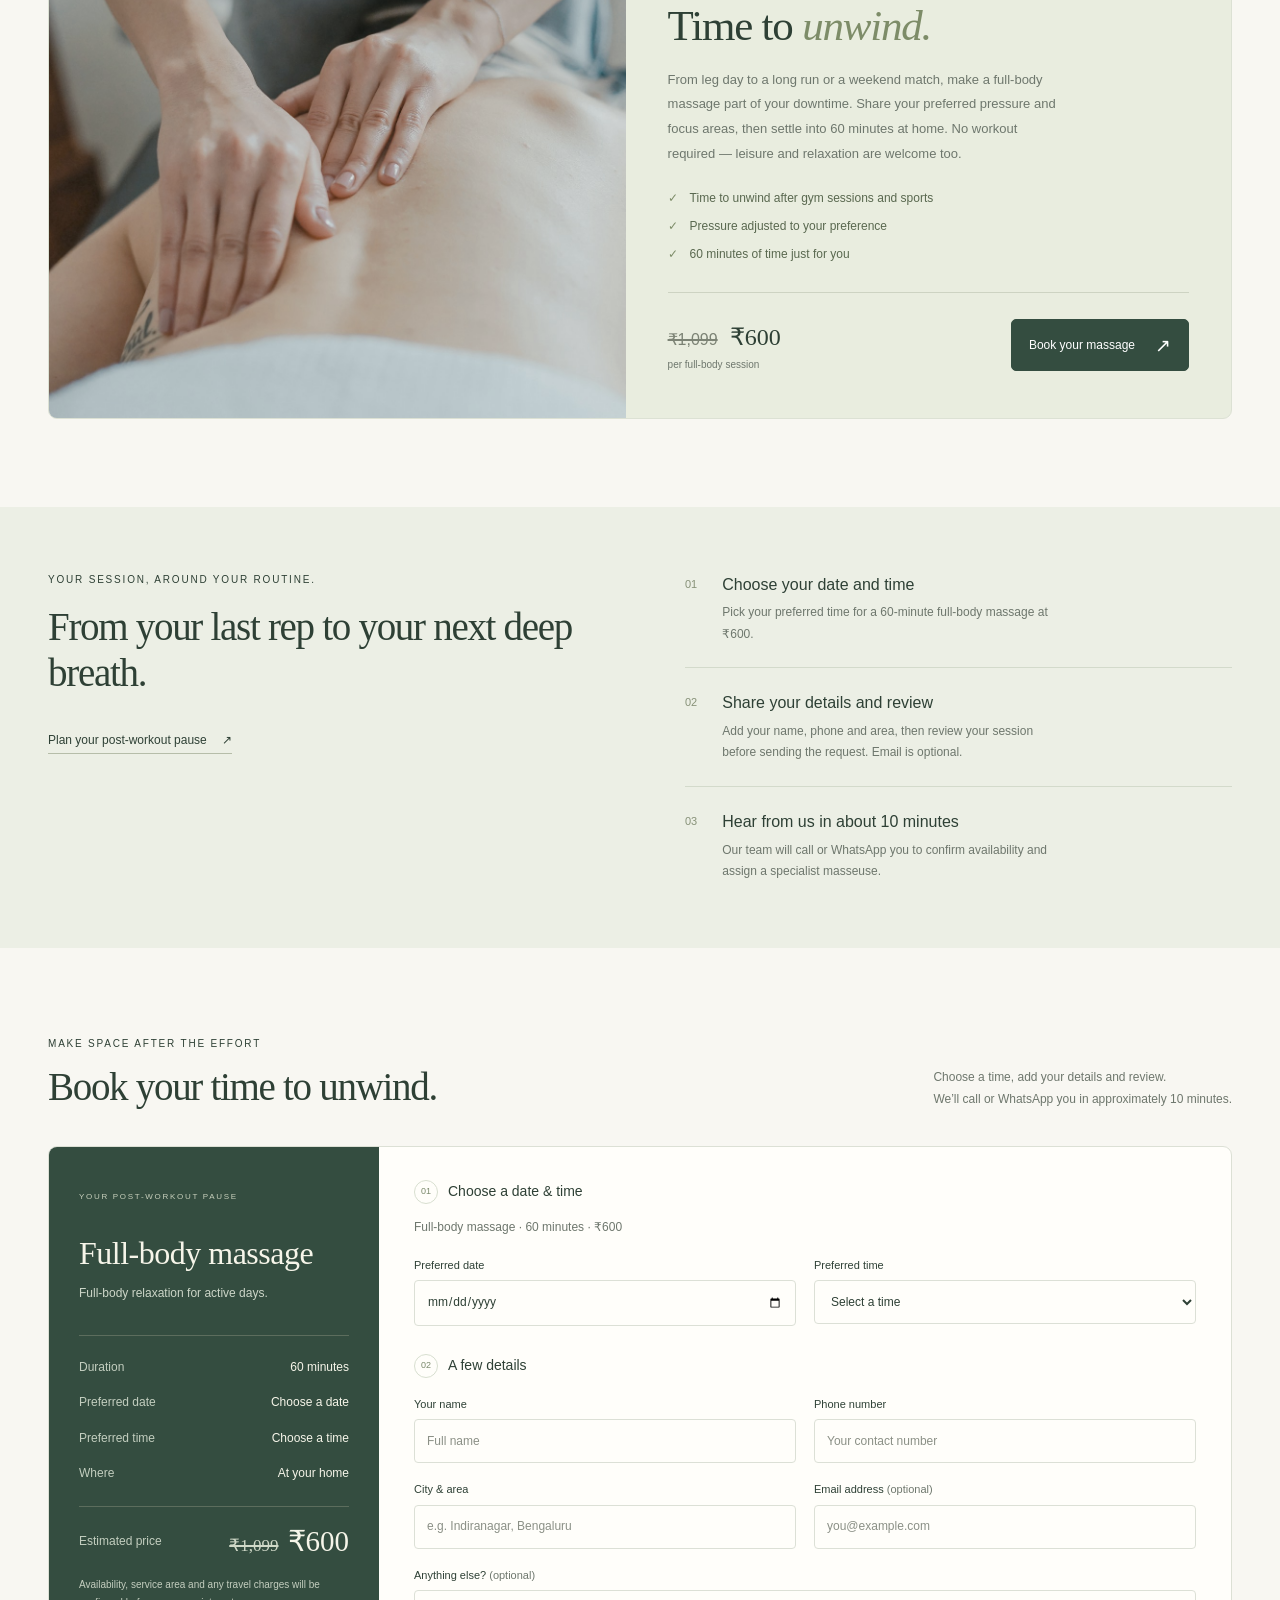
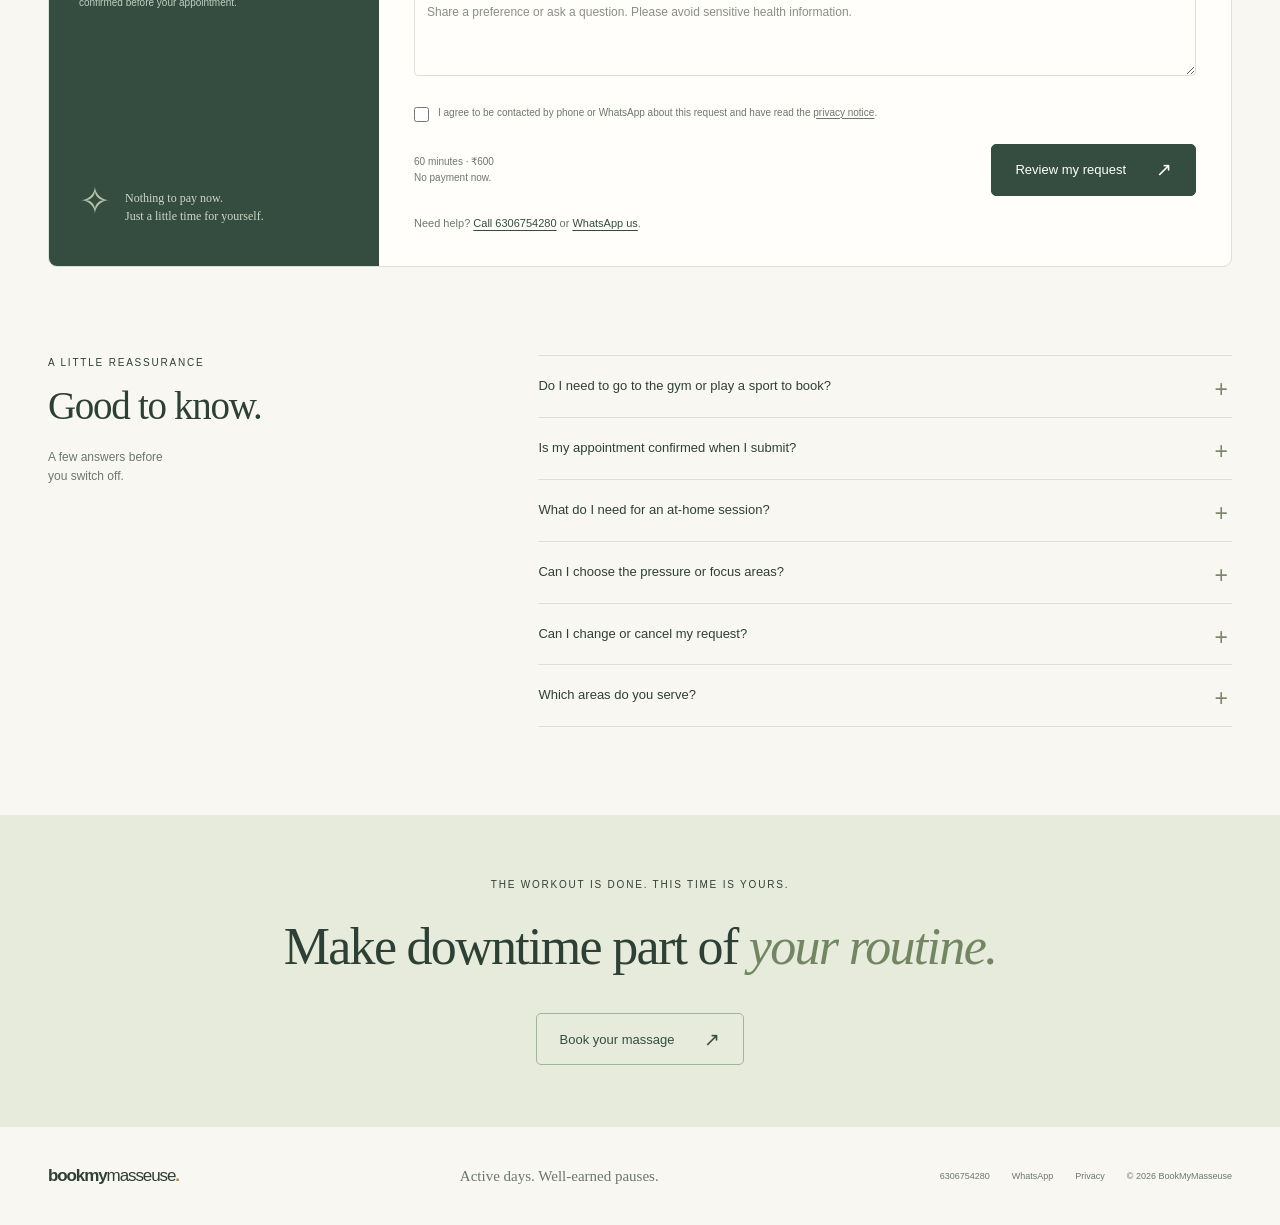
==== commit ffe746c9: "Remove unrelated gym photo from audience section" ====
--- a/index.html
+++ b/index.html
@@ -7,7 +7,7 @@
   <meta name="description" content="Full-body massage at home for gym-goers and sports lovers. Unwind after training with a 60-minute session for ₹600. Leisure and relaxation welcome too.">
   <title>BookMyMasseuse — Post-workout massage at home</title>
   <link rel="icon" href="assets/favicon.svg" type="image/svg+xml">
-  <link rel="stylesheet" href="styles.css?v=fitness-focus-1">
+  <link rel="stylesheet" href="styles.css?v=fitness-focus-2">
   <script src="script.js?v=fitness-focus-1" defer></script>
 </head>
 <body>
@@ -43,7 +43,6 @@
     <section class="audience-section section container" aria-labelledby="audience-title">
       <div class="section-heading"><div><p class="eyebrow">YOU PUT IN THE EFFORT</p><h2 id="audience-title">Make time for the wind-down.</h2></div><p>Gym-goers and sports lovers first.<br>A little everyday relaxation, too.</p></div>
       <div class="audience-layout">
-        <figure class="audience-photo"><img src="assets/gym-wind-down.jpg" alt="Illustration of two gym-goers taking a break after training, beside dumbbells and a squat rack" width="1536" height="1024" loading="lazy"><figcaption>YOUR ROUTINE HAS ROOM FOR A PAUSE.</figcaption></figure>
         <div class="audience-moments">
           <article><span class="eyebrow">01 / GYM DAYS</span><h3>Last set. Then switch off.</h3><p>Weights, circuits or a full gym session — put 60 minutes of full-body relaxation on your calendar.</p></article>
           <article><span class="eyebrow">02 / SPORTS DAYS</span><h3>After the run. After the match.</h3><p>Running, football, cricket or badminton — when sports fatigue leaves you ready for a break, unwind at home.</p></article>
--- a/styles.css
+++ b/styles.css
@@ -77,16 +77,12 @@
 .hero-pricing{margin-top:16px}
 .hero-pricing>span{font-size:.85em}
 .audience-section{padding-bottom:0}
-.audience-layout{display:grid;grid-template-columns:1.1fr 1fr;gap:42px;align-items:center}
-.audience-photo{margin:0;border-radius:10px;overflow:hidden;background:var(--sage)}
-.audience-photo img{width:100%;height:390px;object-fit:cover}
-.audience-photo figcaption{padding:15px 20px;font-size:9px;letter-spacing:1.5px}
-.audience-moments article{padding:20px 0;border-bottom:1px solid var(--line)}
-.audience-moments article:first-child{padding-top:0}
-.audience-moments article:last-child{border-bottom:0;padding-bottom:0}
+.audience-layout{display:block}
+.audience-moments{display:grid;grid-template-columns:repeat(3,minmax(0,1fr));gap:22px}
+.audience-moments article{padding:26px;background:var(--sage);border:1px solid var(--line);border-radius:9px}
 .audience-moments .eyebrow{font-size:9px;color:#647553}
 .audience-moments h3{font-family:var(--serif);font-size:25px;line-height:1.2;margin:8px 0}
 .audience-moments p{font-size:13px;color:var(--muted);line-height:1.8}
-@media(max-width:1100px){.hero{gap:30px}.image-frame{height:510px}.audience-layout{gap:28px}.audience-photo img{height:420px}}
-@media(max-width:800px){.hero h1{font-size:clamp(38px,5.7vw,46px)}.image-frame{height:470px;border-radius:100px 100px 10px 10px}.audience-layout{grid-template-columns:1fr}.audience-photo img{height:auto}.audience-moments{display:grid;grid-template-columns:1fr 1fr;gap:22px}.audience-moments article,.audience-moments article:first-child,.audience-moments article:last-child{padding:0;border:0}.audience-moments article:last-child{grid-column:1/-1}.closing h2{max-width:650px;margin-inline:auto}}
-@media(max-width:560px){.hero h1{font-size:clamp(42px,10.8vw,60px)}.hero-visual{max-width:380px;padding:0 8px 0 16px}.image-frame{height:490px;border-radius:120px 120px 10px 10px}.hero-copy>.eyebrow{font-size:9px;letter-spacing:1px}.audience-moments{grid-template-columns:1fr;gap:0}.audience-moments article,.audience-moments article:first-child{padding:20px 0;border-bottom:1px solid var(--line)}.audience-moments article:last-child{padding-top:20px}.audience-moments h3{font-size:26px}}
+@media(max-width:1100px){.hero{gap:30px}.image-frame{height:510px}}
+@media(max-width:800px){.hero h1{font-size:clamp(38px,5.7vw,46px)}.image-frame{height:470px;border-radius:100px 100px 10px 10px}.audience-moments{grid-template-columns:1fr;gap:14px}.audience-moments article{padding:24px}.closing h2{max-width:650px;margin-inline:auto}}
+@media(max-width:560px){.hero h1{font-size:clamp(42px,10.8vw,60px)}.hero-visual{max-width:380px;padding:0 8px 0 16px}.image-frame{height:490px;border-radius:120px 120px 10px 10px}.hero-copy>.eyebrow{font-size:9px;letter-spacing:1px}.audience-moments h3{font-size:26px}}
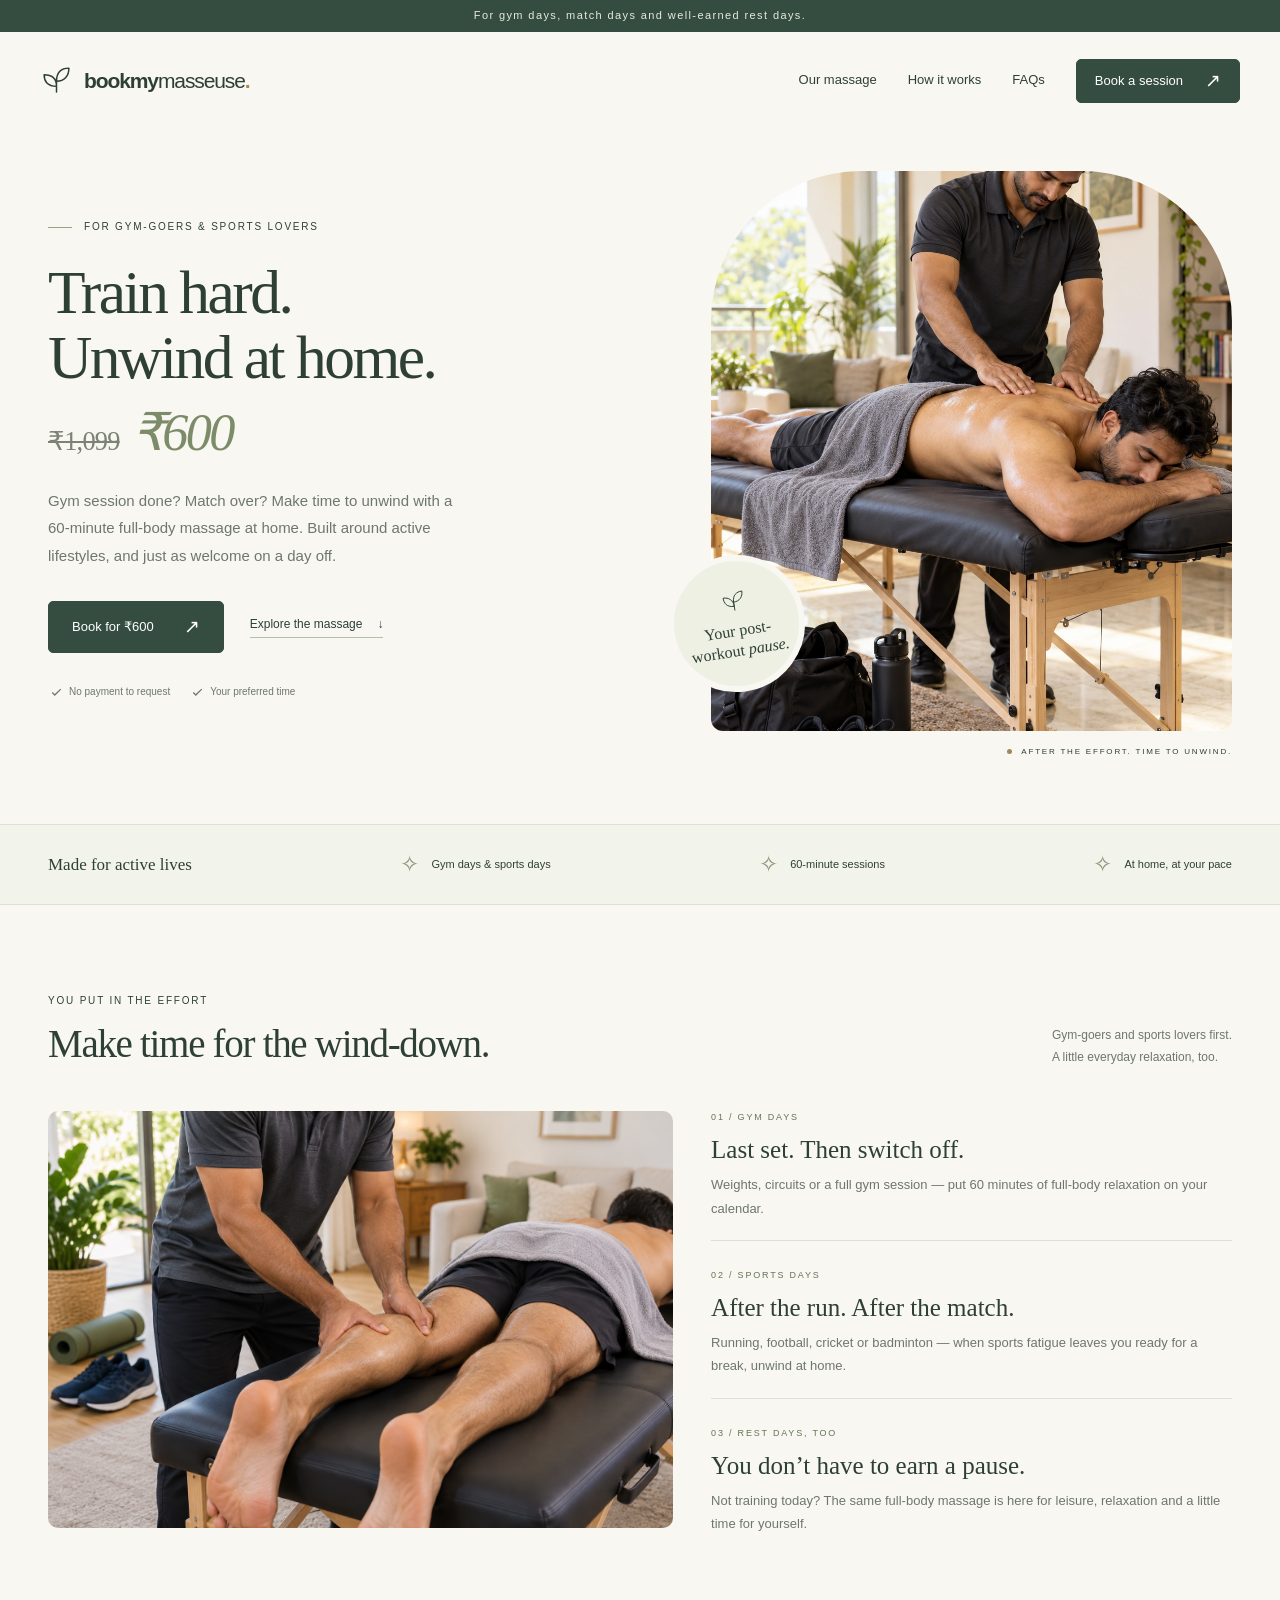
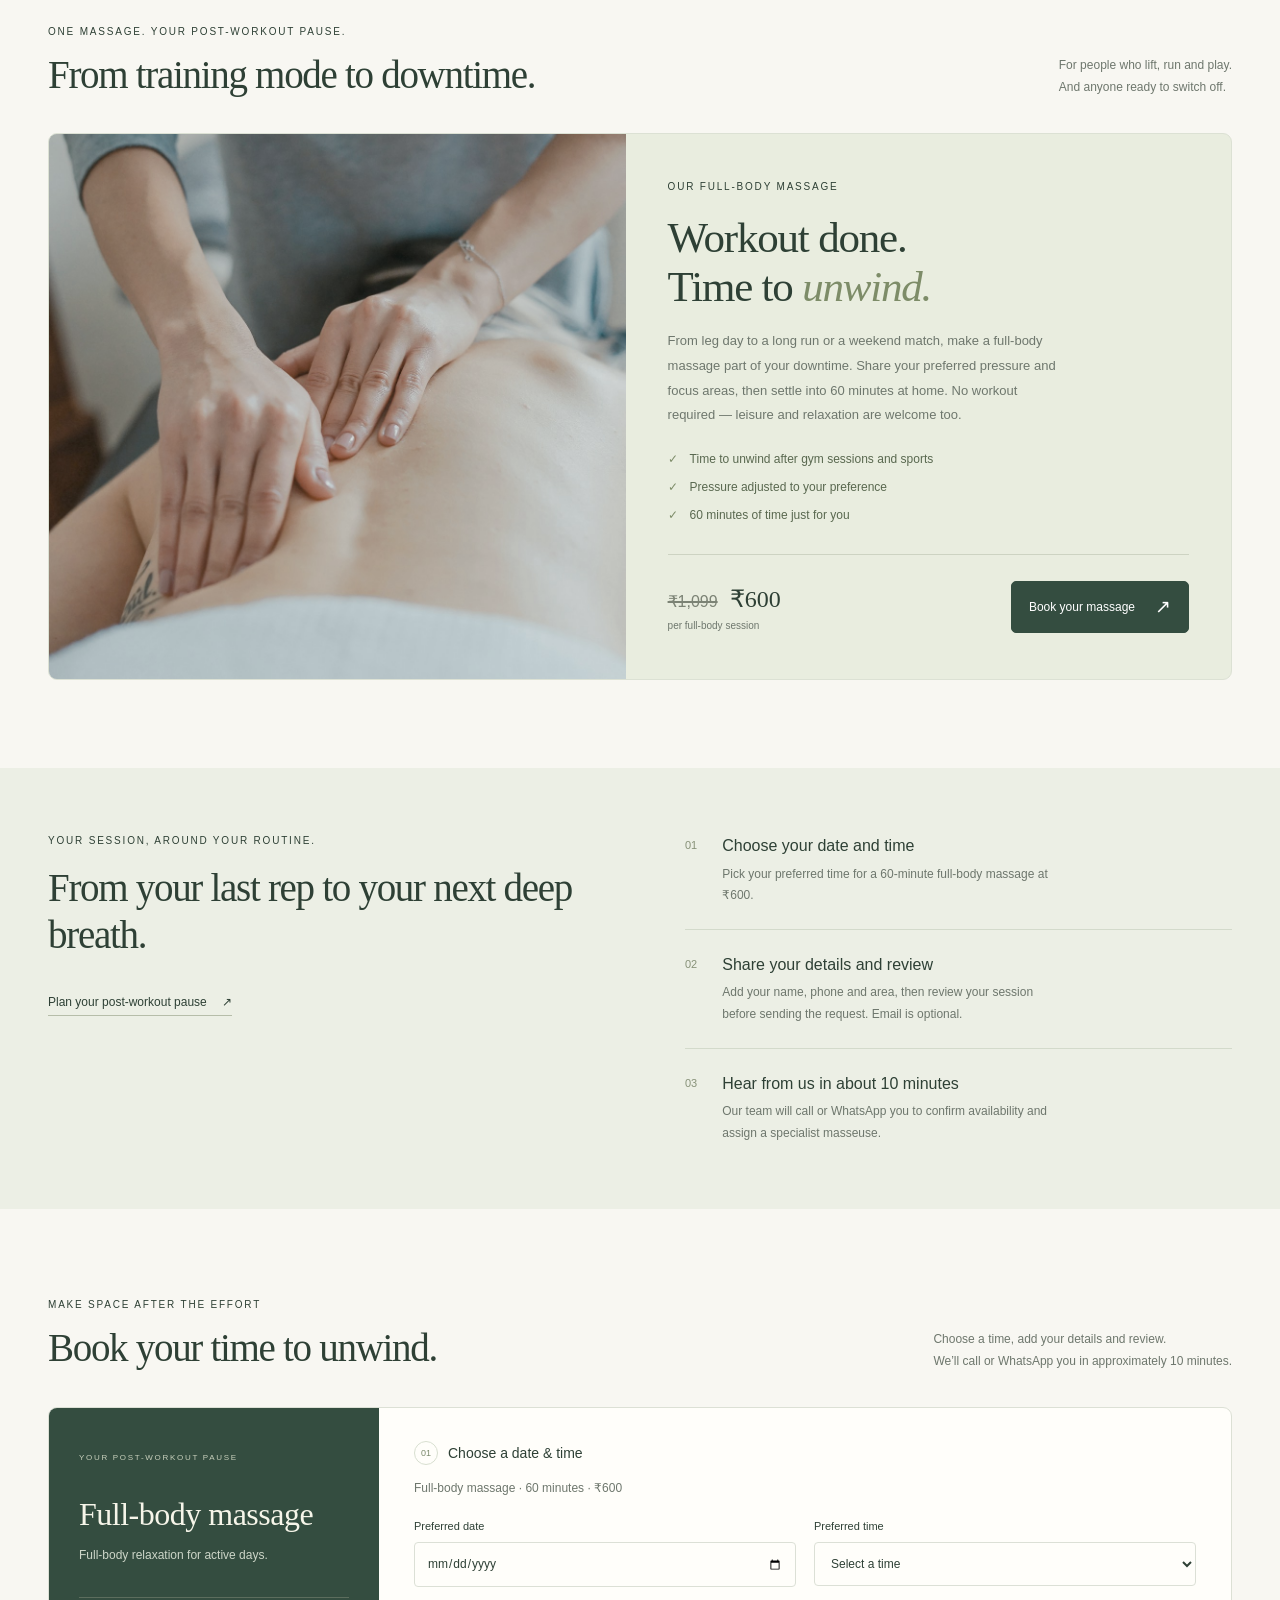
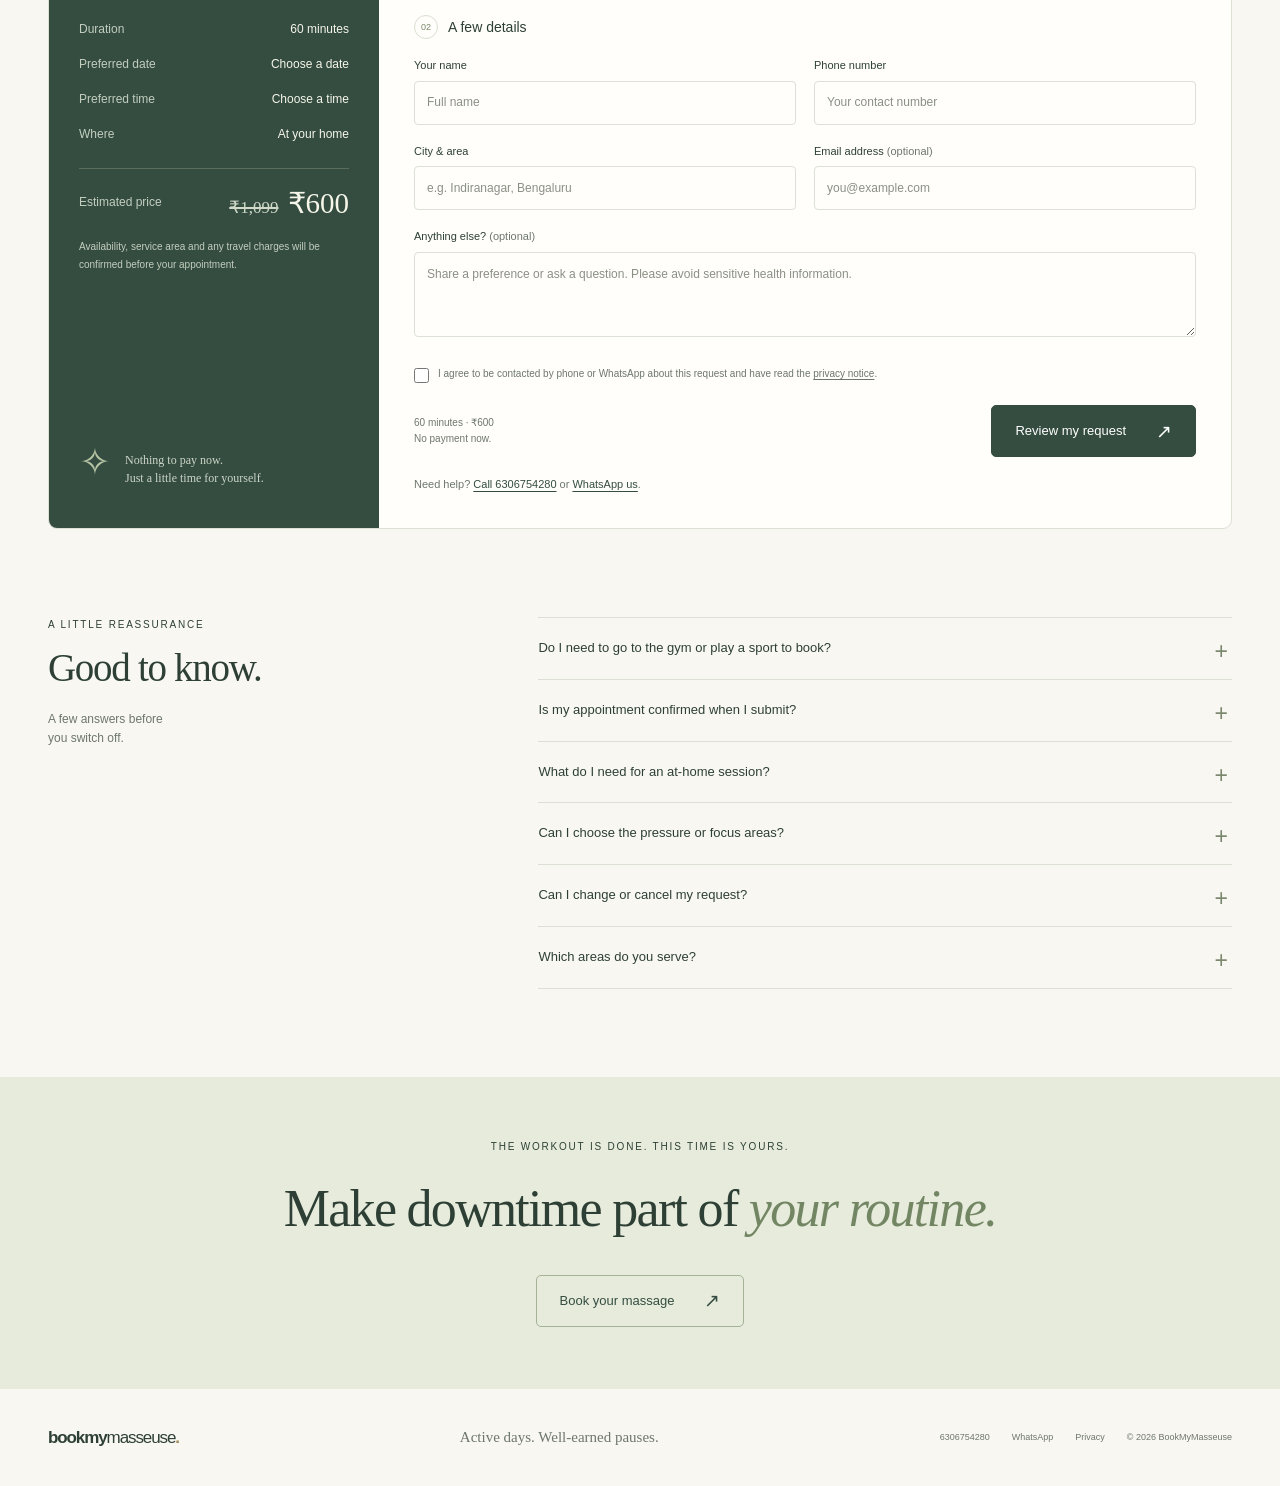
==== commit 64e0c41a: "Add relevant post-training leg massage photo" ====
--- a/index.html
+++ b/index.html
@@ -7,7 +7,7 @@
   <meta name="description" content="Full-body massage at home for gym-goers and sports lovers. Unwind after training with a 60-minute session for ₹600. Leisure and relaxation welcome too.">
   <title>BookMyMasseuse — Post-workout massage at home</title>
   <link rel="icon" href="assets/favicon.svg" type="image/svg+xml">
-  <link rel="stylesheet" href="styles.css?v=fitness-focus-2">
+  <link rel="stylesheet" href="styles.css?v=fitness-focus-3">
   <script src="script.js?v=fitness-focus-1" defer></script>
 </head>
 <body>
@@ -43,6 +43,7 @@
     <section class="audience-section section container" aria-labelledby="audience-title">
       <div class="section-heading"><div><p class="eyebrow">YOU PUT IN THE EFFORT</p><h2 id="audience-title">Make time for the wind-down.</h2></div><p>Gym-goers and sports lovers first.<br>A little everyday relaxation, too.</p></div>
       <div class="audience-layout">
+        <figure class="audience-photo"><img src="assets/post-training-leg-massage.jpg" alt="Illustrative photo of a therapist massaging a runner’s calf at home, with running shoes and an exercise mat nearby" width="1536" height="1024" loading="lazy"></figure>
         <div class="audience-moments">
           <article><span class="eyebrow">01 / GYM DAYS</span><h3>Last set. Then switch off.</h3><p>Weights, circuits or a full gym session — put 60 minutes of full-body relaxation on your calendar.</p></article>
           <article><span class="eyebrow">02 / SPORTS DAYS</span><h3>After the run. After the match.</h3><p>Running, football, cricket or badminton — when sports fatigue leaves you ready for a break, unwind at home.</p></article>
--- a/styles.css
+++ b/styles.css
@@ -77,12 +77,15 @@
 .hero-pricing{margin-top:16px}
 .hero-pricing>span{font-size:.85em}
 .audience-section{padding-bottom:0}
-.audience-layout{display:block}
-.audience-moments{display:grid;grid-template-columns:repeat(3,minmax(0,1fr));gap:22px}
-.audience-moments article{padding:26px;background:var(--sage);border:1px solid var(--line);border-radius:9px}
+.audience-layout{display:grid;grid-template-columns:1.2fr 1fr;gap:38px;align-items:center}
+.audience-photo{margin:0;border-radius:10px;overflow:hidden}
+.audience-photo img{width:100%;height:auto}
+.audience-moments article{padding:20px 0;border-bottom:1px solid var(--line)}
+.audience-moments article:first-child{padding-top:0}
+.audience-moments article:last-child{padding-bottom:0;border-bottom:0}
 .audience-moments .eyebrow{font-size:9px;color:#647553}
 .audience-moments h3{font-family:var(--serif);font-size:25px;line-height:1.2;margin:8px 0}
 .audience-moments p{font-size:13px;color:var(--muted);line-height:1.8}
 @media(max-width:1100px){.hero{gap:30px}.image-frame{height:510px}}
-@media(max-width:800px){.hero h1{font-size:clamp(38px,5.7vw,46px)}.image-frame{height:470px;border-radius:100px 100px 10px 10px}.audience-moments{grid-template-columns:1fr;gap:14px}.audience-moments article{padding:24px}.closing h2{max-width:650px;margin-inline:auto}}
+@media(max-width:800px){.hero h1{font-size:clamp(38px,5.7vw,46px)}.image-frame{height:470px;border-radius:100px 100px 10px 10px}.audience-layout{grid-template-columns:1fr;gap:26px}.audience-moments article{padding:20px 0}.closing h2{max-width:650px;margin-inline:auto}}
 @media(max-width:560px){.hero h1{font-size:clamp(42px,10.8vw,60px)}.hero-visual{max-width:380px;padding:0 8px 0 16px}.image-frame{height:490px;border-radius:120px 120px 10px 10px}.hero-copy>.eyebrow{font-size:9px;letter-spacing:1px}.audience-moments h3{font-size:26px}}
